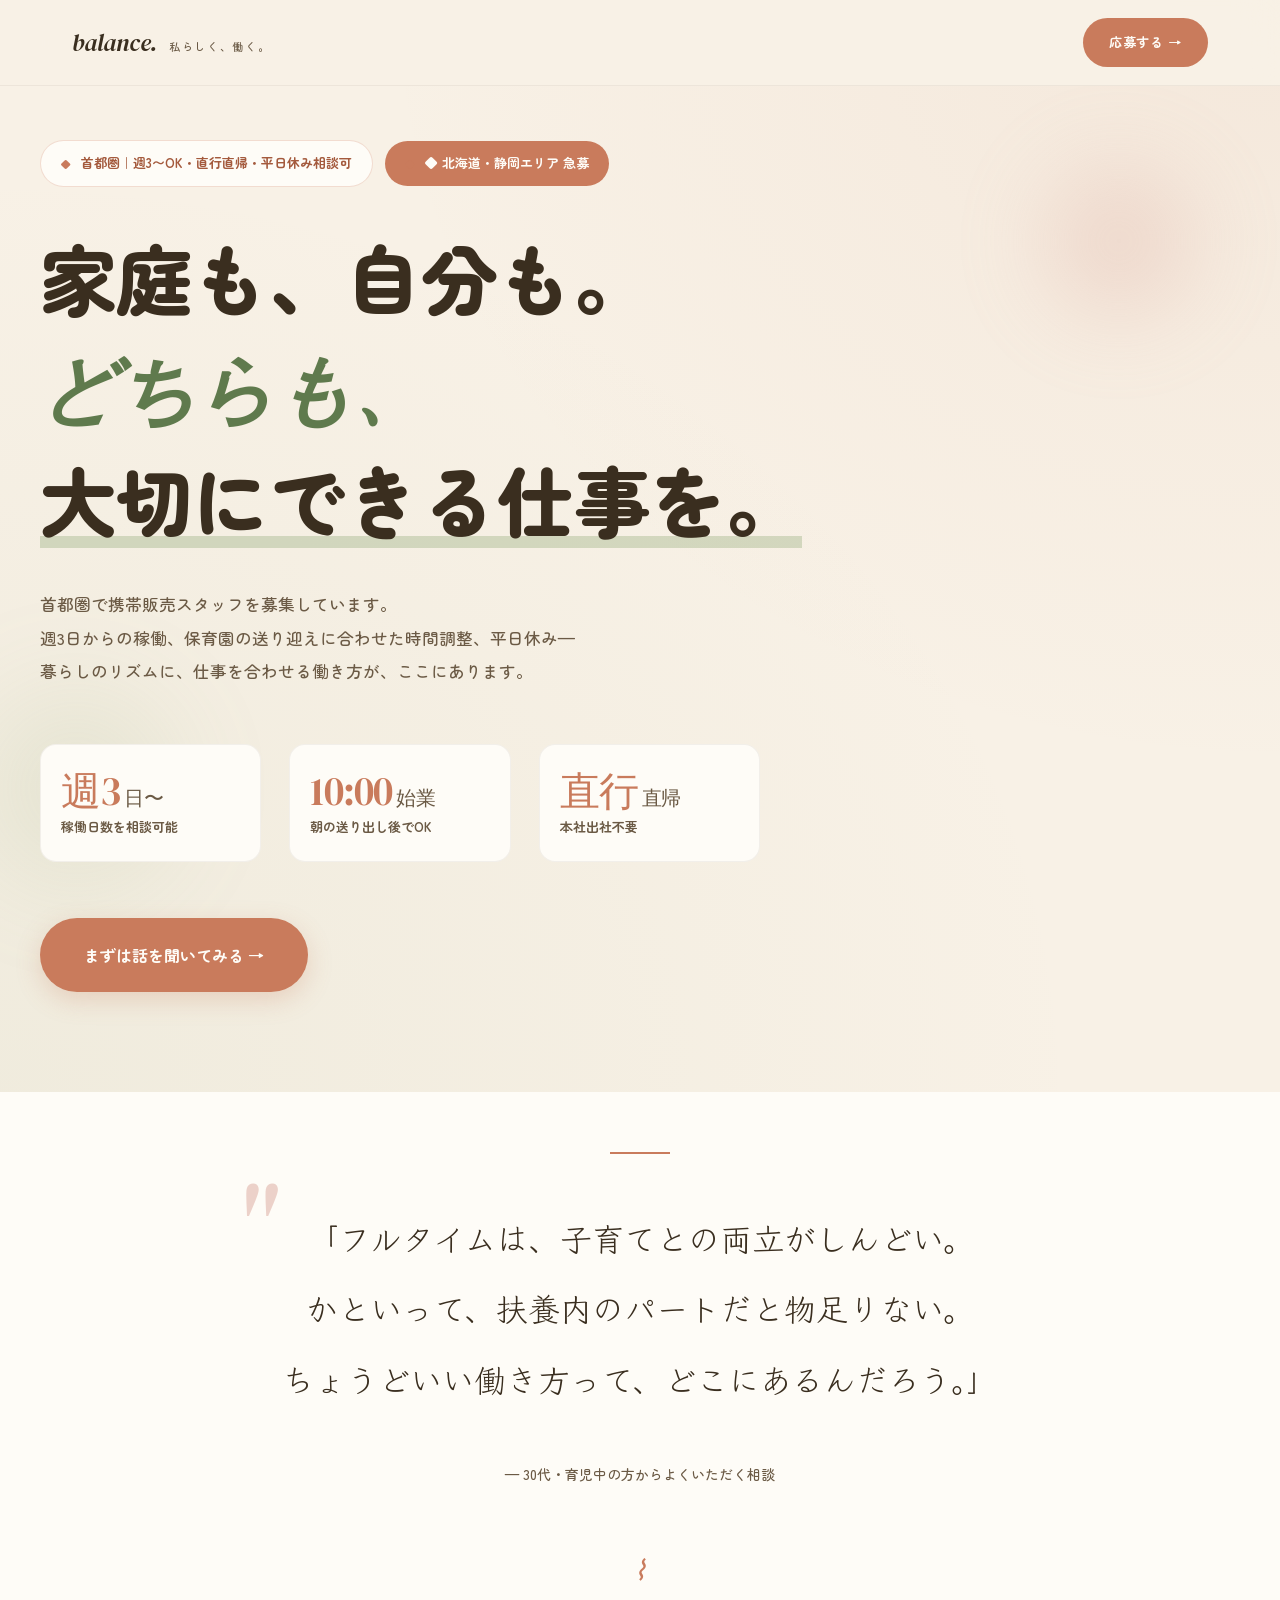
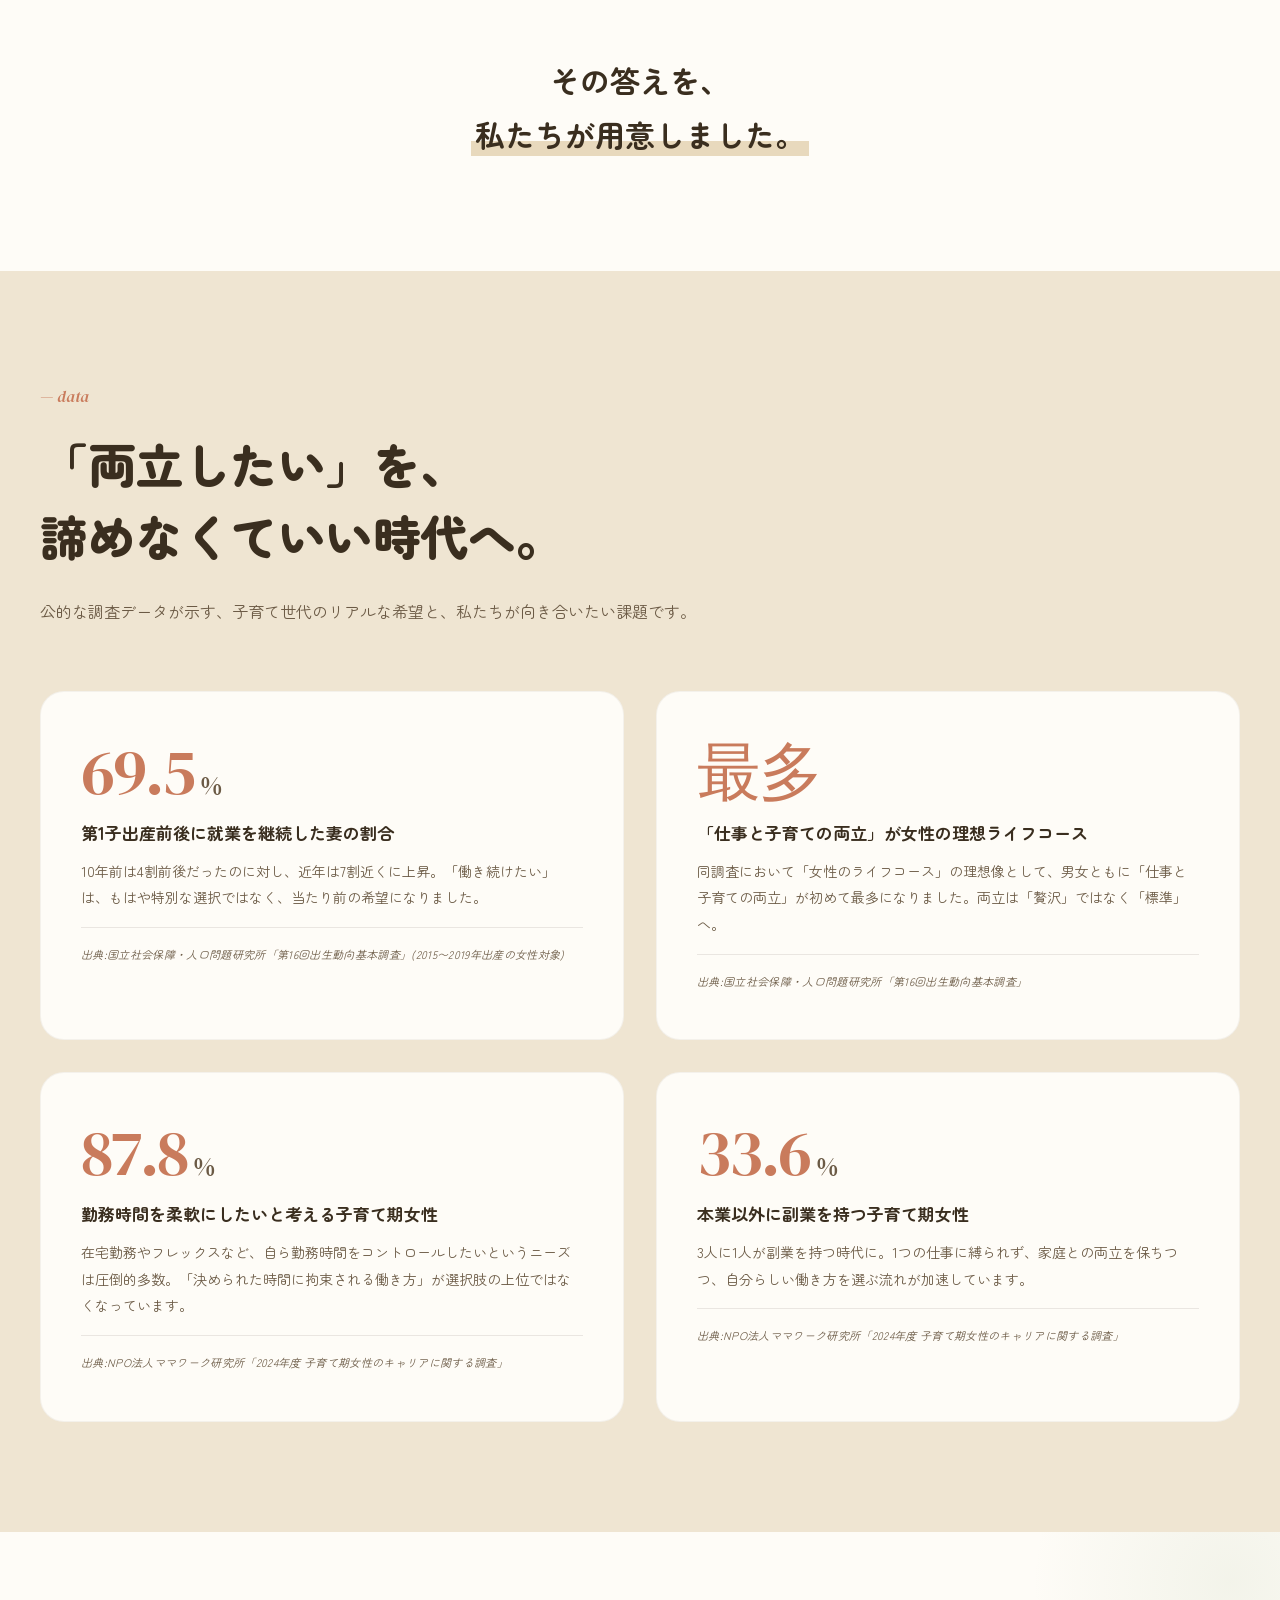
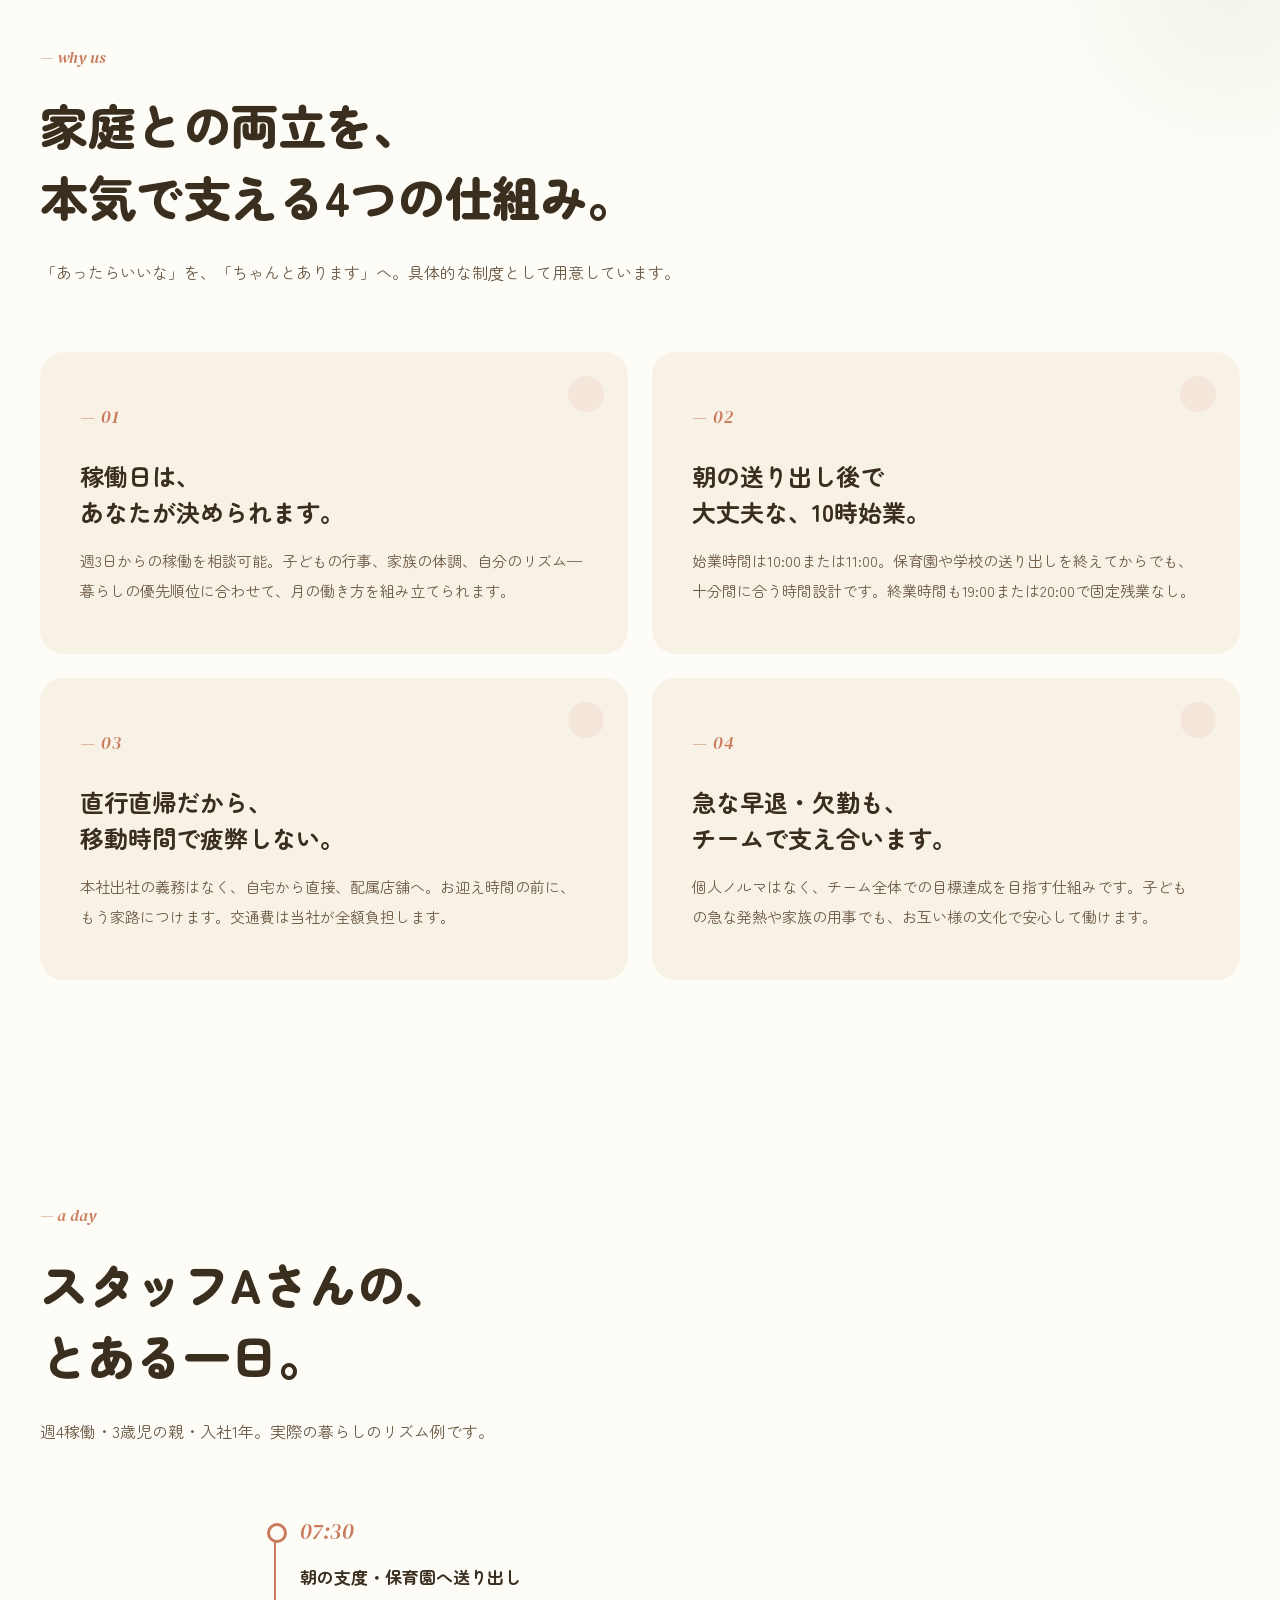
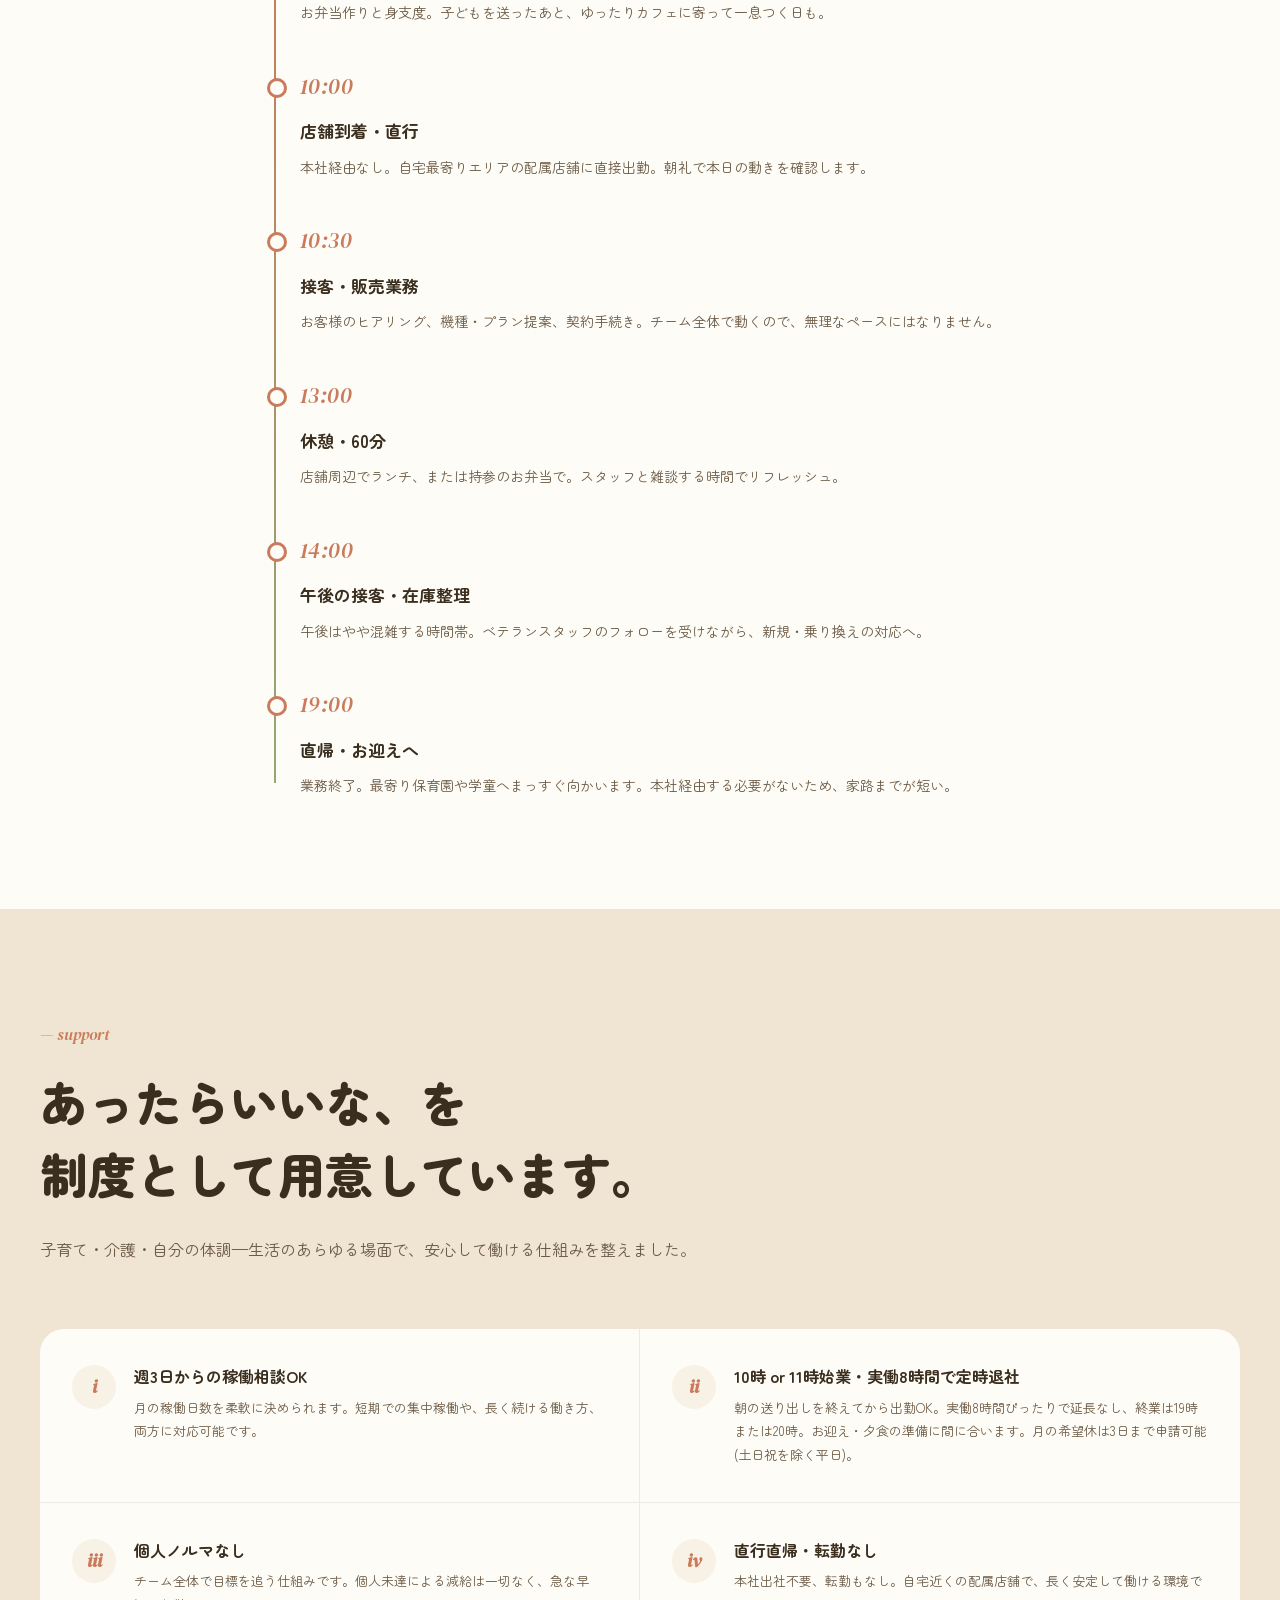
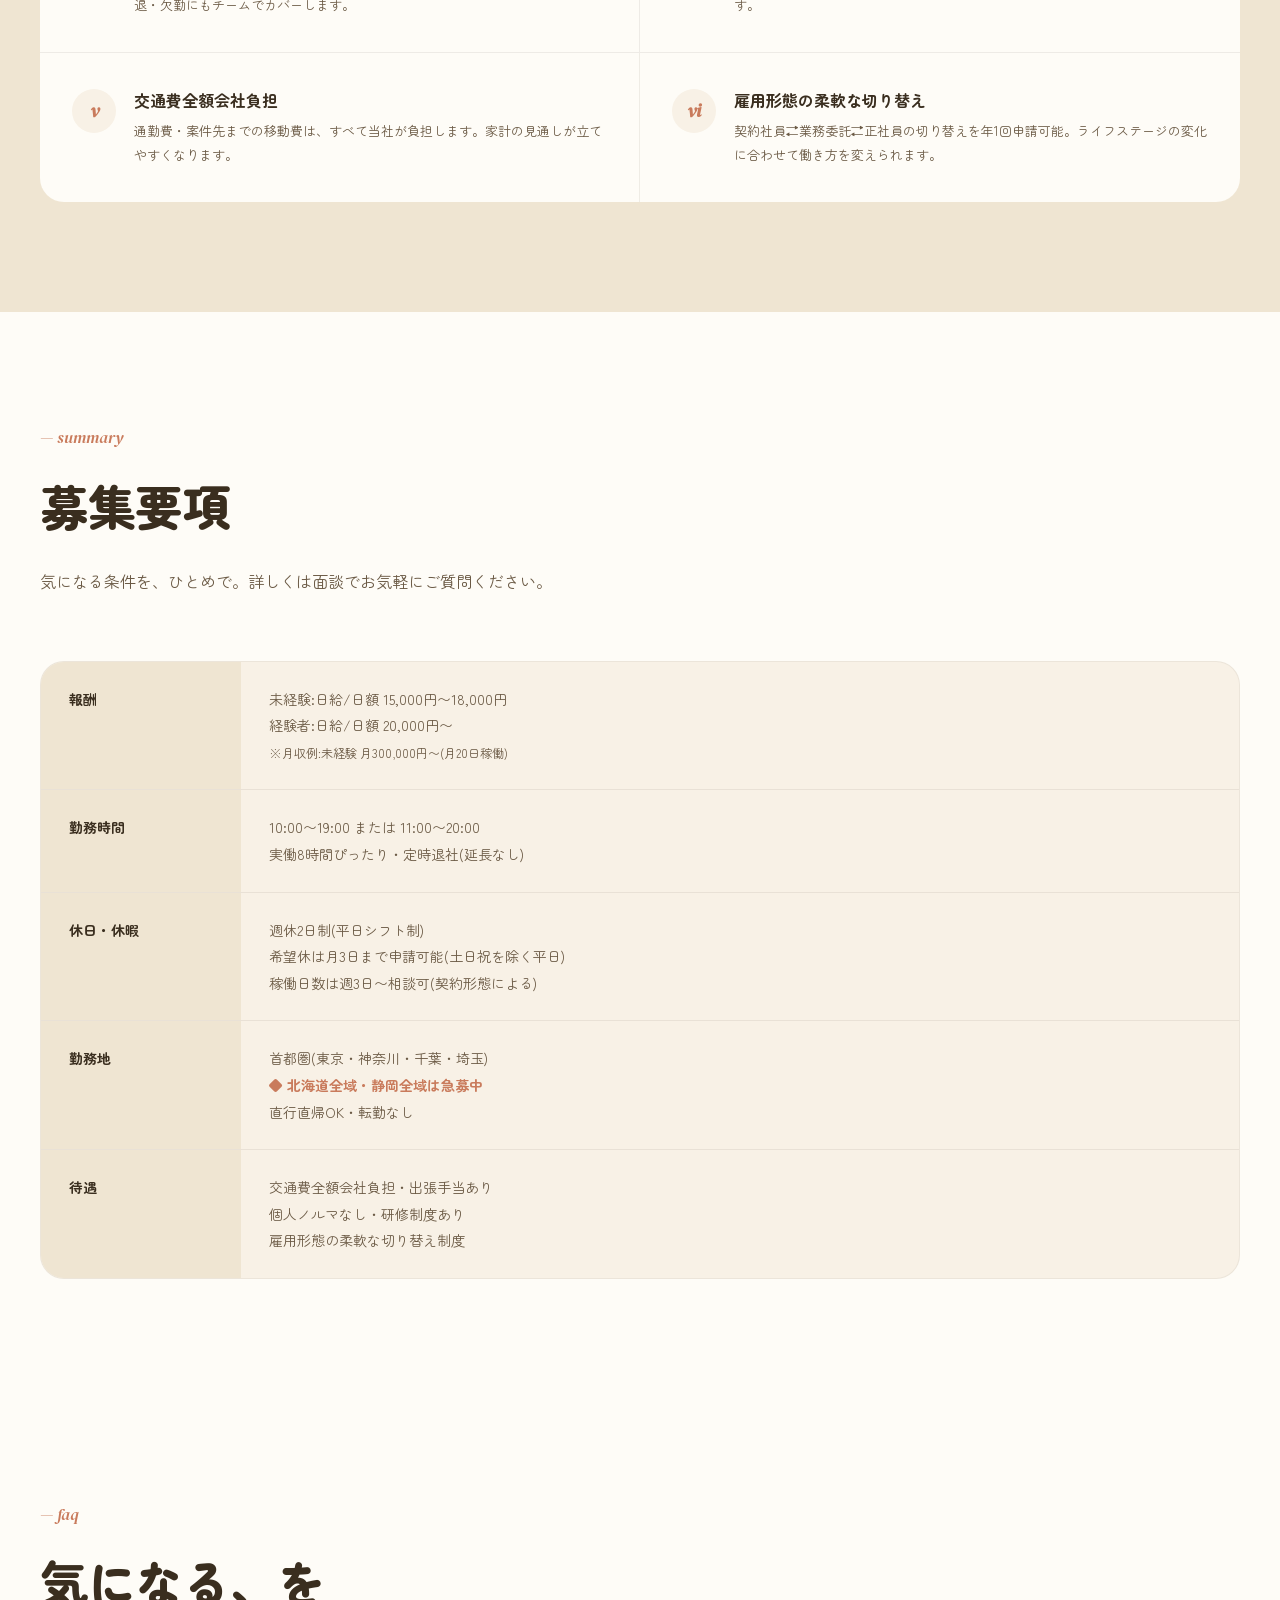
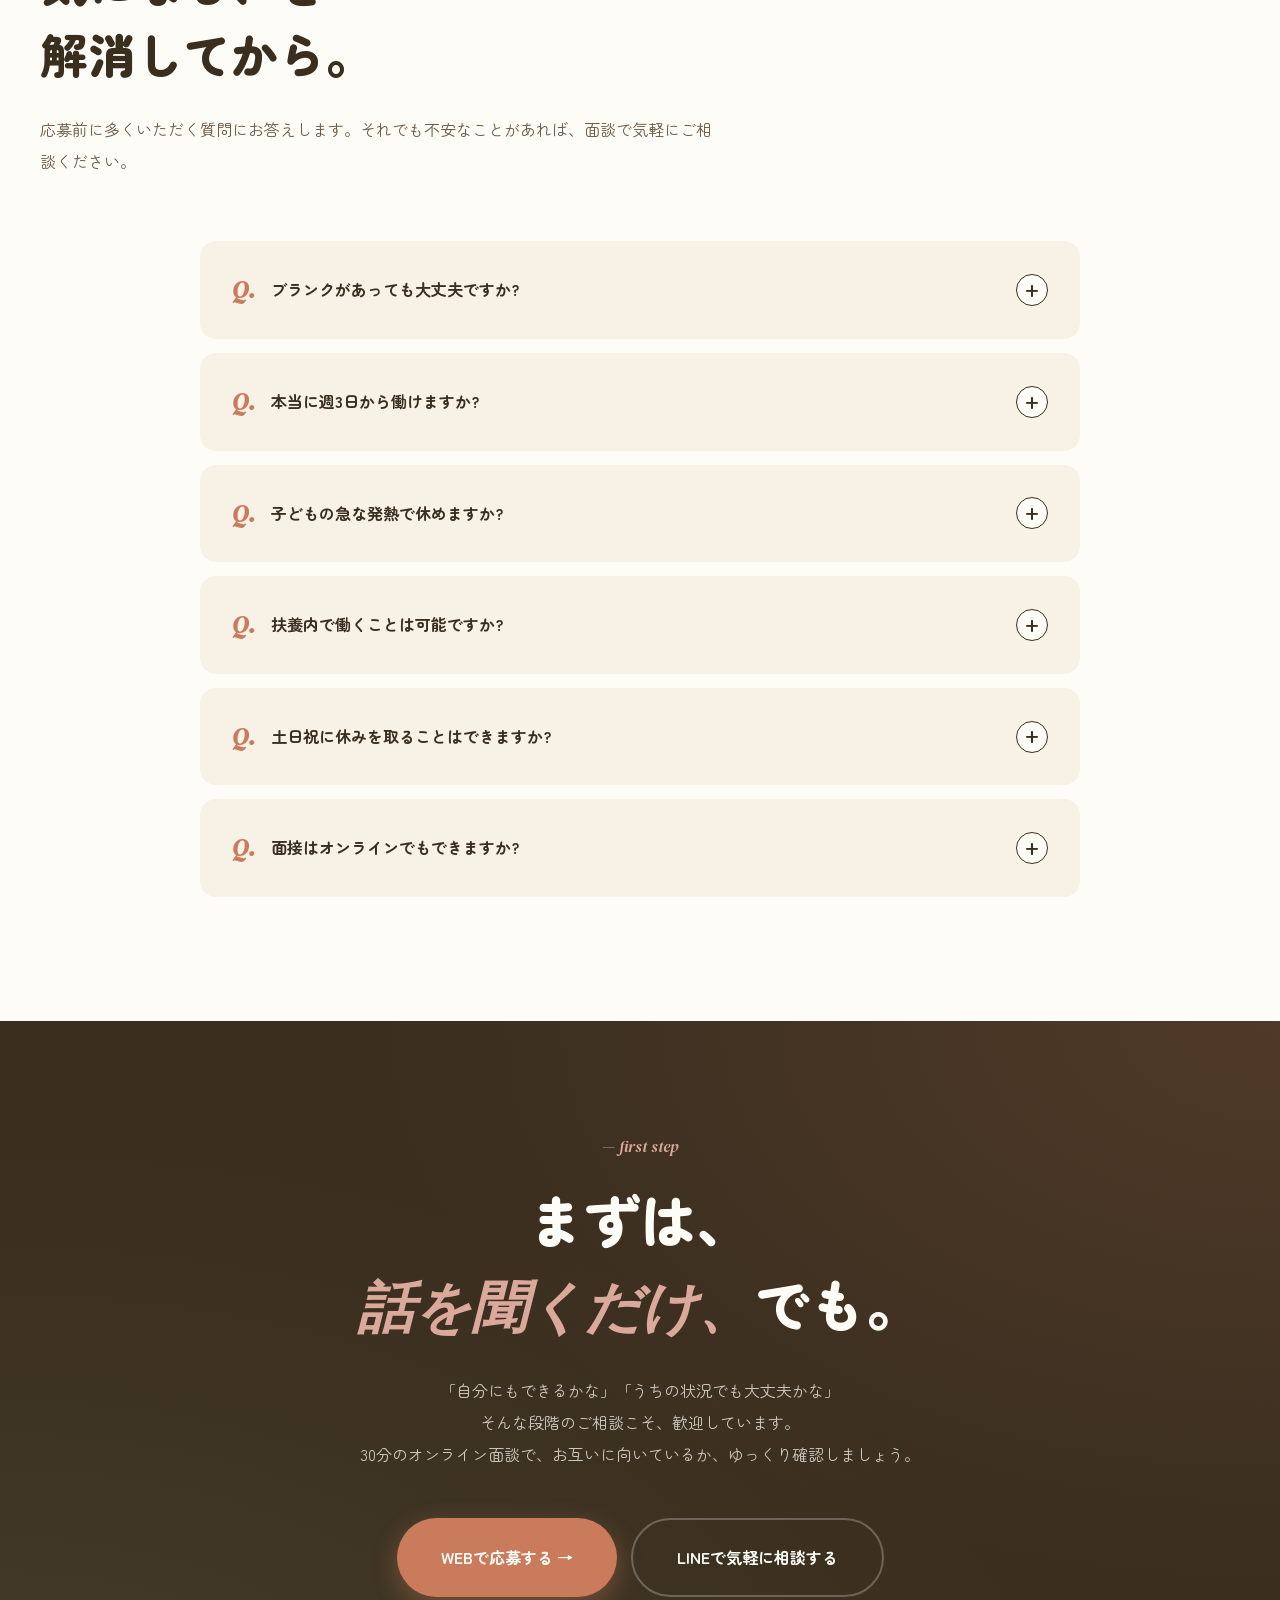
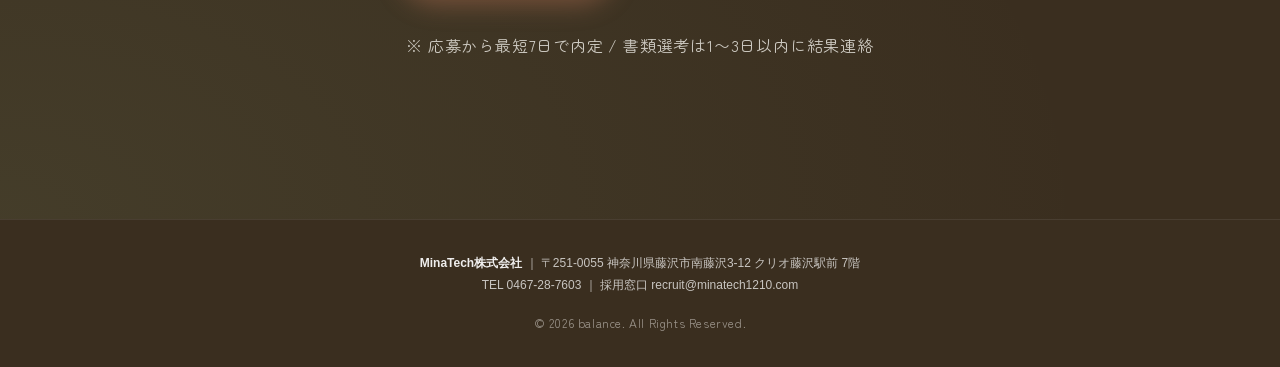
==== balance/index.html @ 33dafced "Initial deployment: hub + 5 LPs + assets + Phase 2 integrations - ハブ + 5LP（employee/partner/balance/" ====
<!DOCTYPE html>
<html lang="ja">
<head>
<meta charset="UTF-8">
<meta name="viewport" content="width=device-width, initial-scale=1.0">
<title>子育て・家庭と両立できる携帯販売スタッフ募集｜首都圏｜週3〜OK・平日休み</title>
<meta name="description" content="家庭と仕事の両立を大切にしたい方へ。週3日からの稼働、平日休み、保育園の送迎時間に合わせたシフトなど、ライフスタイルに合わせた働き方ができる携帯販売の仕事です。首都圏で募集中。">
<link rel="canonical" href="https://recruit-mobile.minatech1210.com/balance/">
<meta property="og:title" content="子育て・家庭と両立できる携帯販売スタッフ募集｜首都圏｜週3〜OK・平日休み">
<meta property="og:description" content="家庭と仕事の両立を大切にしたい方へ。週3日からの稼働、平日休み、保育園の送迎時間に合わせたシフトなど、ライフスタイルに合わせた働き方ができる携帯販売の仕事です。">
<meta property="og:type" content="website">
<meta property="og:url" content="https://recruit-mobile.minatech1210.com/balance/">
<meta property="og:image" content="https://recruit-mobile.minatech1210.com/assets/ogp/balance.png">
<meta property="og:site_name" content="MinaTech MobileRecruit">
<meta property="og:locale" content="ja_JP">
<meta name="twitter:card" content="summary_large_image">
<meta name="robots" content="index,follow">
<!-- JobPosting JSON-LD（Phase 2 で有効化済） -->
<script type="application/ld+json">
{"@context":"https://schema.org/","@type":"JobPosting","title":"携帯販売スタッフ（両立しやすい働き方）","description":"家庭と仕事の両立を大切にしたい方へ。週3日〜の稼働、平日休み、保育園の送迎に合わせたシフト調整など、ライフスタイルに合わせた働き方ができる携帯販売の仕事です。","employmentType":["CONTRACTOR","PART_TIME"],"datePosted":"2026-05-23","validThrough":"2026-11-30T23:59:59+09:00","hiringOrganization":{"@type":"Organization","name":"MinaTech株式会社","telephone":"+81-467-28-7603","address":{"@type":"PostalAddress","postalCode":"251-0055","addressCountry":"JP","addressRegion":"神奈川県","addressLocality":"藤沢市","streetAddress":"南藤沢3-12 クリオ藤沢駅前 7階"}},"jobLocation":{"@type":"Place","address":{"@type":"PostalAddress","addressCountry":"JP","addressRegion":"東京都"}},"baseSalary":{"@type":"MonetaryAmount","currency":"JPY","value":{"@type":"QuantitativeValue","minValue":15000,"maxValue":20000,"unitText":"DAY"}}}
</script>
<link rel="preconnect" href="https://fonts.googleapis.com">
<link rel="preconnect" href="https://fonts.gstatic.com" crossorigin>
<link href="https://fonts.googleapis.com/css2?family=Klee+One:wght@400;600&family=Zen+Maru+Gothic:wght@400;500;700;900&family=DM+Serif+Display:ital@0;1&display=swap" rel="stylesheet">
<style>
:root {
  --terra: #C97B5C;
  --terra-deep: #A45A3D;
  --sage: #8FA876;
  --sage-deep: #5F7A4D;
  --cream: #F8F1E6;
  --cream-deep: #EFE5D2;
  --sand: #E8D9BD;
  --ink: #3A2E1F;
  --ink-soft: #6B5A45;
  --white: #FEFCF7;
  --rose: #DBA89C;
}

* { margin: 0; padding: 0; box-sizing: border-box; }

html {
  scroll-behavior: smooth;
  overflow-x: hidden;
  width: 100%;
}

body {
  font-family: 'Zen Maru Gothic', -apple-system, sans-serif;
  color: var(--ink);
  background: var(--cream);
  line-height: 1.9;
  overflow-x: hidden;
  -webkit-font-smoothing: antialiased;
  width: 100%;
  position: relative;
}

section { overflow-x: clip; }

/* ========== HEADER ========== */
.header {
  position: fixed;
  top: 0; left: 0; right: 0;
  z-index: 100;
  background: rgba(248, 241, 230, 0.92);
  backdrop-filter: blur(20px);
  -webkit-backdrop-filter: blur(20px);
  border-bottom: 1px solid rgba(58, 46, 31, 0.06);
}
.header-inner {
  max-width: 1200px;
  margin: 0 auto;
  padding: 18px 32px;
  display: flex;
  justify-content: space-between;
  align-items: center;
}
.logo {
  font-family: 'DM Serif Display', serif;
  font-style: italic;
  font-size: 24px;
  color: var(--ink);
  letter-spacing: -0.01em;
}
.logo-jp {
  font-family: 'Zen Maru Gothic', sans-serif;
  font-size: 11px;
  font-weight: 500;
  color: var(--ink-soft);
  margin-left: 8px;
  letter-spacing: 0.15em;
}
.cta-header {
  padding: 12px 26px;
  background: var(--terra);
  color: var(--white);
  text-decoration: none;
  font-weight: 700;
  font-size: 13px;
  border-radius: 100px;
  transition: all 0.3s;
  letter-spacing: 0.05em;
}
.cta-header:hover { background: var(--terra-deep); }

/* ========== HERO ========== */
.hero {
  min-height: 95vh;
  position: relative;
  padding: 140px 32px 100px;
  overflow: hidden;
  background:
    radial-gradient(ellipse at top right, rgba(201, 123, 92, 0.08), transparent 50%),
    radial-gradient(ellipse at bottom left, rgba(143, 168, 118, 0.08), transparent 60%),
    var(--cream);
  width: 100%;
  max-width: 100vw;
}
.hero-decoration {
  position: absolute;
  top: 12%;
  right: 4%;
  width: 220px;
  height: 220px;
  border-radius: 50%;
  background: radial-gradient(circle, var(--rose) 0%, transparent 70%);
  opacity: 0.4;
  filter: blur(40px);
  pointer-events: none;
}
.hero-decoration-2 {
  position: absolute;
  bottom: 15%;
  left: -5%;
  width: 280px;
  height: 280px;
  border-radius: 50%;
  background: radial-gradient(circle, var(--sage) 0%, transparent 70%);
  opacity: 0.2;
  filter: blur(50px);
  pointer-events: none;
}
.hero-inner {
  max-width: 1200px;
  margin: 0 auto;
  position: relative;
  z-index: 2;
}
.hero-tag {
  display: inline-flex;
  align-items: center;
  gap: 10px;
  padding: 10px 20px;
  background: var(--white);
  border: 1px solid rgba(201, 123, 92, 0.25);
  border-radius: 100px;
  font-size: 13px;
  font-weight: 700;
  color: var(--terra-deep);
  margin-bottom: 36px;
  animation: fadeUp 0.8s 0.2s both;
}
.hero-tag::before {
  content: '◆';
  color: var(--terra);
  font-size: 10px;
}
.hero h1 {
  font-family: 'Zen Maru Gothic', sans-serif;
  font-weight: 900;
  font-size: clamp(36px, 6vw, 80px);
  line-height: 1.4;
  letter-spacing: -0.01em;
  color: var(--ink);
  margin-bottom: 36px;
  animation: fadeUp 0.8s 0.4s both;
}
.hero h1 .accent {
  color: var(--terra);
  position: relative;
}
.hero h1 .underline-wave {
  position: relative;
  display: inline-block;
}
.hero h1 .underline-wave::after {
  content: '';
  position: absolute;
  left: 0; right: 0;
  bottom: 4px;
  height: 12px;
  background: rgba(143, 168, 118, 0.35);
  z-index: -1;
}
.hero-script {
  font-family: 'DM Serif Display', serif;
  font-style: italic;
  color: var(--sage-deep);
}
.hero-sub {
  font-size: clamp(15px, 1.3vw, 18px);
  color: var(--ink-soft);
  max-width: 600px;
  margin-bottom: 56px;
  font-weight: 500;
  line-height: 2;
  animation: fadeUp 0.8s 0.6s both;
}
.hero-stats {
  display: grid;
  grid-template-columns: repeat(3, 1fr);
  gap: 28px;
  max-width: 720px;
  margin-bottom: 56px;
  animation: fadeUp 0.8s 0.8s both;
}
.stat {
  background: var(--white);
  padding: 24px 20px;
  border-radius: 16px;
  border: 1px solid rgba(58, 46, 31, 0.06);
}
.stat-num {
  font-family: 'DM Serif Display', serif;
  font-size: clamp(28px, 3.2vw, 40px);
  color: var(--terra);
  line-height: 1.1;
  letter-spacing: -0.02em;
  margin-bottom: 4px;
}
.stat-num .unit { font-size: 0.5em; color: var(--ink-soft); margin-left: 4px; }
.stat-label {
  font-size: 13px;
  color: var(--ink-soft);
  font-weight: 600;
  line-height: 1.5;
}
.hero-cta-group {
  display: flex;
  gap: 14px;
  flex-wrap: wrap;
  animation: fadeUp 0.8s 1s both;
}
.btn-primary {
  padding: 22px 44px;
  background: var(--terra);
  color: var(--white);
  text-decoration: none;
  font-weight: 700;
  font-size: 16px;
  border-radius: 100px;
  transition: all 0.3s;
  display: inline-flex;
  align-items: center;
  gap: 10px;
  box-shadow: 0 8px 24px rgba(201, 123, 92, 0.25);
}
.btn-primary:hover { background: var(--terra-deep); transform: translateY(-2px); box-shadow: 0 12px 32px rgba(201, 123, 92, 0.35); }
.btn-secondary {
  padding: 22px 44px;
  background: transparent;
  color: var(--ink);
  text-decoration: none;
  font-weight: 700;
  font-size: 16px;
  border: 2px solid var(--ink);
  border-radius: 100px;
  transition: all 0.3s;
  display: inline-flex;
  align-items: center;
  gap: 10px;
}
.btn-secondary:hover { background: var(--ink); color: var(--white); }

/* ========== SECTION COMMON ========== */
section { padding: 110px 32px; position: relative; }
.section-inner { max-width: 1200px; margin: 0 auto; }
.section-label {
  font-family: 'DM Serif Display', serif;
  font-style: italic;
  font-size: 16px;
  color: var(--terra);
  margin-bottom: 16px;
  display: block;
}
.section-label::before { content: '— '; }
.section-title {
  font-family: 'Zen Maru Gothic', sans-serif;
  font-weight: 900;
  font-size: clamp(28px, 4vw, 48px);
  line-height: 1.5;
  color: var(--ink);
  margin-bottom: 24px;
  letter-spacing: -0.01em;
}
.section-sub {
  font-size: 16px;
  color: var(--ink-soft);
  margin-bottom: 64px;
  max-width: 680px;
  line-height: 2;
}

/* ========== STORY SECTION (悩み起点) ========== */
.story {
  background: var(--white);
  position: relative;
}
.story::before {
  content: '';
  position: absolute;
  top: 60px;
  left: 50%;
  transform: translateX(-50%);
  width: 60px;
  height: 2px;
  background: var(--terra);
}
.story-inner {
  max-width: 800px;
  margin: 0 auto;
  text-align: center;
}
.story-quote {
  font-family: 'Klee One', serif;
  font-size: clamp(22px, 2.6vw, 32px);
  line-height: 2.2;
  color: var(--ink);
  margin-bottom: 48px;
  position: relative;
  padding: 0 20px;
}
.story-quote::before {
  content: '"';
  font-family: 'DM Serif Display', serif;
  font-style: italic;
  font-size: 100px;
  color: var(--rose);
  position: absolute;
  top: -30px;
  left: -10px;
  opacity: 0.5;
  line-height: 1;
}
.story-attribution {
  font-size: 14px;
  color: var(--ink-soft);
  font-weight: 500;
}
.story-divider {
  margin: 56px auto;
  text-align: center;
  font-family: 'DM Serif Display', serif;
  font-style: italic;
  font-size: 28px;
  color: var(--terra);
}
.story-answer {
  font-size: clamp(20px, 2.4vw, 30px);
  font-weight: 700;
  line-height: 1.8;
  color: var(--ink);
}
.story-answer .highlight {
  background: linear-gradient(transparent 65%, var(--sand) 65%);
  padding: 0 4px;
}

/* ========== STATS SECTION (統計データ) ========== */
.stats-section { background: var(--cream-deep); }
.stats-grid {
  display: grid;
  grid-template-columns: repeat(2, 1fr);
  gap: 32px;
}
.stat-card {
  background: var(--white);
  padding: 48px 40px;
  border-radius: 24px;
  border: 1px solid rgba(58, 46, 31, 0.05);
  transition: all 0.3s;
}
.stat-card:hover { transform: translateY(-4px); box-shadow: 0 20px 40px rgba(58, 46, 31, 0.06); }
.stat-card-num {
  font-family: 'DM Serif Display', serif;
  font-size: clamp(40px, 5vw, 64px);
  color: var(--terra);
  line-height: 1;
  margin-bottom: 16px;
  letter-spacing: -0.03em;
}
.stat-card-num .unit { font-size: 0.4em; color: var(--ink-soft); margin-left: 6px; }
.stat-card-label {
  font-size: 17px;
  font-weight: 700;
  color: var(--ink);
  margin-bottom: 12px;
  line-height: 1.5;
}
.stat-card-desc {
  font-size: 14px;
  color: var(--ink-soft);
  line-height: 1.9;
  margin-bottom: 16px;
}
.stat-card-source {
  font-size: 11px;
  color: var(--ink-soft);
  font-style: italic;
  padding-top: 16px;
  border-top: 1px solid rgba(58, 46, 31, 0.1);
  letter-spacing: 0.03em;
}

/* ========== WHY SECTION ========== */
.why {
  background: var(--white);
  position: relative;
  overflow: hidden;
}
.why::before {
  content: '';
  position: absolute;
  top: -150px;
  right: -150px;
  width: 400px;
  height: 400px;
  border-radius: 50%;
  background: radial-gradient(circle, rgba(143, 168, 118, 0.1) 0%, transparent 70%);
}
.why-grid {
  display: grid;
  grid-template-columns: repeat(2, 1fr);
  gap: 24px;
  margin-top: 64px;
}
.why-item {
  background: var(--cream);
  padding: 48px 40px;
  border-radius: 24px;
  position: relative;
  overflow: hidden;
  transition: all 0.4s;
}
.why-item:hover { transform: translateY(-6px); }
.why-item::before {
  content: '';
  position: absolute;
  top: 24px;
  right: 24px;
  width: 36px;
  height: 36px;
  border-radius: 50%;
  background: var(--rose);
  opacity: 0.15;
}
.why-num {
  font-family: 'DM Serif Display', serif;
  font-style: italic;
  font-size: 18px;
  color: var(--terra);
  margin-bottom: 24px;
  letter-spacing: 0.05em;
}
.why-item h3 {
  font-family: 'Zen Maru Gothic', sans-serif;
  font-size: 24px;
  font-weight: 700;
  line-height: 1.5;
  color: var(--ink);
  margin-bottom: 16px;
}
.why-item p {
  color: var(--ink-soft);
  font-size: 15px;
  line-height: 2;
}

/* ========== VOICE SECTION ========== */
.voice {
  background: linear-gradient(180deg, var(--cream-deep) 0%, var(--cream) 100%);
}
.voice-grid {
  display: grid;
  grid-template-columns: repeat(3, 1fr);
  gap: 28px;
  margin-top: 56px;
}
.voice-card {
  background: var(--white);
  padding: 36px 32px;
  border-radius: 20px;
  border: 1px solid rgba(58, 46, 31, 0.06);
  position: relative;
  transition: all 0.3s;
}
.voice-card:hover { transform: translateY(-6px); box-shadow: 0 20px 40px rgba(58, 46, 31, 0.06); }
.video-placeholder-vert {
  position: relative;
  aspect-ratio: 9 / 16;
  background: linear-gradient(135deg, var(--cream-deep) 0%, var(--sand) 100%);
  border-radius: 16px;
  margin-bottom: 24px;
  overflow: hidden;
  cursor: pointer;
  display: flex;
  align-items: center;
  justify-content: center;
  flex-direction: column;
  gap: 12px;
}
.play-btn {
  width: 64px;
  height: 64px;
  border-radius: 50%;
  background: var(--white);
  display: flex;
  align-items: center;
  justify-content: center;
  box-shadow: 0 8px 20px rgba(58, 46, 31, 0.15);
  transition: all 0.3s;
}
.video-placeholder-vert:hover .play-btn { transform: scale(1.1); }
.play-btn svg { width: 22px; height: 22px; fill: var(--terra); margin-left: 3px; }
.video-label {
  font-family: 'DM Serif Display', serif;
  font-style: italic;
  font-size: 13px;
  color: var(--ink-soft);
}
.voice-quote {
  font-family: 'Klee One', serif;
  font-size: 17px;
  line-height: 1.8;
  color: var(--ink);
  margin-bottom: 24px;
  min-height: 90px;
}
.voice-meta {
  padding-top: 20px;
  border-top: 1px solid rgba(58, 46, 31, 0.08);
}
.voice-name {
  font-size: 14px;
  font-weight: 700;
  color: var(--ink);
  margin-bottom: 4px;
}
.voice-role {
  font-size: 12px;
  color: var(--ink-soft);
  letter-spacing: 0.03em;
}

/* ========== ONE DAY SECTION ========== */
.oneday { background: var(--white); }
.timeline {
  position: relative;
  max-width: 760px;
  margin: 0 auto;
  padding-left: 40px;
}
.timeline::before {
  content: '';
  position: absolute;
  top: 16px;
  bottom: 16px;
  left: 14px;
  width: 2px;
  background: linear-gradient(180deg, var(--terra) 0%, var(--sage) 100%);
}
.timeline-item {
  position: relative;
  padding-bottom: 40px;
}
.timeline-item::before {
  content: '';
  position: absolute;
  top: 12px;
  left: -33px;
  width: 14px;
  height: 14px;
  border-radius: 50%;
  background: var(--white);
  border: 3px solid var(--terra);
}
.timeline-item:last-child { padding-bottom: 0; }
.timeline-time {
  font-family: 'DM Serif Display', serif;
  font-size: 22px;
  font-style: italic;
  color: var(--terra);
  margin-bottom: 8px;
  letter-spacing: 0.02em;
}
.timeline-title {
  font-size: 17px;
  font-weight: 700;
  color: var(--ink);
  margin-bottom: 6px;
}
.timeline-desc {
  color: var(--ink-soft);
  font-size: 14px;
  line-height: 1.9;
}

/* ========== SUPPORT SECTION (具体的サポート) ========== */
.support { background: var(--cream-deep); }
.support-grid {
  display: grid;
  grid-template-columns: repeat(2, 1fr);
  gap: 0;
  margin-top: 56px;
  border-radius: 24px;
  overflow: hidden;
  background: var(--white);
}
.support-item {
  padding: 36px 32px;
  border-bottom: 1px solid rgba(58, 46, 31, 0.08);
  display: flex;
  align-items: flex-start;
  gap: 18px;
}
.support-item:nth-child(2n+1) { border-right: 1px solid rgba(58, 46, 31, 0.08); }
.support-item:nth-last-child(-n+2) { border-bottom: none; }
.support-icon {
  width: 44px;
  height: 44px;
  border-radius: 50%;
  background: var(--cream);
  display: flex;
  align-items: center;
  justify-content: center;
  flex-shrink: 0;
  font-size: 18px;
  font-family: 'DM Serif Display', serif;
  font-style: italic;
  color: var(--terra);
  font-weight: 600;
}
.support-content h4 {
  font-size: 16px;
  font-weight: 700;
  color: var(--ink);
  margin-bottom: 8px;
  line-height: 1.4;
}
.support-content p {
  font-size: 13px;
  color: var(--ink-soft);
  line-height: 1.8;
}

/* ========== FAQ SECTION ========== */
.faq { background: var(--white); }
.faq-list { max-width: 880px; margin: 56px auto 0; }
.faq-item {
  background: var(--cream);
  border-radius: 16px;
  margin-bottom: 14px;
  overflow: hidden;
  transition: all 0.3s;
}
.faq-item:hover { background: var(--cream-deep); }
.faq-q {
  padding: 26px 32px;
  font-weight: 700;
  font-size: 16px;
  color: var(--ink);
  cursor: pointer;
  display: flex;
  justify-content: space-between;
  align-items: center;
  gap: 16px;
}
.faq-q::before {
  content: 'Q.';
  font-family: 'DM Serif Display', serif;
  font-style: italic;
  font-weight: 700;
  color: var(--terra);
  font-size: 24px;
  flex-shrink: 0;
}
.faq-q-text { flex: 1; line-height: 1.6; }
.faq-toggle {
  width: 32px;
  height: 32px;
  border: 1.5px solid var(--ink);
  border-radius: 50%;
  display: flex;
  align-items: center;
  justify-content: center;
  font-size: 18px;
  transition: all 0.3s;
  flex-shrink: 0;
  background: var(--white);
}
.faq-item.open .faq-toggle { background: var(--terra); color: var(--white); border-color: var(--terra); transform: rotate(45deg); }
.faq-a {
  max-height: 0;
  overflow: hidden;
  transition: max-height 0.4s ease, padding 0.4s ease;
  padding: 0 32px;
}
.faq-item.open .faq-a { max-height: 500px; padding: 0 32px 26px; }
.faq-a-inner {
  padding-left: 36px;
  color: var(--ink-soft);
  line-height: 2;
  font-size: 14px;
  border-left: 2px solid var(--rose);
}

/* ========== APPLY SECTION ========== */
.apply {
  background:
    radial-gradient(ellipse at top right, rgba(201, 123, 92, 0.15), transparent 50%),
    radial-gradient(ellipse at bottom left, rgba(143, 168, 118, 0.12), transparent 60%),
    var(--ink);
  color: var(--white);
  text-align: center;
  position: relative;
  overflow: hidden;
}
.apply-inner { position: relative; z-index: 2; }
.apply h2 {
  font-family: 'Zen Maru Gothic', sans-serif;
  font-size: clamp(28px, 4.5vw, 56px);
  font-weight: 900;
  line-height: 1.5;
  margin-bottom: 24px;
}
.apply h2 .accent {
  font-family: 'DM Serif Display', serif;
  font-style: italic;
  color: var(--rose);
}
.apply p {
  color: rgba(254, 252, 247, 0.75);
  font-size: 16px;
  margin-bottom: 48px;
  max-width: 600px;
  margin-left: auto;
  margin-right: auto;
  line-height: 2;
}
.apply-btns {
  display: flex;
  gap: 14px;
  justify-content: center;
  flex-wrap: wrap;
  margin-bottom: 32px;
}
.btn-apply-main {
  padding: 22px 44px;
  background: var(--terra);
  color: var(--white);
  text-decoration: none;
  font-weight: 700;
  font-size: 16px;
  border-radius: 100px;
  transition: all 0.3s;
  display: inline-flex;
  align-items: center;
  gap: 10px;
  box-shadow: 0 8px 24px rgba(201, 123, 92, 0.4);
}
.btn-apply-main:hover { background: var(--terra-deep); transform: translateY(-2px); }
.btn-apply-sub {
  padding: 22px 44px;
  background: transparent;
  color: var(--white);
  text-decoration: none;
  font-weight: 700;
  font-size: 16px;
  border: 2px solid rgba(255, 255, 255, 0.25);
  border-radius: 100px;
  transition: all 0.3s;
  display: inline-flex;
  align-items: center;
  gap: 10px;
}
.btn-apply-sub:hover { border-color: var(--white); background: rgba(255, 255, 255, 0.05); }
.apply-note {
  font-size: 13px;
  color: rgba(255, 255, 255, 0.5);
  letter-spacing: 0.05em;
}

/* ========== FOOTER ========== */
footer {
  background: var(--ink);
  color: rgba(254, 252, 247, 0.5);
  padding: 32px;
  text-align: center;
  font-size: 12px;
  letter-spacing: 0.05em;
  border-top: 1px solid rgba(255, 255, 255, 0.08);
}

@keyframes fadeUp {
  from { opacity: 0; transform: translateY(24px); }
  to { opacity: 1; transform: translateY(0); }
}

/* ========== RESPONSIVE ========== */
@media (max-width: 900px) {
  .header-inner { padding: 14px 18px; }
  .hero { padding: 110px 18px 70px; }
  section { padding: 70px 18px; }
  .hero-stats { grid-template-columns: 1fr; gap: 14px; }
  .stats-grid { grid-template-columns: 1fr; }
  .why-grid { grid-template-columns: 1fr; }
  .voice-grid { grid-template-columns: 1fr; }
  .support-grid { grid-template-columns: 1fr; }
  .support-item { border-right: none !important; border-bottom: 1px solid rgba(58, 46, 31, 0.08) !important; }
  .support-item:last-child { border-bottom: none !important; }
  .apply-btns { flex-direction: column; align-items: stretch; padding: 0 16px; }
  .btn-apply-main, .btn-apply-sub { justify-content: center; padding: 20px 32px; }
  .timeline { padding-left: 32px; }
  .faq-q { padding: 22px 24px; font-size: 14px; gap: 12px; }
  .faq-item.open .faq-a { padding: 0 24px 24px; }
  .faq-a-inner { padding-left: 18px; }
  .stat-card { padding: 36px 28px; }
  .why-item { padding: 36px 28px; }
  .hero-decoration { width: 140px; height: 140px; }
  .hero-decoration-2 { width: 180px; height: 180px; }
}
</style>
</head>
<body data-lp="balance">

<header class="header">
  <div class="header-inner">
    <div>
      <span class="logo">balance.</span>
      <span class="logo-jp">私らしく、働く。</span>
    </div>
    <a href="#apply" class="cta-header">応募する →</a>
  </div>
</header>

<!-- HERO -->
<section class="hero">
  <div class="hero-decoration"></div>
  <div class="hero-decoration-2"></div>
  <div class="hero-inner">
    <div class="hero-tag">首都圏｜週3〜OK・直行直帰・平日休み相談可</div>
    <div class="hero-tag" style="background: var(--terra); color: var(--white); border: none; margin-left: 8px;">◆ 北海道・静岡エリア 急募</div>
    <h1>
      家庭も、自分も。<br>
      <span class="hero-script">どちらも、</span><br>
      <span class="underline-wave">大切にできる仕事を。</span>
    </h1>
    <p class="hero-sub">
      首都圏で携帯販売スタッフを募集しています。<br>
      週3日からの稼働、保育園の送り迎えに合わせた時間調整、平日休み—<br>
      暮らしのリズムに、仕事を合わせる働き方が、ここにあります。
    </p>
    <div class="hero-stats">
      <div class="stat">
        <div class="stat-num">週3<span class="unit">日〜</span></div>
        <div class="stat-label">稼働日数を相談可能</div>
      </div>
      <div class="stat">
        <div class="stat-num">10:00<span class="unit">始業</span></div>
        <div class="stat-label">朝の送り出し後でOK</div>
      </div>
      <div class="stat">
        <div class="stat-num">直行<span class="unit">直帰</span></div>
        <div class="stat-label">本社出社不要</div>
      </div>
    </div>
    <div class="hero-cta-group">
      <a href="#apply" class="btn-primary">まずは話を聞いてみる →</a>
    </div>
  </div>
</section>

<!-- STORY (悩み起点) -->
<section class="story">
  <div class="story-inner">
    <p class="story-quote">
      「フルタイムは、子育てとの両立がしんどい。<br>
      かといって、扶養内のパートだと物足りない。<br>
      ちょうどいい働き方って、どこにあるんだろう。」
    </p>
    <p class="story-attribution">— 30代・育児中の方からよくいただく相談</p>
    <div class="story-divider">⌇</div>
    <p class="story-answer">
      その答えを、<br>
      <span class="highlight">私たちが用意しました。</span>
    </p>
  </div>
</section>

<!-- STATS (確度A の統計データ) -->
<section class="stats-section">
  <div class="section-inner">
    <span class="section-label">data</span>
    <h2 class="section-title">「両立したい」を、<br>諦めなくていい時代へ。</h2>
    <p class="section-sub">公的な調査データが示す、子育て世代のリアルな希望と、私たちが向き合いたい課題です。</p>
    <div class="stats-grid">
      <div class="stat-card">
        <div class="stat-card-num">69.5<span class="unit">%</span></div>
        <div class="stat-card-label">第1子出産前後に就業を継続した妻の割合</div>
        <p class="stat-card-desc">10年前は4割前後だったのに対し、近年は7割近くに上昇。「働き続けたい」は、もはや特別な選択ではなく、当たり前の希望になりました。</p>
        <p class="stat-card-source">出典:国立社会保障・人口問題研究所「第16回出生動向基本調査」(2015〜2019年出産の女性対象)</p>
      </div>
      <div class="stat-card">
        <div class="stat-card-num">最多</div>
        <div class="stat-card-label">「仕事と子育ての両立」が女性の理想ライフコース</div>
        <p class="stat-card-desc">同調査において「女性のライフコース」の理想像として、男女ともに「仕事と子育ての両立」が初めて最多になりました。両立は「贅沢」ではなく「標準」へ。</p>
        <p class="stat-card-source">出典:国立社会保障・人口問題研究所「第16回出生動向基本調査」</p>
      </div>
      <div class="stat-card">
        <div class="stat-card-num">87.8<span class="unit">%</span></div>
        <div class="stat-card-label">勤務時間を柔軟にしたいと考える子育て期女性</div>
        <p class="stat-card-desc">在宅勤務やフレックスなど、自ら勤務時間をコントロールしたいというニーズは圧倒的多数。「決められた時間に拘束される働き方」が選択肢の上位ではなくなっています。</p>
        <p class="stat-card-source">出典:NPO法人ママワーク研究所「2024年度 子育て期女性のキャリアに関する調査」</p>
      </div>
      <div class="stat-card">
        <div class="stat-card-num">33.6<span class="unit">%</span></div>
        <div class="stat-card-label">本業以外に副業を持つ子育て期女性</div>
        <p class="stat-card-desc">3人に1人が副業を持つ時代に。1つの仕事に縛られず、家庭との両立を保ちつつ、自分らしい働き方を選ぶ流れが加速しています。</p>
        <p class="stat-card-source">出典:NPO法人ママワーク研究所「2024年度 子育て期女性のキャリアに関する調査」</p>
      </div>
    </div>
  </div>
</section>

<!-- WHY 4つの理由 -->
<section class="why">
  <div class="section-inner">
    <span class="section-label">why us</span>
    <h2 class="section-title">家庭との両立を、<br>本気で支える4つの仕組み。</h2>
    <p class="section-sub">「あったらいいな」を、「ちゃんとあります」へ。具体的な制度として用意しています。</p>
    <div class="why-grid">
      <div class="why-item">
        <div class="why-num">— 01</div>
        <h3>稼働日は、<br>あなたが決められます。</h3>
        <p>週3日からの稼働を相談可能。子どもの行事、家族の体調、自分のリズム—暮らしの優先順位に合わせて、月の働き方を組み立てられます。</p>
      </div>
      <div class="why-item">
        <div class="why-num">— 02</div>
        <h3>朝の送り出し後で<br>大丈夫な、10時始業。</h3>
        <p>始業時間は10:00または11:00。保育園や学校の送り出しを終えてからでも、十分間に合う時間設計です。終業時間も19:00または20:00で固定残業なし。</p>
      </div>
      <div class="why-item">
        <div class="why-num">— 03</div>
        <h3>直行直帰だから、<br>移動時間で疲弊しない。</h3>
        <p>本社出社の義務はなく、自宅から直接、配属店舗へ。お迎え時間の前に、もう家路につけます。交通費は当社が全額負担します。</p>
      </div>
      <div class="why-item">
        <div class="why-num">— 04</div>
        <h3>急な早退・欠勤も、<br>チームで支え合います。</h3>
        <p>個人ノルマはなく、チーム全体での目標達成を目指す仕組みです。子どもの急な発熱や家族の用事でも、お互い様の文化で安心して働けます。</p>
      </div>
    </div>
  </div>
</section>

<!-- ONEDAY -->
<section class="oneday">
  <div class="section-inner">
    <span class="section-label">a day</span>
    <h2 class="section-title">スタッフAさんの、<br>とある一日。</h2>
    <p class="section-sub">週4稼働・3歳児の親・入社1年。実際の暮らしのリズム例です。</p>
    <div class="timeline">
      <div class="timeline-item">
        <div class="timeline-time">07:30</div>
        <div class="timeline-title">朝の支度・保育園へ送り出し</div>
        <div class="timeline-desc">お弁当作りと身支度。子どもを送ったあと、ゆったりカフェに寄って一息つく日も。</div>
      </div>
      <div class="timeline-item">
        <div class="timeline-time">10:00</div>
        <div class="timeline-title">店舗到着・直行</div>
        <div class="timeline-desc">本社経由なし。自宅最寄りエリアの配属店舗に直接出勤。朝礼で本日の動きを確認します。</div>
      </div>
      <div class="timeline-item">
        <div class="timeline-time">10:30</div>
        <div class="timeline-title">接客・販売業務</div>
        <div class="timeline-desc">お客様のヒアリング、機種・プラン提案、契約手続き。チーム全体で動くので、無理なペースにはなりません。</div>
      </div>
      <div class="timeline-item">
        <div class="timeline-time">13:00</div>
        <div class="timeline-title">休憩・60分</div>
        <div class="timeline-desc">店舗周辺でランチ、または持参のお弁当で。スタッフと雑談する時間でリフレッシュ。</div>
      </div>
      <div class="timeline-item">
        <div class="timeline-time">14:00</div>
        <div class="timeline-title">午後の接客・在庫整理</div>
        <div class="timeline-desc">午後はやや混雑する時間帯。ベテランスタッフのフォローを受けながら、新規・乗り換えの対応へ。</div>
      </div>
      <div class="timeline-item">
        <div class="timeline-time">19:00</div>
        <div class="timeline-title">直帰・お迎えへ</div>
        <div class="timeline-desc">業務終了。最寄り保育園や学童へまっすぐ向かいます。本社経由する必要がないため、家路までが短い。</div>
      </div>
    </div>
  </div>
</section>

<!-- SUPPORT -->
<section class="support">
  <div class="section-inner">
    <span class="section-label">support</span>
    <h2 class="section-title">あったらいいな、を<br>制度として用意しています。</h2>
    <p class="section-sub">子育て・介護・自分の体調—生活のあらゆる場面で、安心して働ける仕組みを整えました。</p>
    <div class="support-grid">
      <div class="support-item">
        <div class="support-icon">i</div>
        <div class="support-content">
          <h4>週3日からの稼働相談OK</h4>
          <p>月の稼働日数を柔軟に決められます。短期での集中稼働や、長く続ける働き方、両方に対応可能です。</p>
        </div>
      </div>
      <div class="support-item">
        <div class="support-icon">ii</div>
        <div class="support-content">
          <h4>10時 or 11時始業・実働8時間で定時退社</h4>
          <p>朝の送り出しを終えてから出勤OK。実働8時間ぴったりで延長なし、終業は19時または20時。お迎え・夕食の準備に間に合います。月の希望休は3日まで申請可能(土日祝を除く平日)。</p>
        </div>
      </div>
      <div class="support-item">
        <div class="support-icon">iii</div>
        <div class="support-content">
          <h4>個人ノルマなし</h4>
          <p>チーム全体で目標を追う仕組みです。個人未達による減給は一切なく、急な早退・欠勤にもチームでカバーします。</p>
        </div>
      </div>
      <div class="support-item">
        <div class="support-icon">iv</div>
        <div class="support-content">
          <h4>直行直帰・転勤なし</h4>
          <p>本社出社不要、転勤もなし。自宅近くの配属店舗で、長く安定して働ける環境です。</p>
        </div>
      </div>
      <div class="support-item">
        <div class="support-icon">v</div>
        <div class="support-content">
          <h4>交通費全額会社負担</h4>
          <p>通勤費・案件先までの移動費は、すべて当社が負担します。家計の見通しが立てやすくなります。</p>
        </div>
      </div>
      <div class="support-item">
        <div class="support-icon">vi</div>
        <div class="support-content">
          <h4>雇用形態の柔軟な切り替え</h4>
          <p>契約社員⇄業務委託⇄正社員の切り替えを年1回申請可能。ライフステージの変化に合わせて働き方を変えられます。</p>
        </div>
      </div>
    </div>
  </div>
</section>

<!-- SUMMARY 募集要項 -->
<section style="background: var(--white);">
  <div class="section-inner">
    <span class="section-label">summary</span>
    <h2 class="section-title">募集要項</h2>
    <p class="section-sub">気になる条件を、ひとめで。詳しくは面談でお気軽にご質問ください。</p>
    <div style="background: var(--cream); border-radius: 24px; overflow: hidden; border: 1px solid rgba(58,46,31,0.06);">
      <div style="display: grid; grid-template-columns: 200px 1fr; border-bottom: 1px solid rgba(58,46,31,0.08);">
        <div style="padding: 24px 28px; background: var(--cream-deep); font-weight: 700; font-size: 14px; color: var(--ink);">報酬</div>
        <div style="padding: 24px 28px; font-size: 14px; color: var(--ink-soft); line-height: 1.9;">未経験:日給/日額 15,000円〜18,000円<br>経験者:日給/日額 20,000円〜<br><span style="font-size: 12px;">※月収例:未経験 月300,000円〜(月20日稼働)</span></div>
      </div>
      <div style="display: grid; grid-template-columns: 200px 1fr; border-bottom: 1px solid rgba(58,46,31,0.08);">
        <div style="padding: 24px 28px; background: var(--cream-deep); font-weight: 700; font-size: 14px; color: var(--ink);">勤務時間</div>
        <div style="padding: 24px 28px; font-size: 14px; color: var(--ink-soft); line-height: 1.9;">10:00〜19:00 または 11:00〜20:00<br>実働8時間ぴったり・定時退社(延長なし)</div>
      </div>
      <div style="display: grid; grid-template-columns: 200px 1fr; border-bottom: 1px solid rgba(58,46,31,0.08);">
        <div style="padding: 24px 28px; background: var(--cream-deep); font-weight: 700; font-size: 14px; color: var(--ink);">休日・休暇</div>
        <div style="padding: 24px 28px; font-size: 14px; color: var(--ink-soft); line-height: 1.9;">週休2日制(平日シフト制)<br>希望休は月3日まで申請可能(土日祝を除く平日)<br>稼働日数は週3日〜相談可(契約形態による)</div>
      </div>
      <div style="display: grid; grid-template-columns: 200px 1fr; border-bottom: 1px solid rgba(58,46,31,0.08);">
        <div style="padding: 24px 28px; background: var(--cream-deep); font-weight: 700; font-size: 14px; color: var(--ink);">勤務地</div>
        <div style="padding: 24px 28px; font-size: 14px; color: var(--ink-soft); line-height: 1.9;">首都圏(東京・神奈川・千葉・埼玉)<br><span style="color: var(--terra); font-weight: 700;">◆ 北海道全域・静岡全域は急募中</span><br>直行直帰OK・転勤なし</div>
      </div>
      <div style="display: grid; grid-template-columns: 200px 1fr;">
        <div style="padding: 24px 28px; background: var(--cream-deep); font-weight: 700; font-size: 14px; color: var(--ink);">待遇</div>
        <div style="padding: 24px 28px; font-size: 14px; color: var(--ink-soft); line-height: 1.9;">交通費全額会社負担・出張手当あり<br>個人ノルマなし・研修制度あり<br>雇用形態の柔軟な切り替え制度</div>
      </div>
    </div>
  </div>
</section>

<!-- FAQ -->
<section class="faq">
  <div class="section-inner">
    <span class="section-label">faq</span>
    <h2 class="section-title">気になる、を<br>解消してから。</h2>
    <p class="section-sub">応募前に多くいただく質問にお答えします。それでも不安なことがあれば、面談で気軽にご相談ください。</p>
    <div class="faq-list">
      <div class="faq-item">
        <div class="faq-q"><span class="faq-q-text">ブランクがあっても大丈夫ですか?</span><span class="faq-toggle">+</span></div>
        <div class="faq-a"><div class="faq-a-inner">はい、ブランクがある方も歓迎しています。商品知識・接客フロー・実機操作まで、研修期間を通じて段階的に学べる仕組みです。OJT担当が必ず付くので、初日から放置されることはありません。</div></div>
      </div>
      <div class="faq-item">
        <div class="faq-q"><span class="faq-q-text">本当に週3日から働けますか?</span><span class="faq-toggle">+</span></div>
        <div class="faq-a"><div class="faq-a-inner">業務委託契約であれば、週3日からの稼働を相談可能です。契約社員の場合は週4〜5日が基本ですが、短時間勤務は応相談です。面接時にライフスタイルを伺った上で、無理のない働き方を一緒に決めます。</div></div>
      </div>
      <div class="faq-item">
        <div class="faq-q"><span class="faq-q-text">子どもの急な発熱で休めますか?</span><span class="faq-toggle">+</span></div>
        <div class="faq-a"><div class="faq-a-inner">はい、当然対応できます。チーム全体でシフトを組んでいるため、急な早退・欠勤もお互いさまでカバーします。同じ立場のスタッフが多く在籍しており、子育て世代の事情への理解が深い職場です。</div></div>
      </div>
      <div class="faq-item">
        <div class="faq-q"><span class="faq-q-text">扶養内で働くことは可能ですか?</span><span class="faq-toggle">+</span></div>
        <div class="faq-a"><div class="faq-a-inner">業務委託契約の場合、稼働日数を調整することで扶養内に収まる働き方も可能です。ただし社会保険や税金の取り扱いは個人の状況により異なるため、契約前に税理士の無料相談会で個別シミュレーションをご案内しています。</div></div>
      </div>
      <div class="faq-item">
        <div class="faq-q"><span class="faq-q-text">土日祝に休みを取ることはできますか?</span><span class="faq-toggle">+</span></div>
        <div class="faq-a"><div class="faq-a-inner">配属店舗にもよりますが、平日中心の勤務はご相談可能です。「平日休み・土日稼働」が基本となりますが、月数回の土日休みは案件によって調整できます。家族の予定に合わせたシフト相談も歓迎です。</div></div>
      </div>
      <div class="faq-item">
        <div class="faq-q"><span class="faq-q-text">面接はオンラインでもできますか?</span><span class="faq-toggle">+</span></div>
        <div class="faq-a"><div class="faq-a-inner">はい、オンライン面談に対応しています。お子さまの預け先がない方、移動時間を確保しにくい方も、ご自宅から30分ほどでお話できます。日程は平日昼間・夜間どちらも調整可能です。</div></div>
      </div>
    </div>
  </div>
</section>

<!-- APPLY -->
<section class="apply" id="apply">
  <div class="apply-inner section-inner">
    <span class="section-label" style="color: var(--rose);">first step</span>
    <h2>
      まずは、<br>
      <span class="accent">話を聞くだけ、</span>でも。
    </h2>
    <p>
      「自分にもできるかな」「うちの状況でも大丈夫かな」<br>
      そんな段階のご相談こそ、歓迎しています。<br>
      30分のオンライン面談で、お互いに向いているか、ゆっくり確認しましょう。
    </p>
    <div class="apply-btns">
      <a href="#" class="btn-apply-main" data-action="apply">WEBで応募する →</a>
      <a href="#" class="btn-apply-sub" data-action="line">LINEで気軽に相談する</a>
    </div>
    <p class="apply-note">※ 応募から最短7日で内定 / 書類選考は1〜3日以内に結果連絡</p>
  </div>
</section>

<footer>
  <div style="margin-bottom: 16px; font-size: 12px; line-height: 1.85; color: rgba(255,255,255,0.72); font-family: 'Noto Sans JP', -apple-system, BlinkMacSystemFont, 'Hiragino Sans', sans-serif; letter-spacing: normal;">
    <strong style="font-weight: 700; color: rgba(255,255,255,0.92);">MinaTech株式会社</strong> ｜ 〒251-0055 神奈川県藤沢市南藤沢3-12 クリオ藤沢駅前 7階<br>
    TEL <a href="tel:0467287603" style="color: inherit; text-decoration: none;">0467-28-7603</a> ｜ 採用窓口 <a href="mailto:recruit@minatech1210.com" style="color: inherit; text-decoration: none;">recruit@minatech1210.com</a>
  </div>
  © 2026 balance. All Rights Reserved.
</footer>

<script defer src="/assets/config.js"></script>
<script defer src="/assets/recruit-common.js"></script>

</body>
</html>
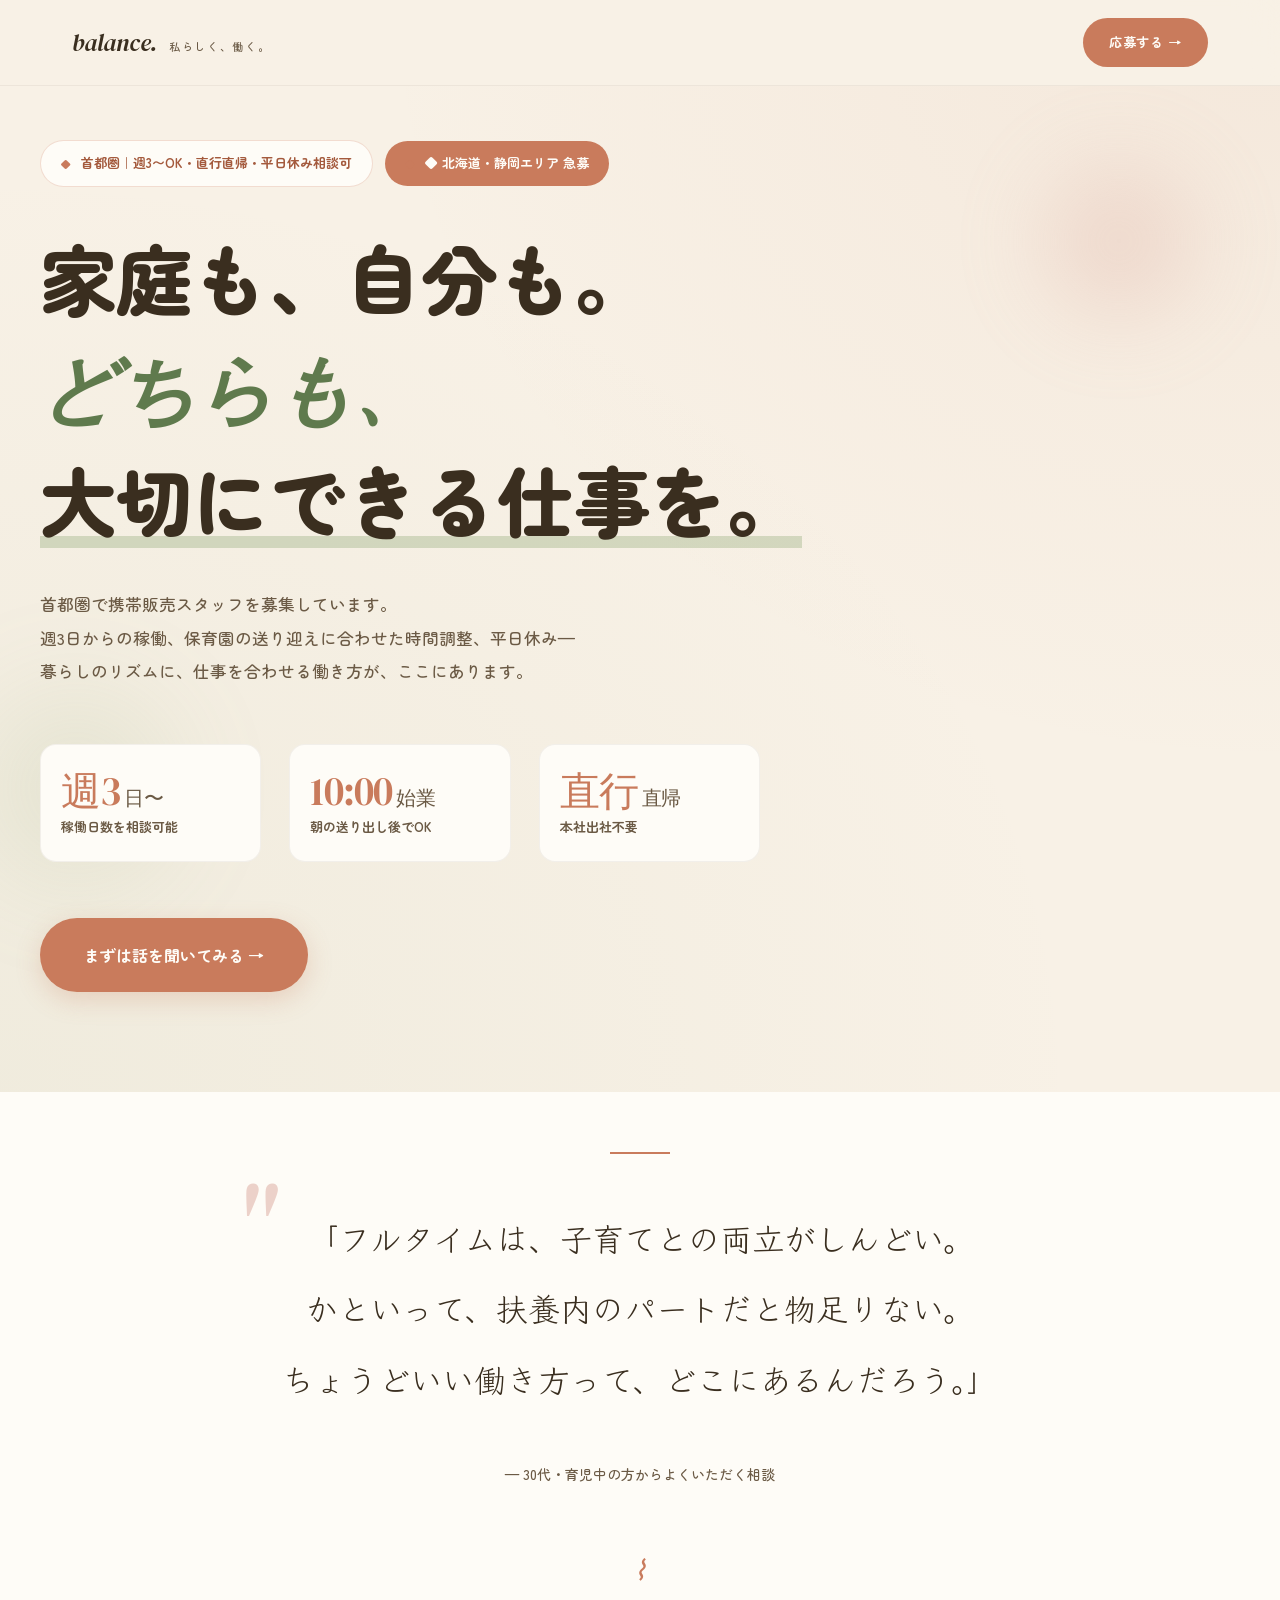
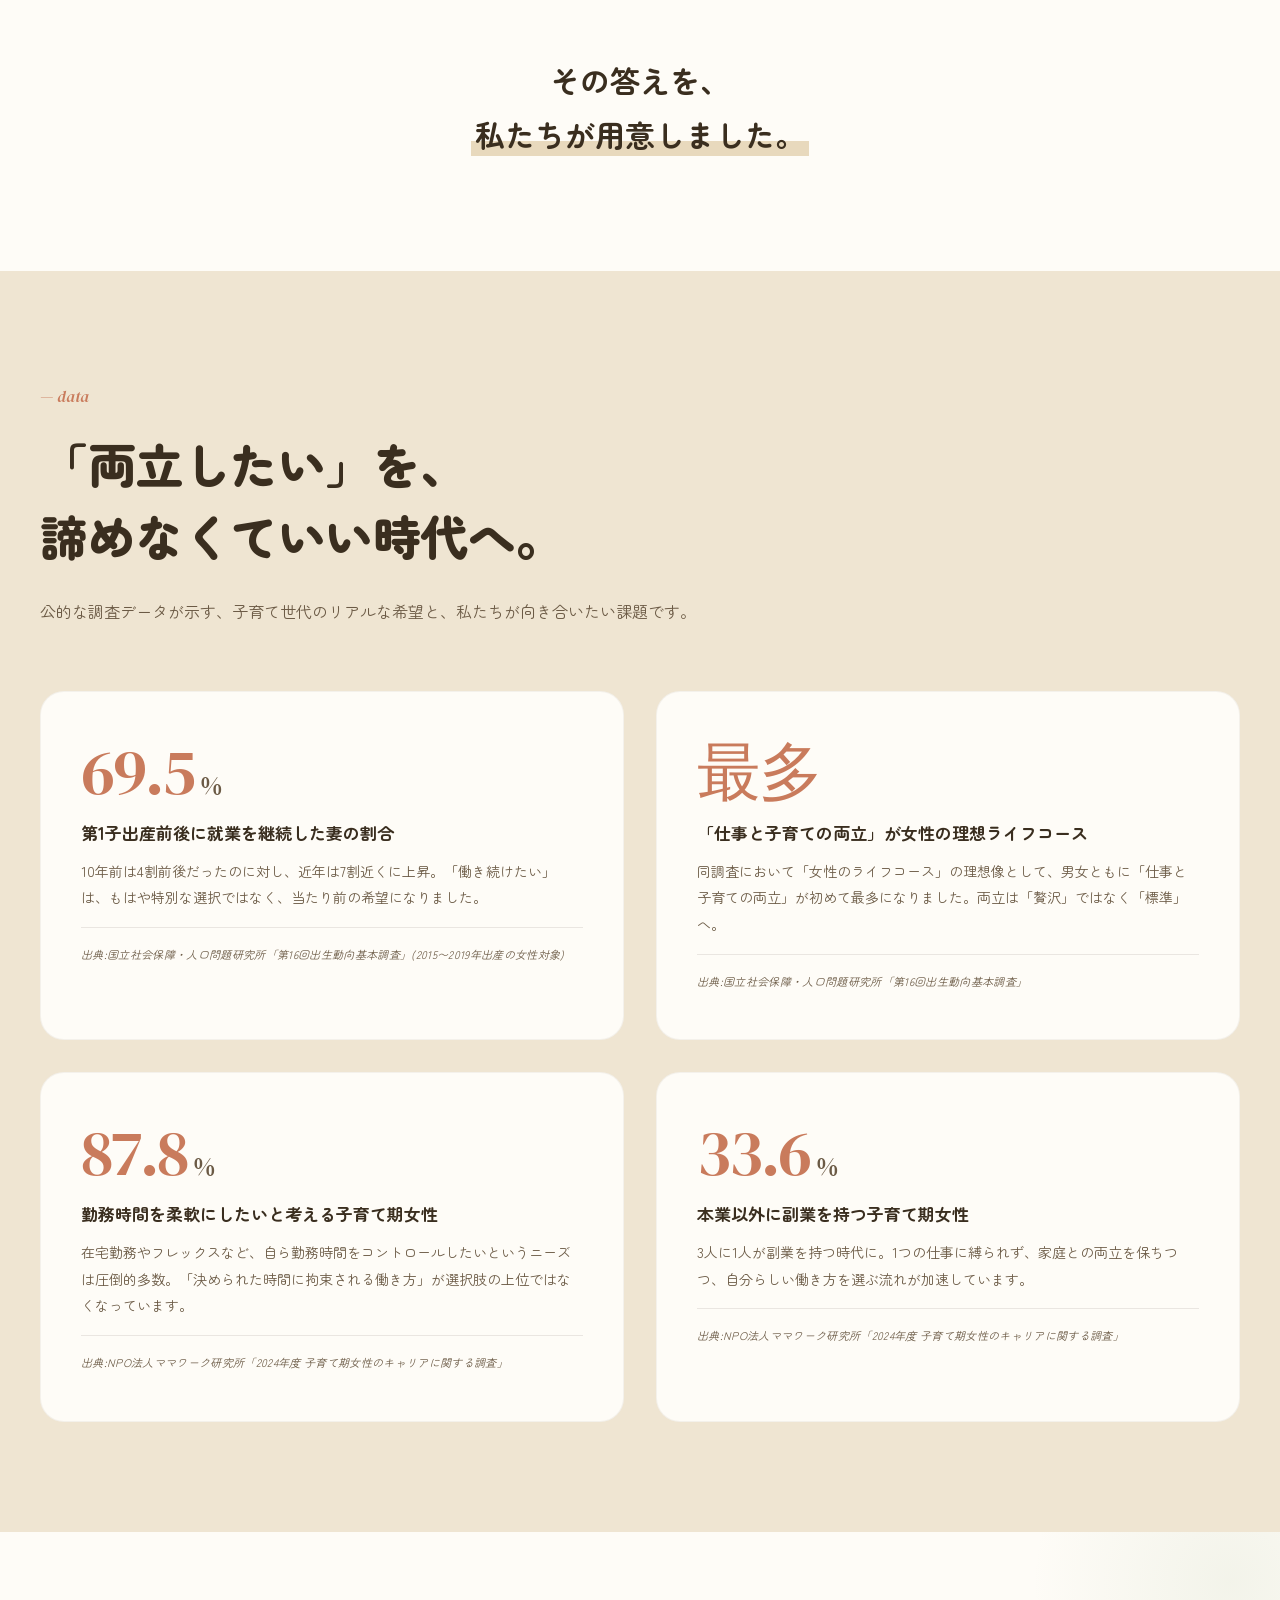
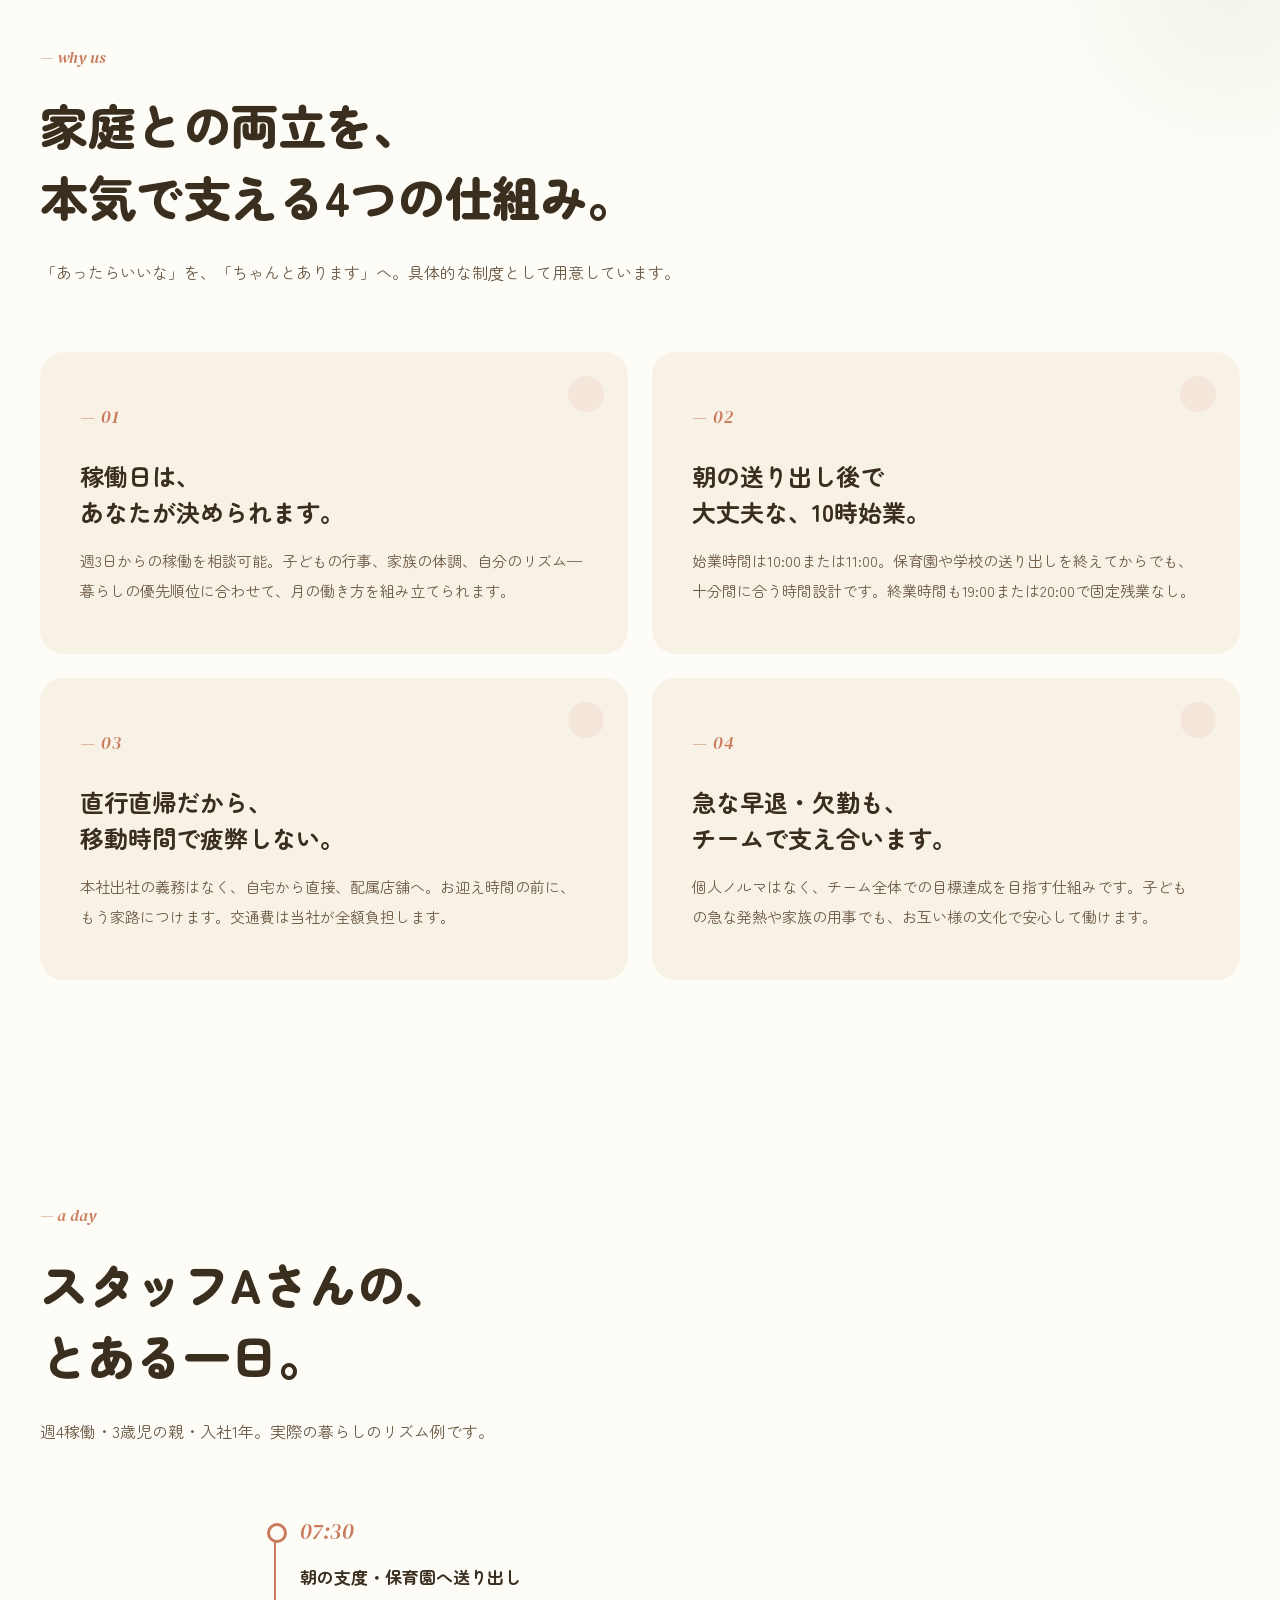
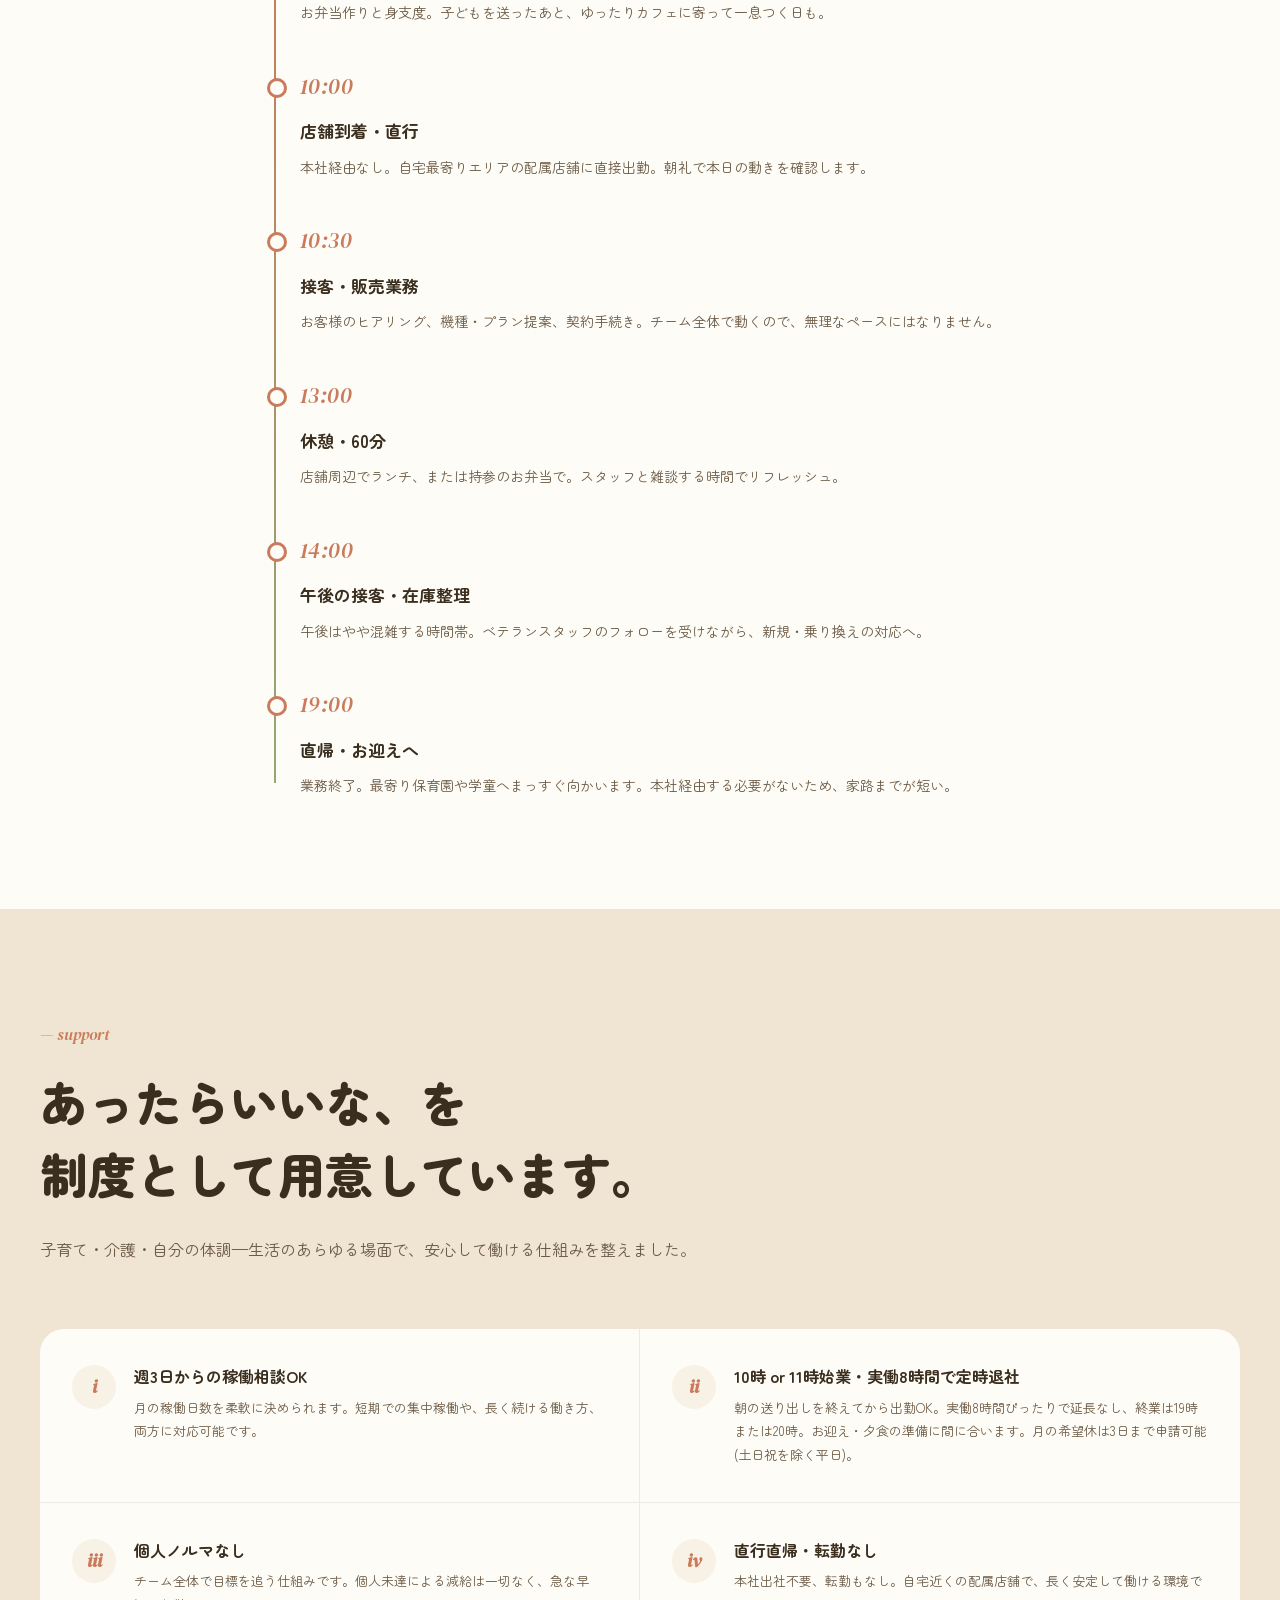
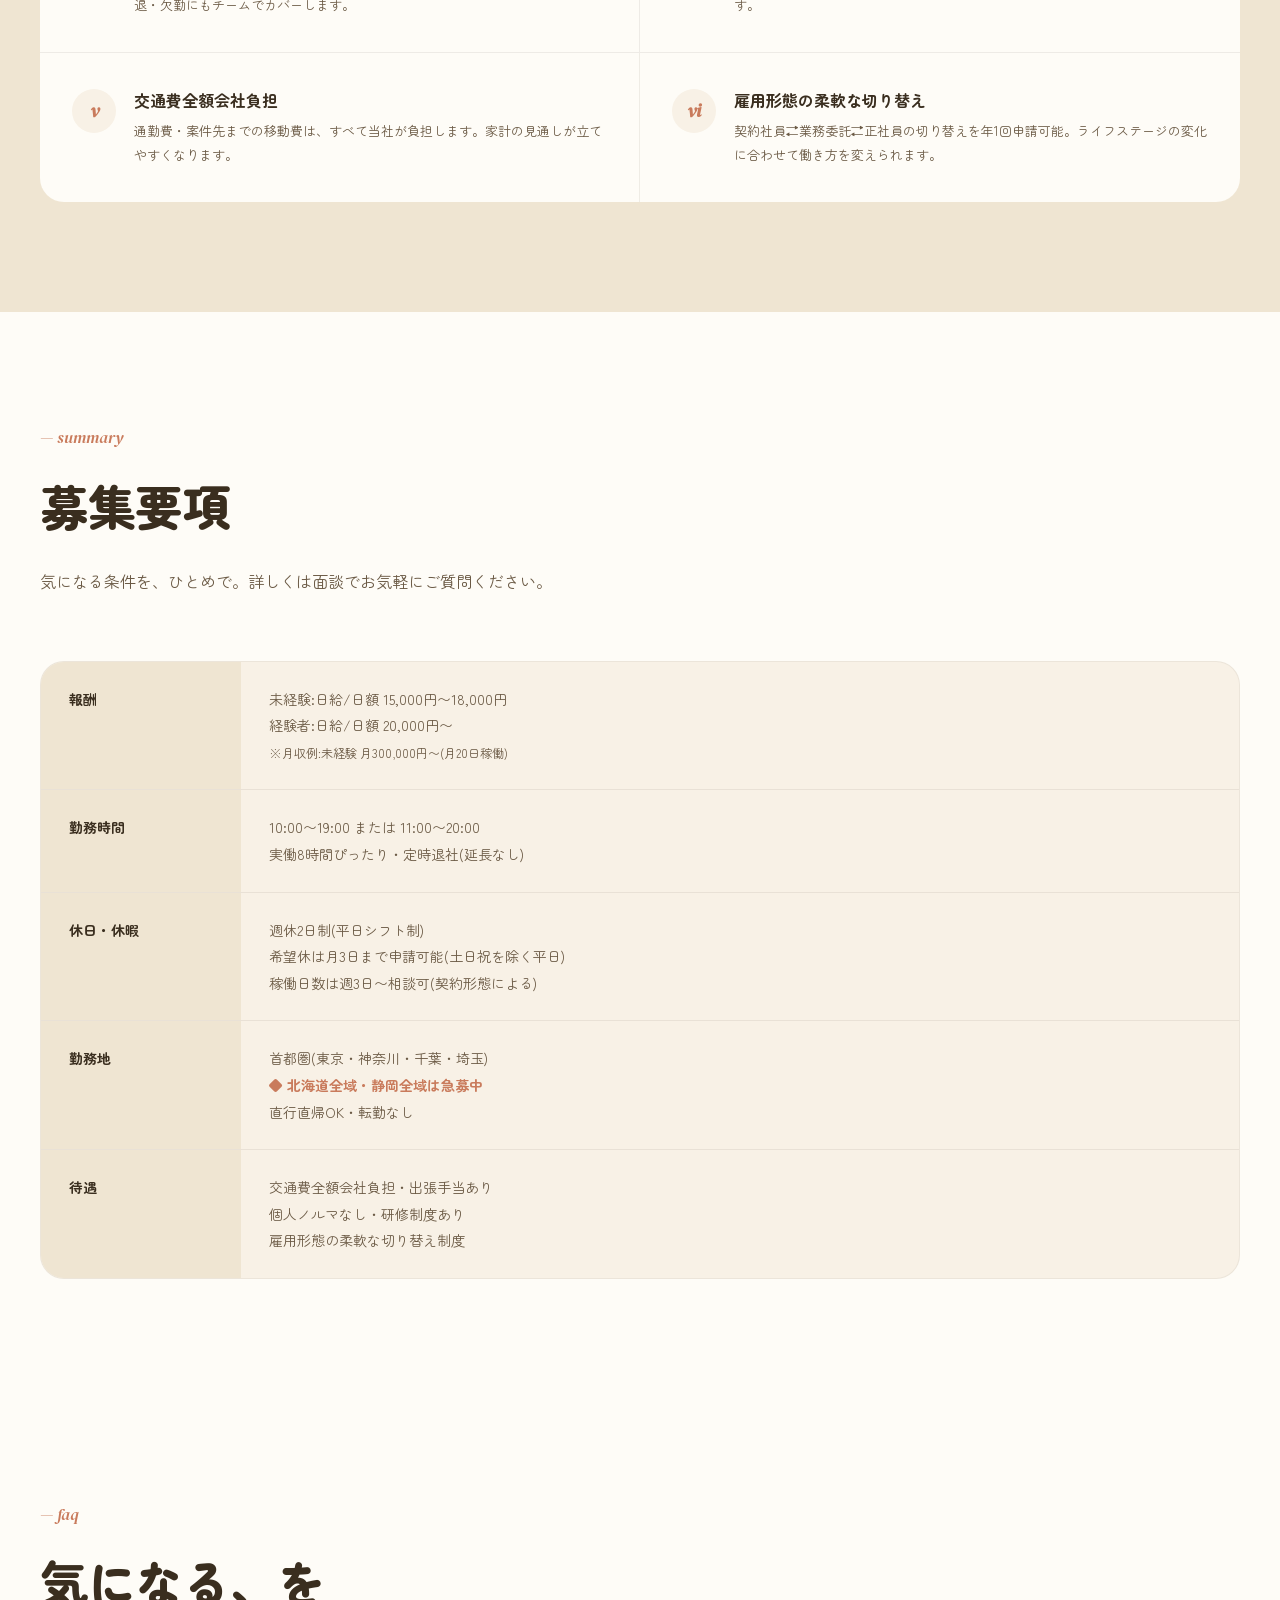
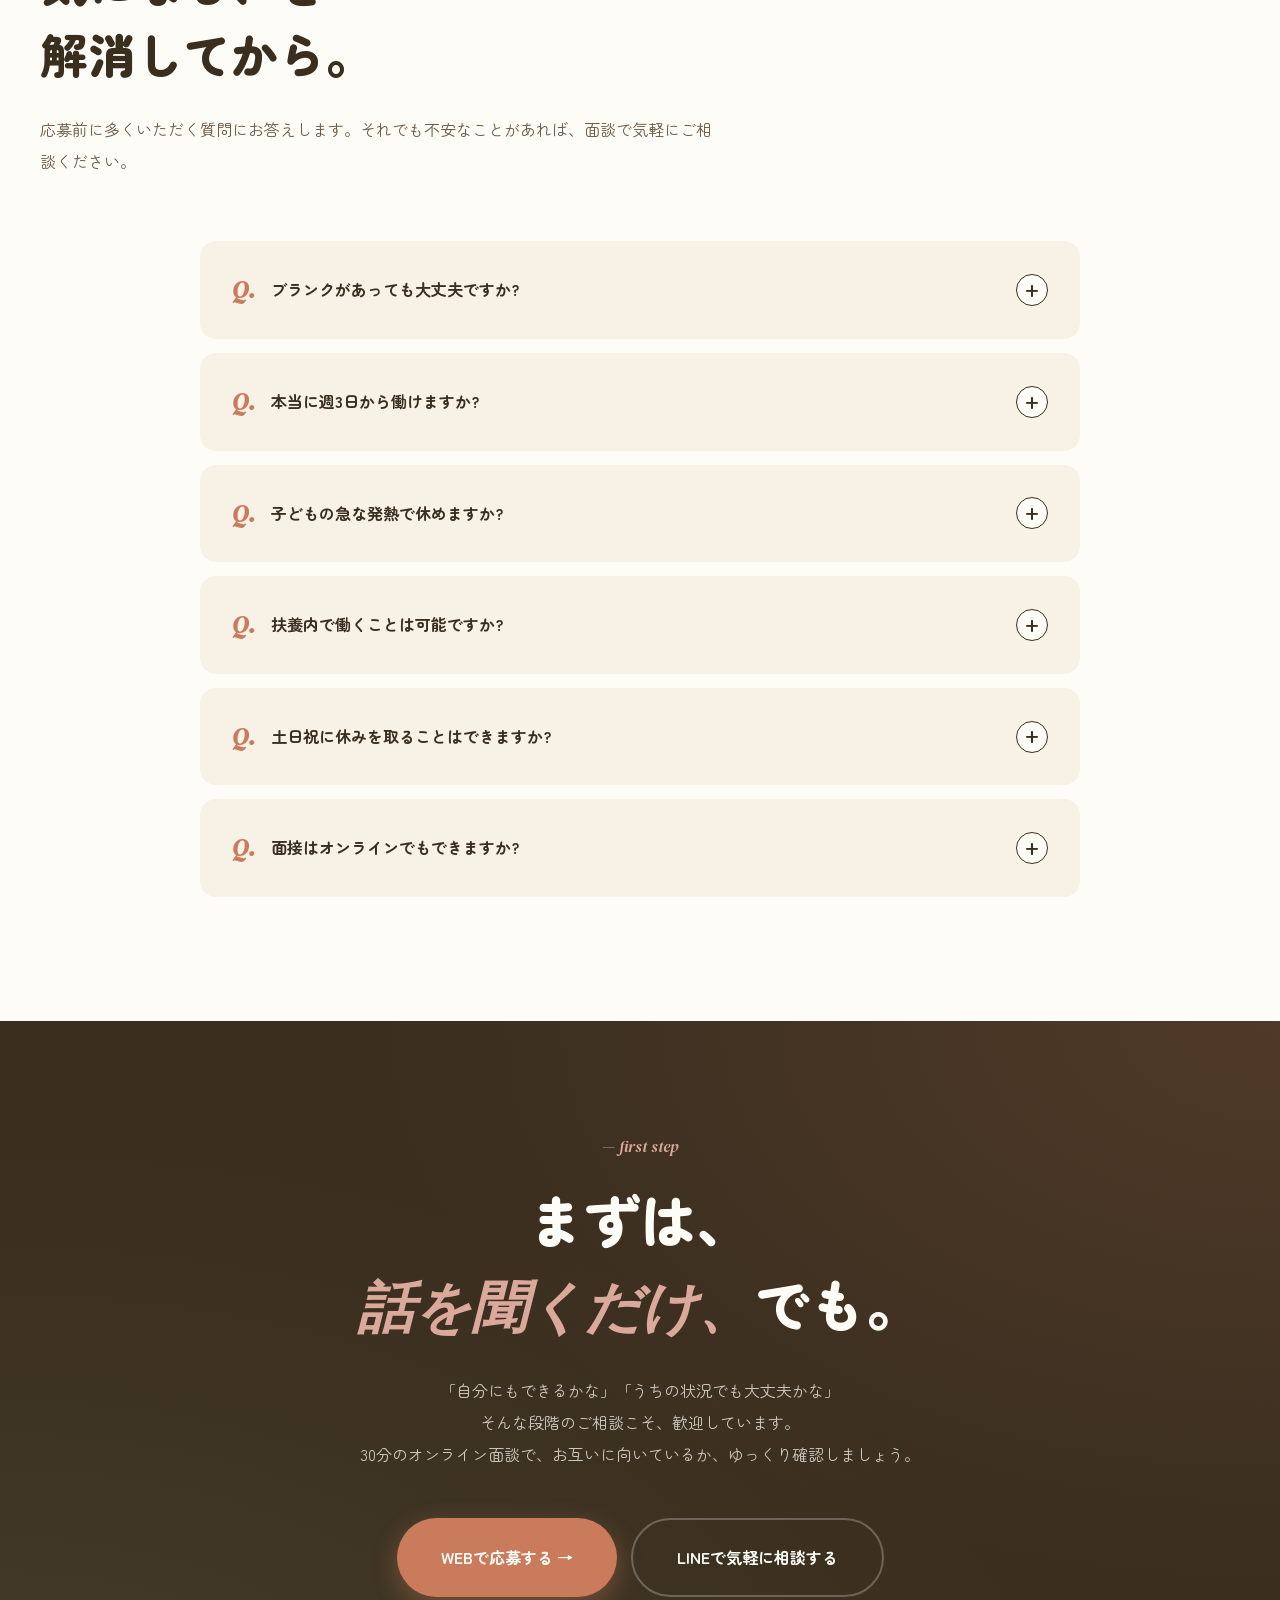
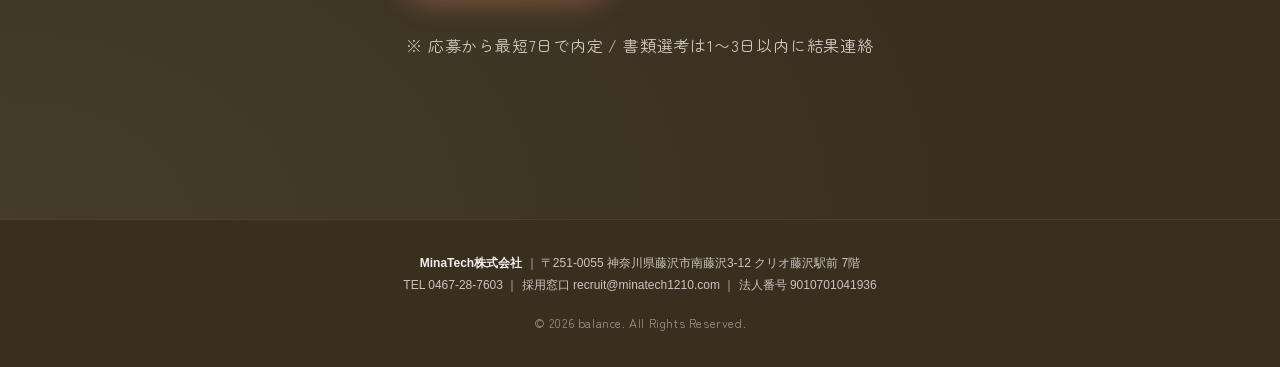
==== commit 4575b38a: "feat: add corporate number 9010701041936 to footer and JSON-LD JobPosting hiringOrganization.identif" ====
--- a/balance/index.html
+++ b/balance/index.html
@@ -17,7 +17,7 @@
 <meta name="robots" content="index,follow">
 <!-- JobPosting JSON-LD（Phase 2 で有効化済） -->
 <script type="application/ld+json">
-{"@context":"https://schema.org/","@type":"JobPosting","title":"携帯販売スタッフ（両立しやすい働き方）","description":"家庭と仕事の両立を大切にしたい方へ。週3日〜の稼働、平日休み、保育園の送迎に合わせたシフト調整など、ライフスタイルに合わせた働き方ができる携帯販売の仕事です。","employmentType":["CONTRACTOR","PART_TIME"],"datePosted":"2026-05-23","validThrough":"2026-11-30T23:59:59+09:00","hiringOrganization":{"@type":"Organization","name":"MinaTech株式会社","telephone":"+81-467-28-7603","address":{"@type":"PostalAddress","postalCode":"251-0055","addressCountry":"JP","addressRegion":"神奈川県","addressLocality":"藤沢市","streetAddress":"南藤沢3-12 クリオ藤沢駅前 7階"}},"jobLocation":{"@type":"Place","address":{"@type":"PostalAddress","addressCountry":"JP","addressRegion":"東京都"}},"baseSalary":{"@type":"MonetaryAmount","currency":"JPY","value":{"@type":"QuantitativeValue","minValue":15000,"maxValue":20000,"unitText":"DAY"}}}
+{"@context":"https://schema.org/","@type":"JobPosting","title":"携帯販売スタッフ（両立しやすい働き方）","description":"家庭と仕事の両立を大切にしたい方へ。週3日〜の稼働、平日休み、保育園の送迎に合わせたシフト調整など、ライフスタイルに合わせた働き方ができる携帯販売の仕事です。","employmentType":["CONTRACTOR","PART_TIME"],"datePosted":"2026-05-23","validThrough":"2026-11-30T23:59:59+09:00","hiringOrganization":{"@type":"Organization","name":"MinaTech株式会社","identifier":{"@type":"PropertyValue","name":"法人番号","value":"9010701041936"},"telephone":"+81-467-28-7603","address":{"@type":"PostalAddress","postalCode":"251-0055","addressCountry":"JP","addressRegion":"神奈川県","addressLocality":"藤沢市","streetAddress":"南藤沢3-12 クリオ藤沢駅前 7階"}},"jobLocation":{"@type":"Place","address":{"@type":"PostalAddress","addressCountry":"JP","addressRegion":"東京都"}},"baseSalary":{"@type":"MonetaryAmount","currency":"JPY","value":{"@type":"QuantitativeValue","minValue":15000,"maxValue":20000,"unitText":"DAY"}}}
 </script>
 <link rel="preconnect" href="https://fonts.googleapis.com">
 <link rel="preconnect" href="https://fonts.gstatic.com" crossorigin>
@@ -1148,7 +1148,7 @@
 <footer>
   <div style="margin-bottom: 16px; font-size: 12px; line-height: 1.85; color: rgba(255,255,255,0.72); font-family: 'Noto Sans JP', -apple-system, BlinkMacSystemFont, 'Hiragino Sans', sans-serif; letter-spacing: normal;">
     <strong style="font-weight: 700; color: rgba(255,255,255,0.92);">MinaTech株式会社</strong> ｜ 〒251-0055 神奈川県藤沢市南藤沢3-12 クリオ藤沢駅前 7階<br>
-    TEL <a href="tel:0467287603" style="color: inherit; text-decoration: none;">0467-28-7603</a> ｜ 採用窓口 <a href="mailto:recruit@minatech1210.com" style="color: inherit; text-decoration: none;">recruit@minatech1210.com</a>
+    TEL <a href="tel:0467287603" style="color: inherit; text-decoration: none;">0467-28-7603</a> ｜ 採用窓口 <a href="mailto:recruit@minatech1210.com" style="color: inherit; text-decoration: none;">recruit@minatech1210.com</a> ｜ 法人番号 9010701041936
   </div>
   © 2026 balance. All Rights Reserved.
 </footer>
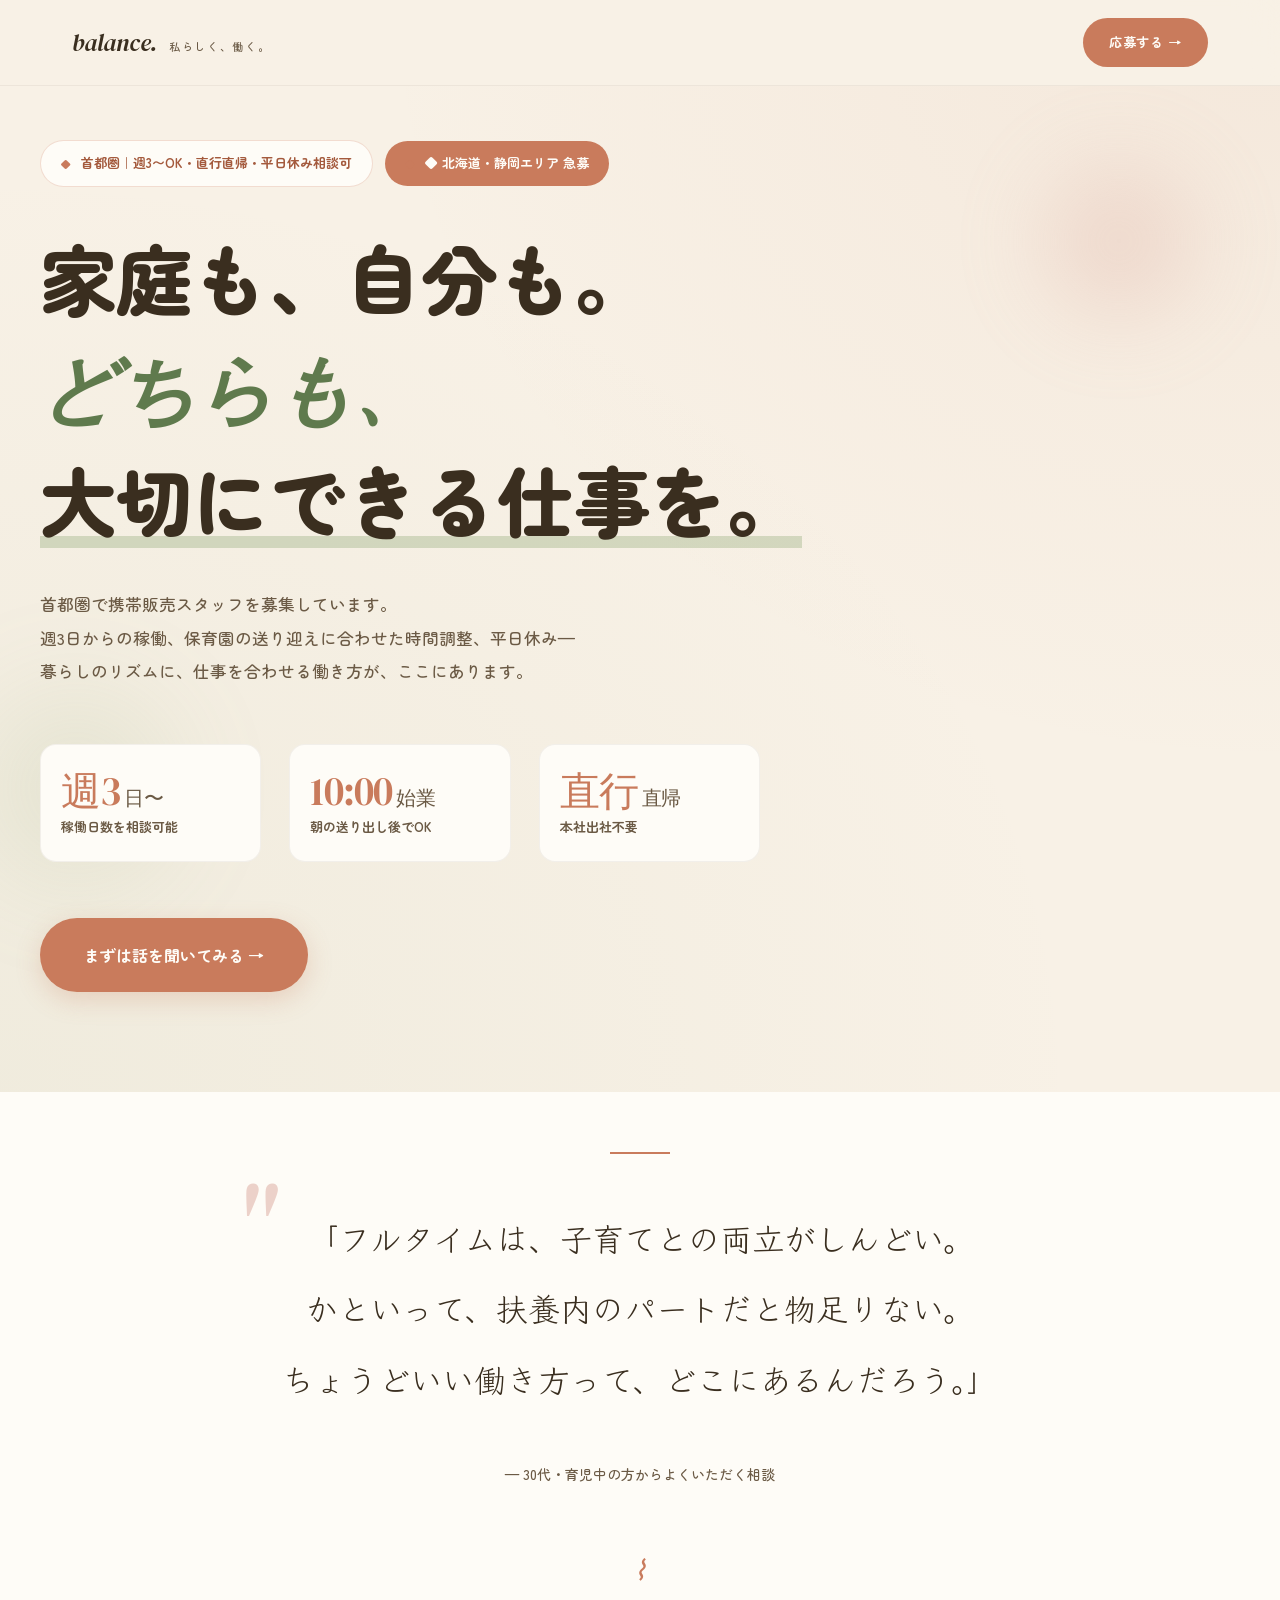
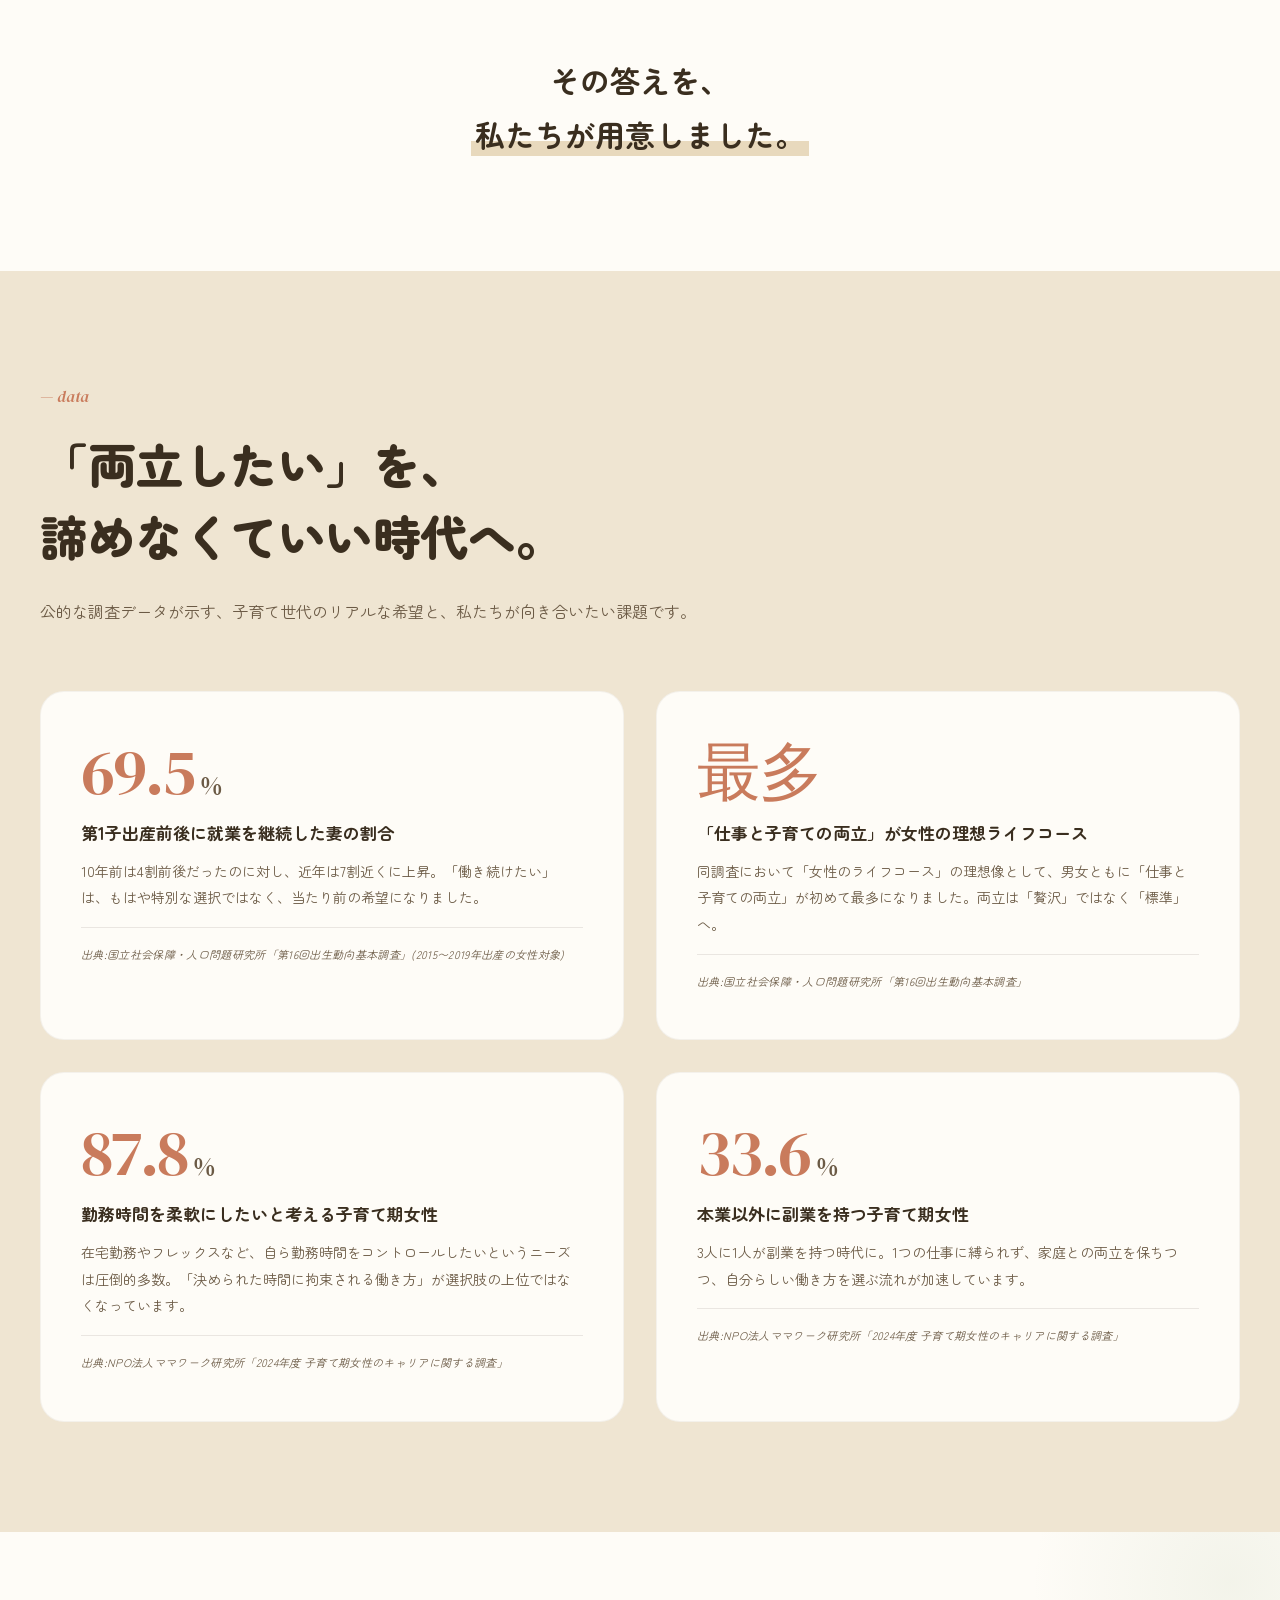
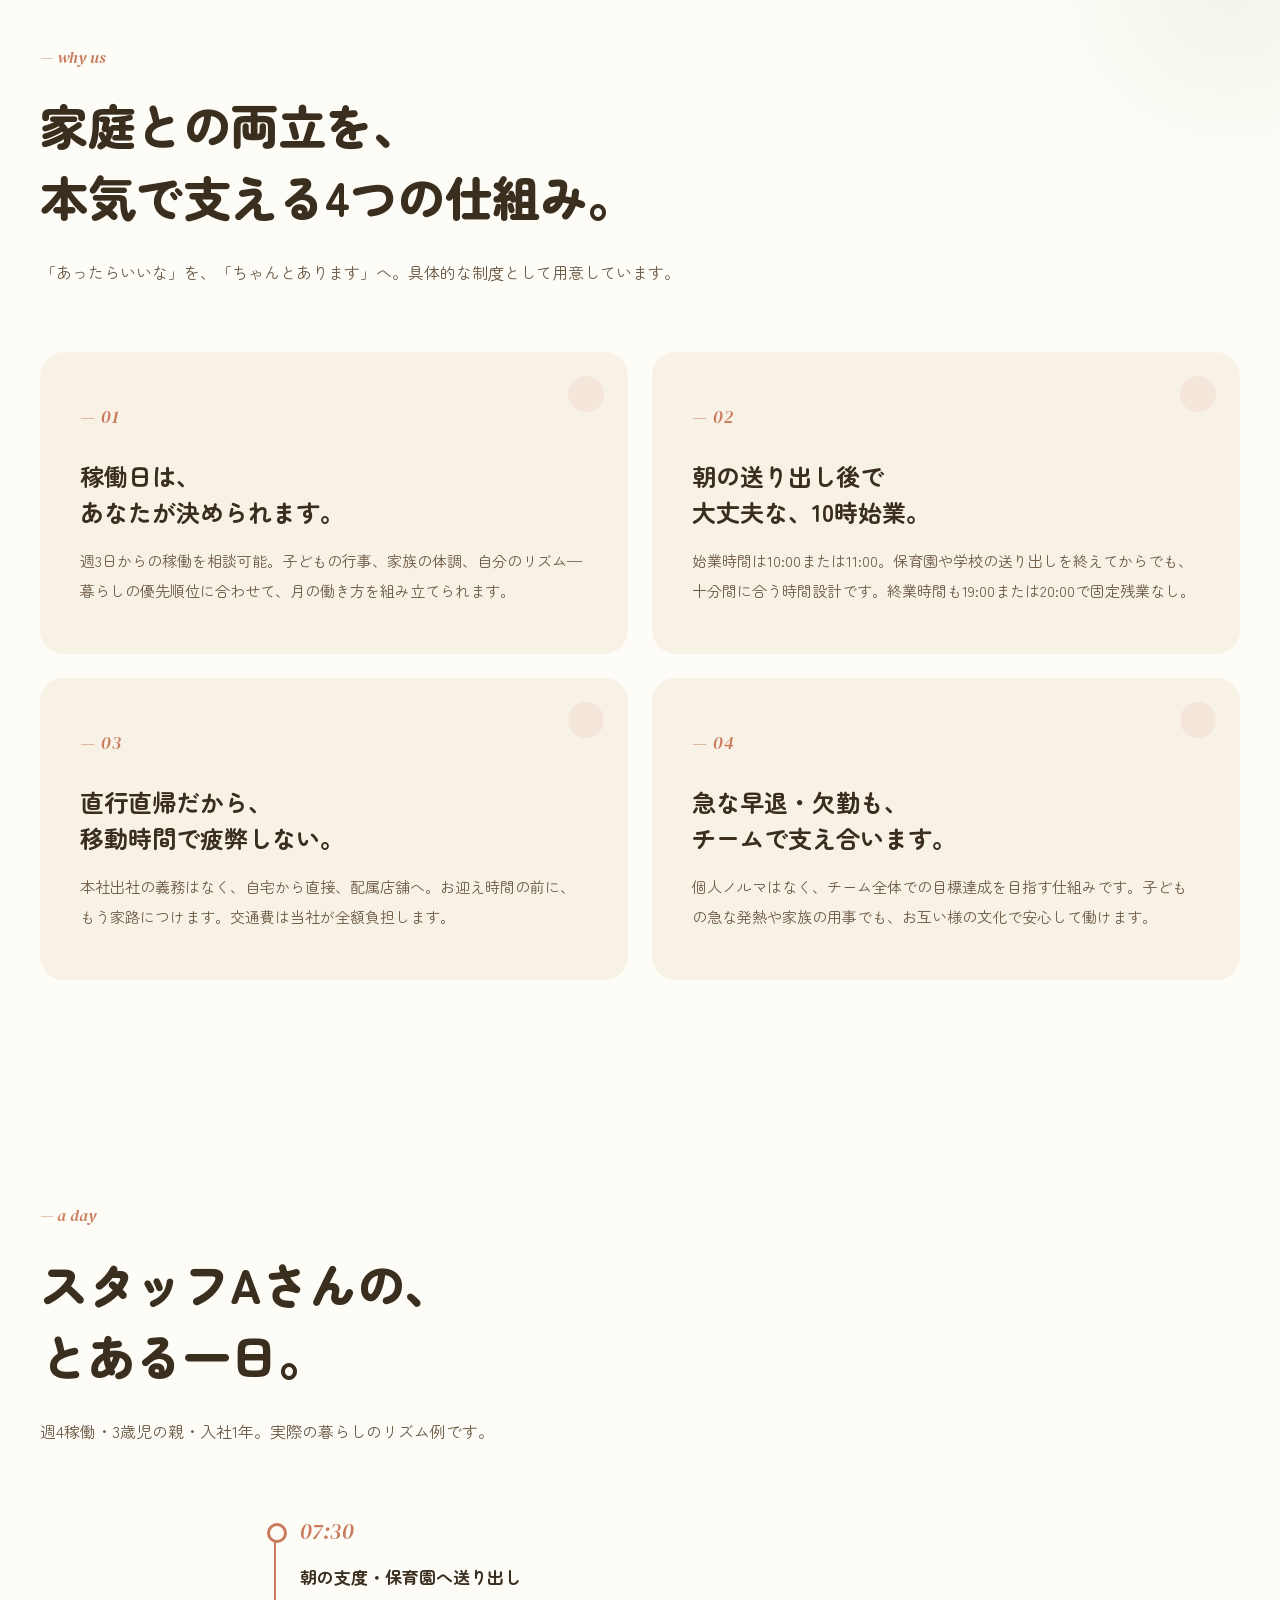
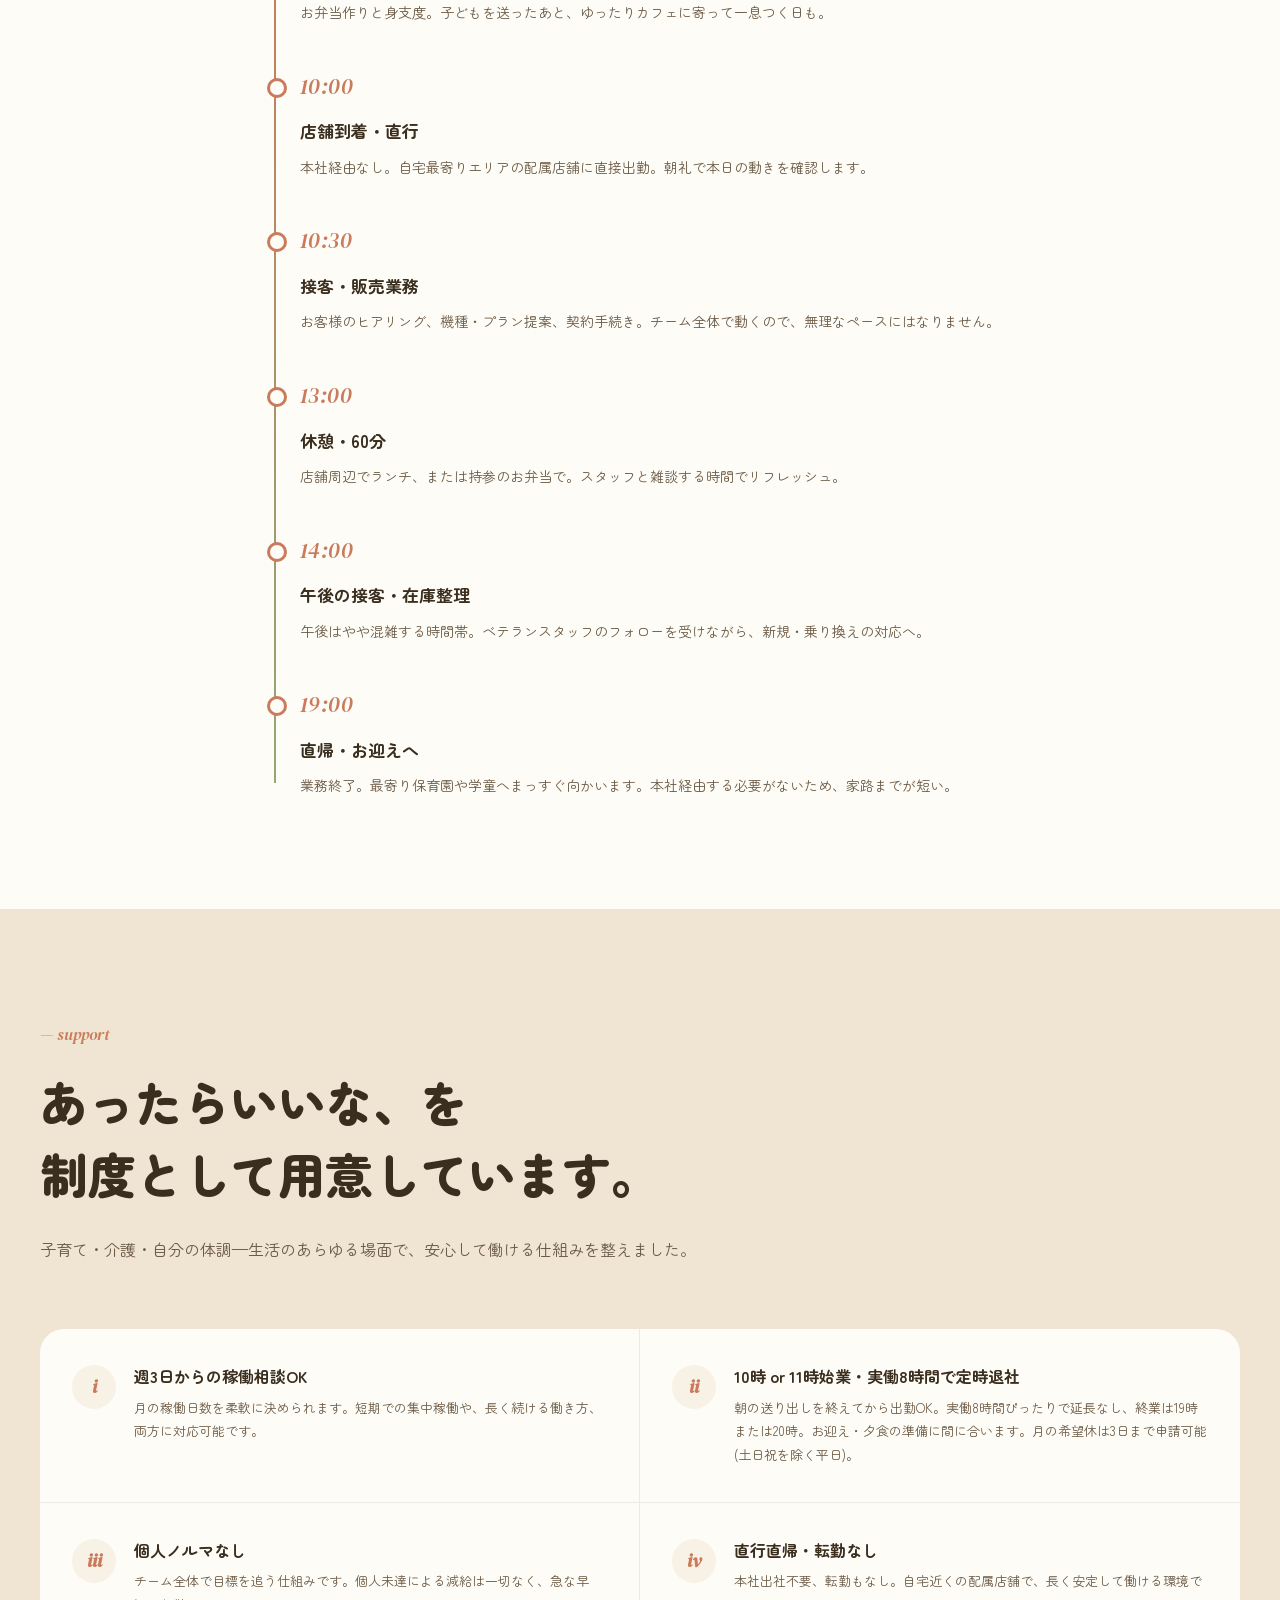
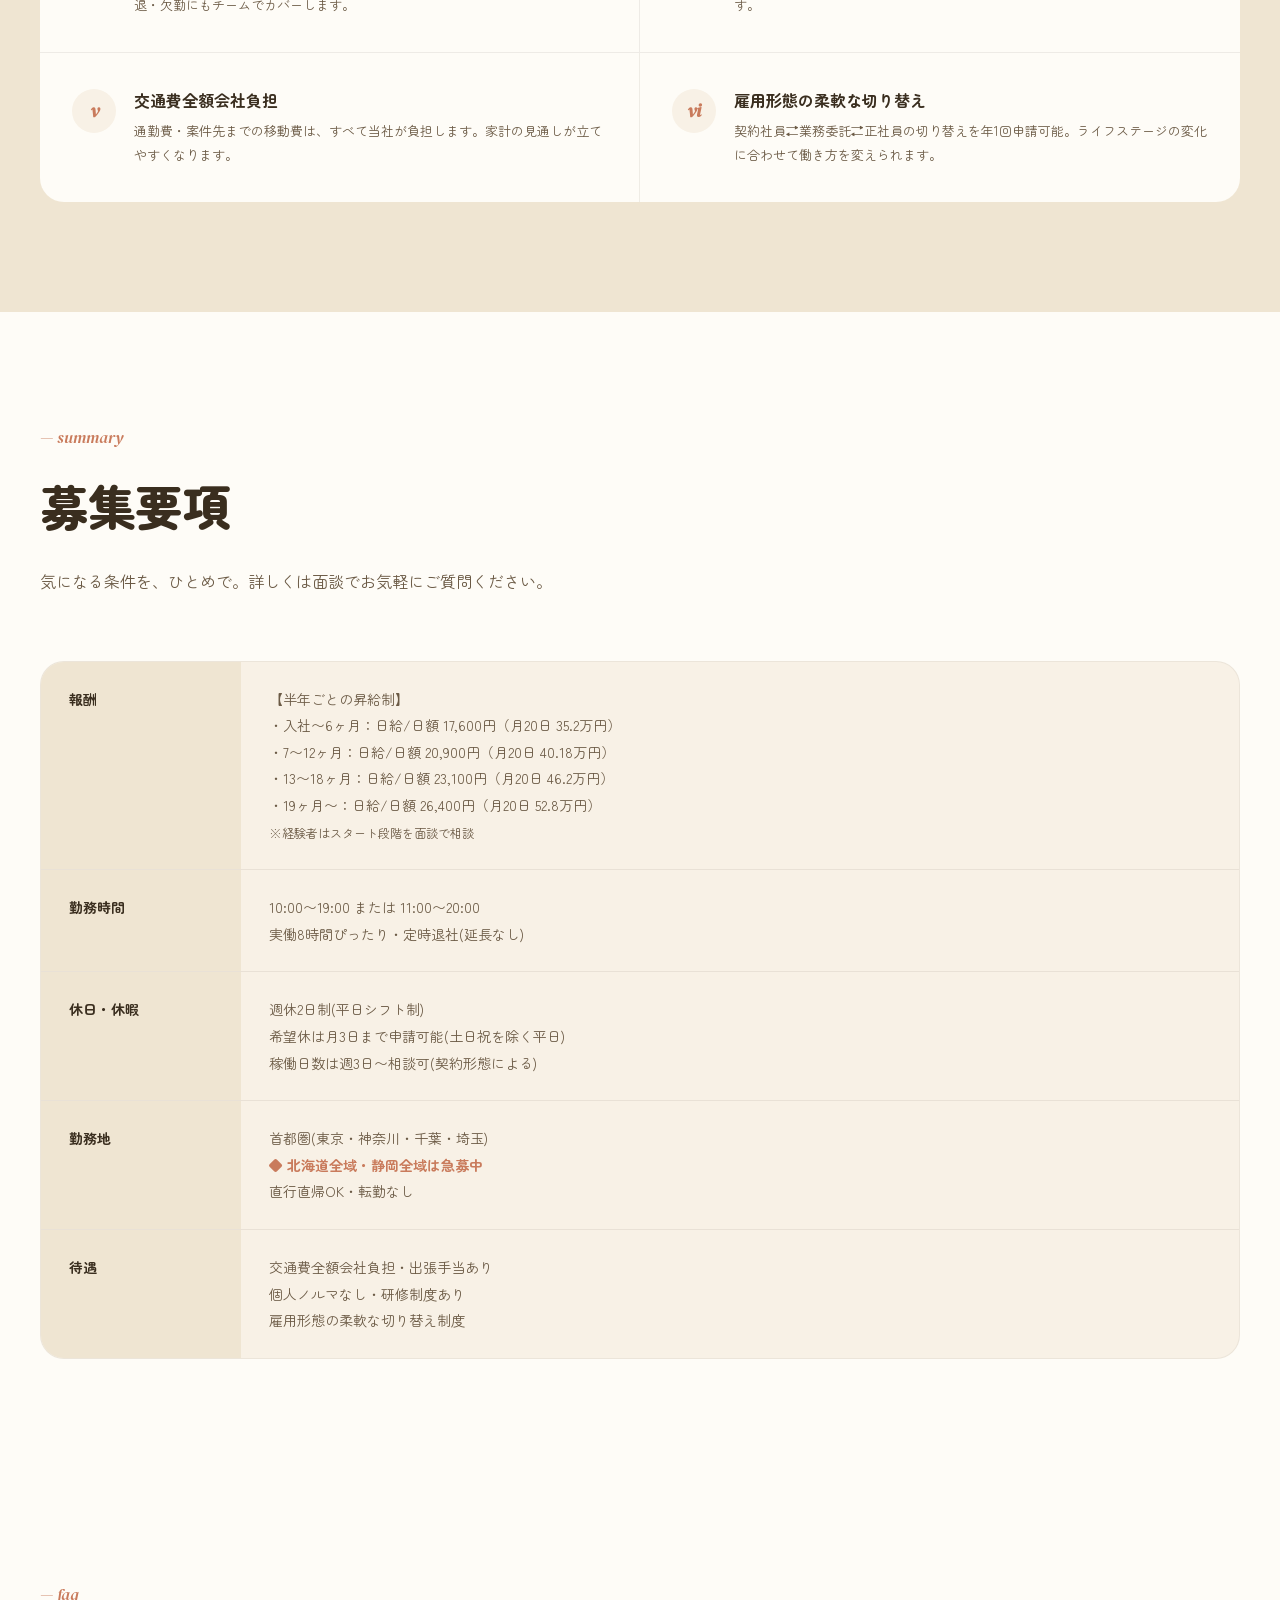
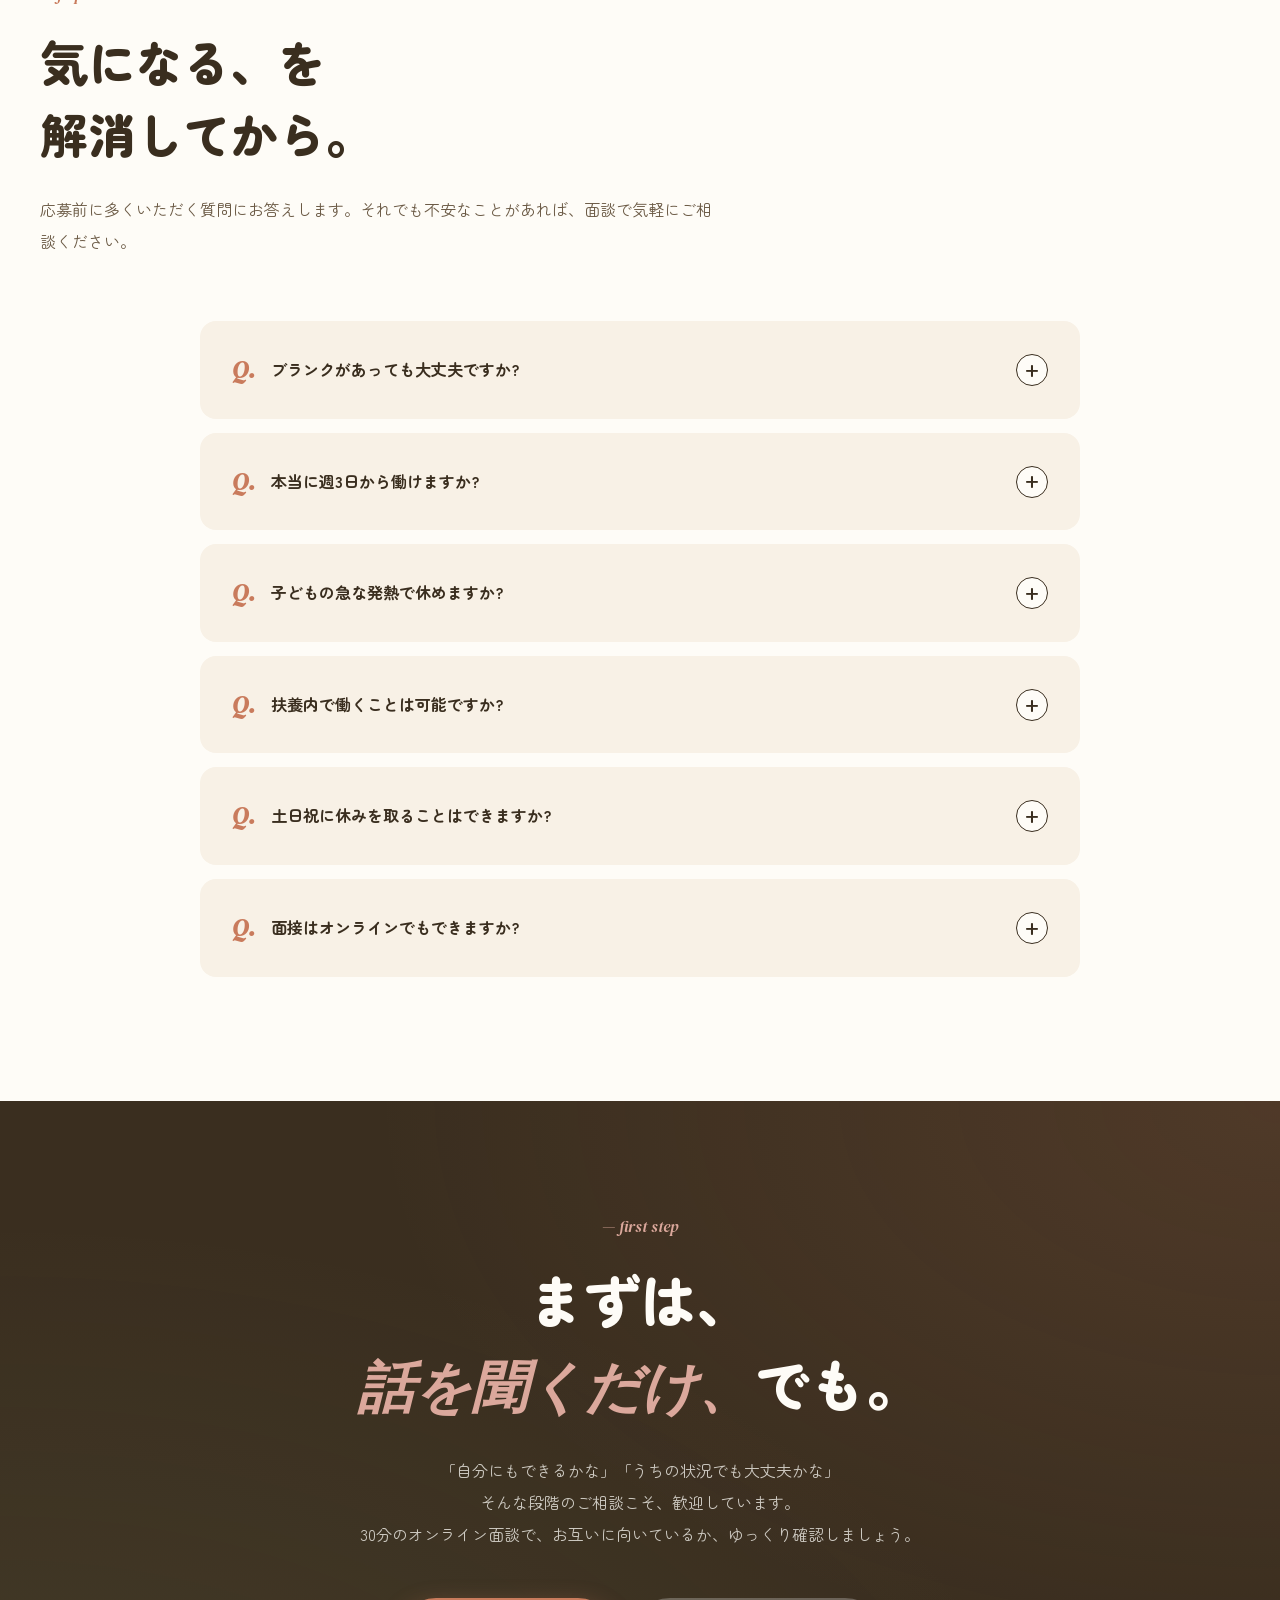
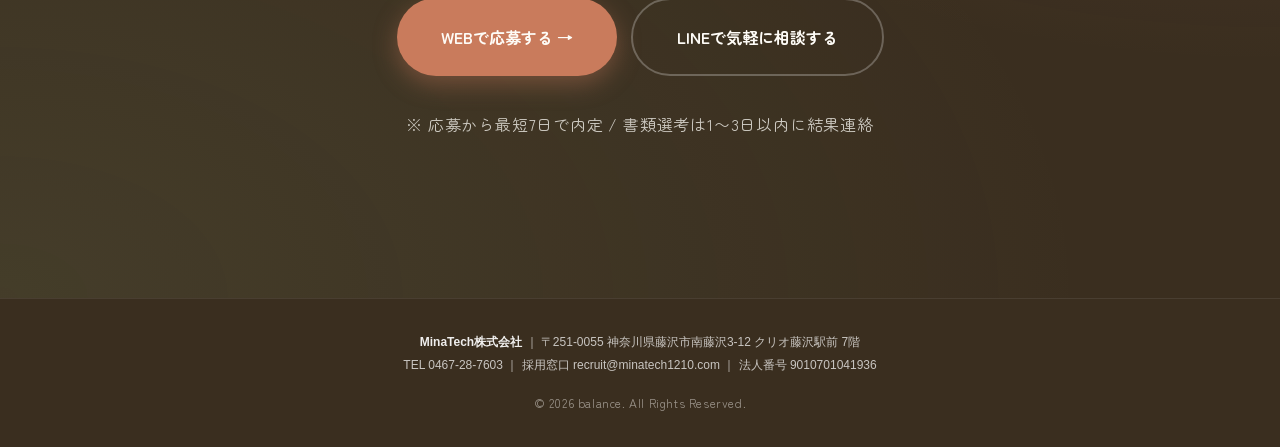
==== commit 0e8d9ecf: "feat(wage): switch to half-yearly step-up wage system (17,600→26,400) 半年ごと昇給制へ全面切替: - 入社〜6ヶ月: 日給/日額 " ====
--- a/balance/index.html
+++ b/balance/index.html
@@ -17,7 +17,7 @@
 <meta name="robots" content="index,follow">
 <!-- JobPosting JSON-LD（Phase 2 で有効化済） -->
 <script type="application/ld+json">
-{"@context":"https://schema.org/","@type":"JobPosting","title":"携帯販売スタッフ（両立しやすい働き方）","description":"家庭と仕事の両立を大切にしたい方へ。週3日〜の稼働、平日休み、保育園の送迎に合わせたシフト調整など、ライフスタイルに合わせた働き方ができる携帯販売の仕事です。","employmentType":["CONTRACTOR","PART_TIME"],"datePosted":"2026-05-23","validThrough":"2026-11-30T23:59:59+09:00","hiringOrganization":{"@type":"Organization","name":"MinaTech株式会社","identifier":{"@type":"PropertyValue","name":"法人番号","value":"9010701041936"},"telephone":"+81-467-28-7603","address":{"@type":"PostalAddress","postalCode":"251-0055","addressCountry":"JP","addressRegion":"神奈川県","addressLocality":"藤沢市","streetAddress":"南藤沢3-12 クリオ藤沢駅前 7階"}},"jobLocation":{"@type":"Place","address":{"@type":"PostalAddress","addressCountry":"JP","addressRegion":"東京都"}},"baseSalary":{"@type":"MonetaryAmount","currency":"JPY","value":{"@type":"QuantitativeValue","minValue":15000,"maxValue":20000,"unitText":"DAY"}}}
+{"@context":"https://schema.org/","@type":"JobPosting","title":"携帯販売スタッフ（両立しやすい働き方）","description":"家庭と仕事の両立を大切にしたい方へ。週3日〜の稼働、平日休み、保育園の送迎に合わせたシフト調整など、ライフスタイルに合わせた働き方ができる携帯販売の仕事です。","employmentType":["CONTRACTOR","PART_TIME"],"datePosted":"2026-05-23","validThrough":"2026-11-30T23:59:59+09:00","hiringOrganization":{"@type":"Organization","name":"MinaTech株式会社","identifier":{"@type":"PropertyValue","name":"法人番号","value":"9010701041936"},"telephone":"+81-467-28-7603","address":{"@type":"PostalAddress","postalCode":"251-0055","addressCountry":"JP","addressRegion":"神奈川県","addressLocality":"藤沢市","streetAddress":"南藤沢3-12 クリオ藤沢駅前 7階"}},"jobLocation":{"@type":"Place","address":{"@type":"PostalAddress","addressCountry":"JP","addressRegion":"東京都"}},"baseSalary":{"@type":"MonetaryAmount","currency":"JPY","value":{"@type":"QuantitativeValue","minValue":17600,"maxValue":26400,"unitText":"DAY"}}}
 </script>
 <link rel="preconnect" href="https://fonts.googleapis.com">
 <link rel="preconnect" href="https://fonts.gstatic.com" crossorigin>
@@ -1067,7 +1067,7 @@
     <div style="background: var(--cream); border-radius: 24px; overflow: hidden; border: 1px solid rgba(58,46,31,0.06);">
       <div style="display: grid; grid-template-columns: 200px 1fr; border-bottom: 1px solid rgba(58,46,31,0.08);">
         <div style="padding: 24px 28px; background: var(--cream-deep); font-weight: 700; font-size: 14px; color: var(--ink);">報酬</div>
-        <div style="padding: 24px 28px; font-size: 14px; color: var(--ink-soft); line-height: 1.9;">未経験:日給/日額 15,000円〜18,000円<br>経験者:日給/日額 20,000円〜<br><span style="font-size: 12px;">※月収例:未経験 月300,000円〜(月20日稼働)</span></div>
+        <div style="padding: 24px 28px; font-size: 14px; color: var(--ink-soft); line-height: 1.9;">【半年ごとの昇給制】<br>・入社〜6ヶ月：日給/日額 17,600円（月20日 35.2万円）<br>・7〜12ヶ月：日給/日額 20,900円（月20日 40.18万円）<br>・13〜18ヶ月：日給/日額 23,100円（月20日 46.2万円）<br>・19ヶ月〜：日給/日額 26,400円（月20日 52.8万円）<br><span style="font-size: 12px;">※経験者はスタート段階を面談で相談</span></div>
       </div>
       <div style="display: grid; grid-template-columns: 200px 1fr; border-bottom: 1px solid rgba(58,46,31,0.08);">
         <div style="padding: 24px 28px; background: var(--cream-deep); font-weight: 700; font-size: 14px; color: var(--ink);">勤務時間</div>
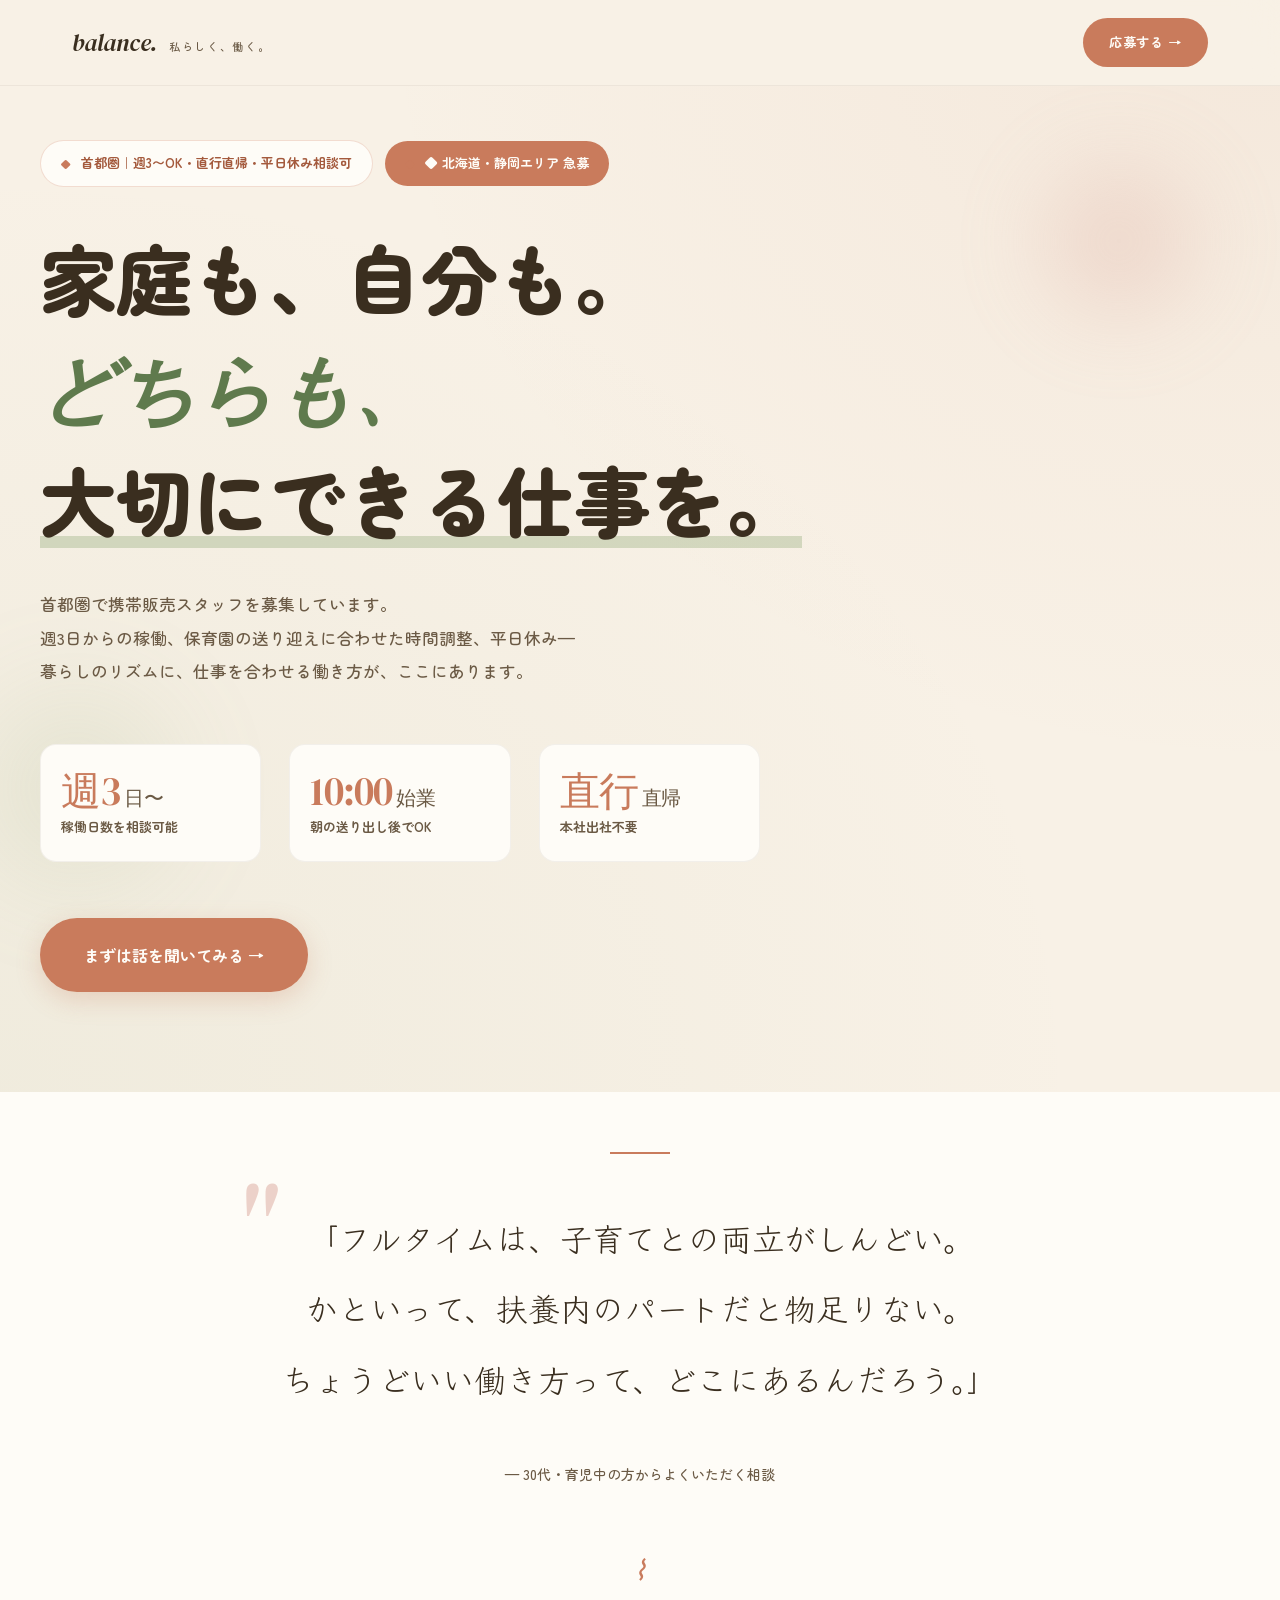
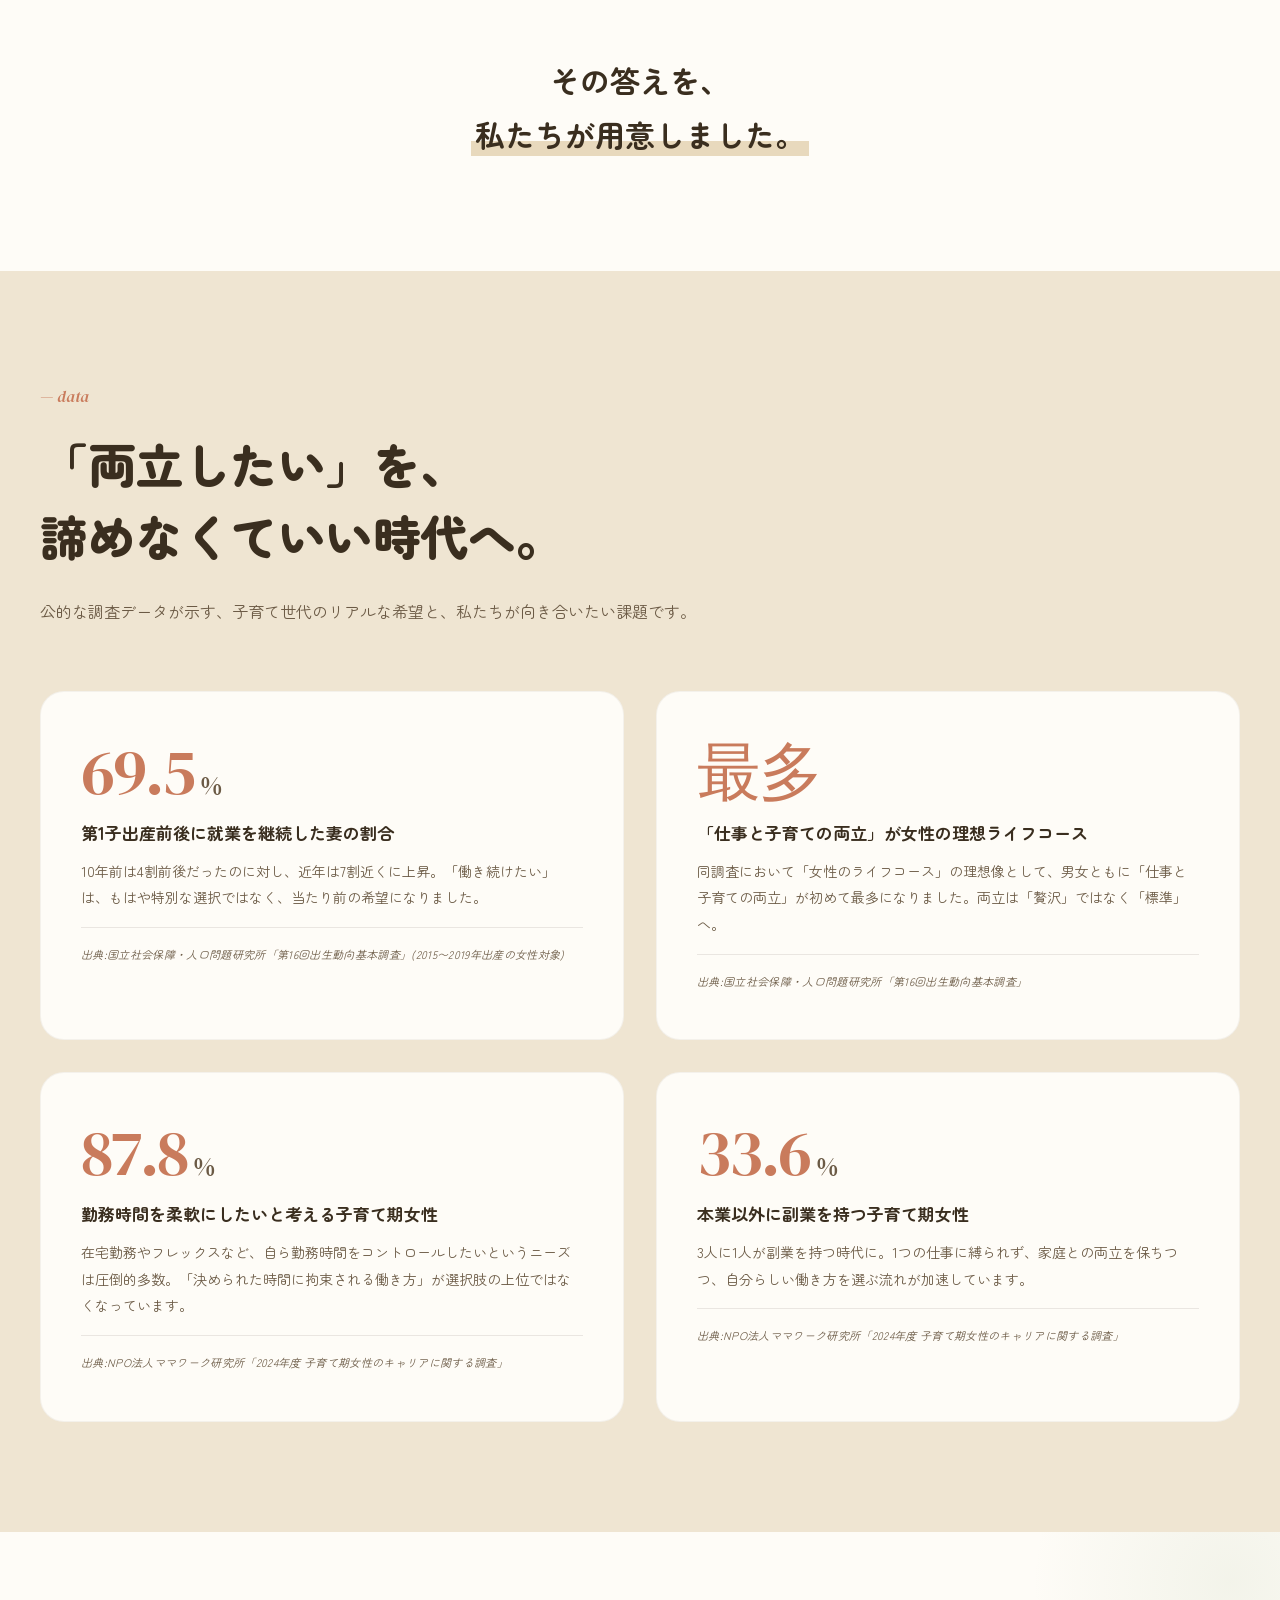
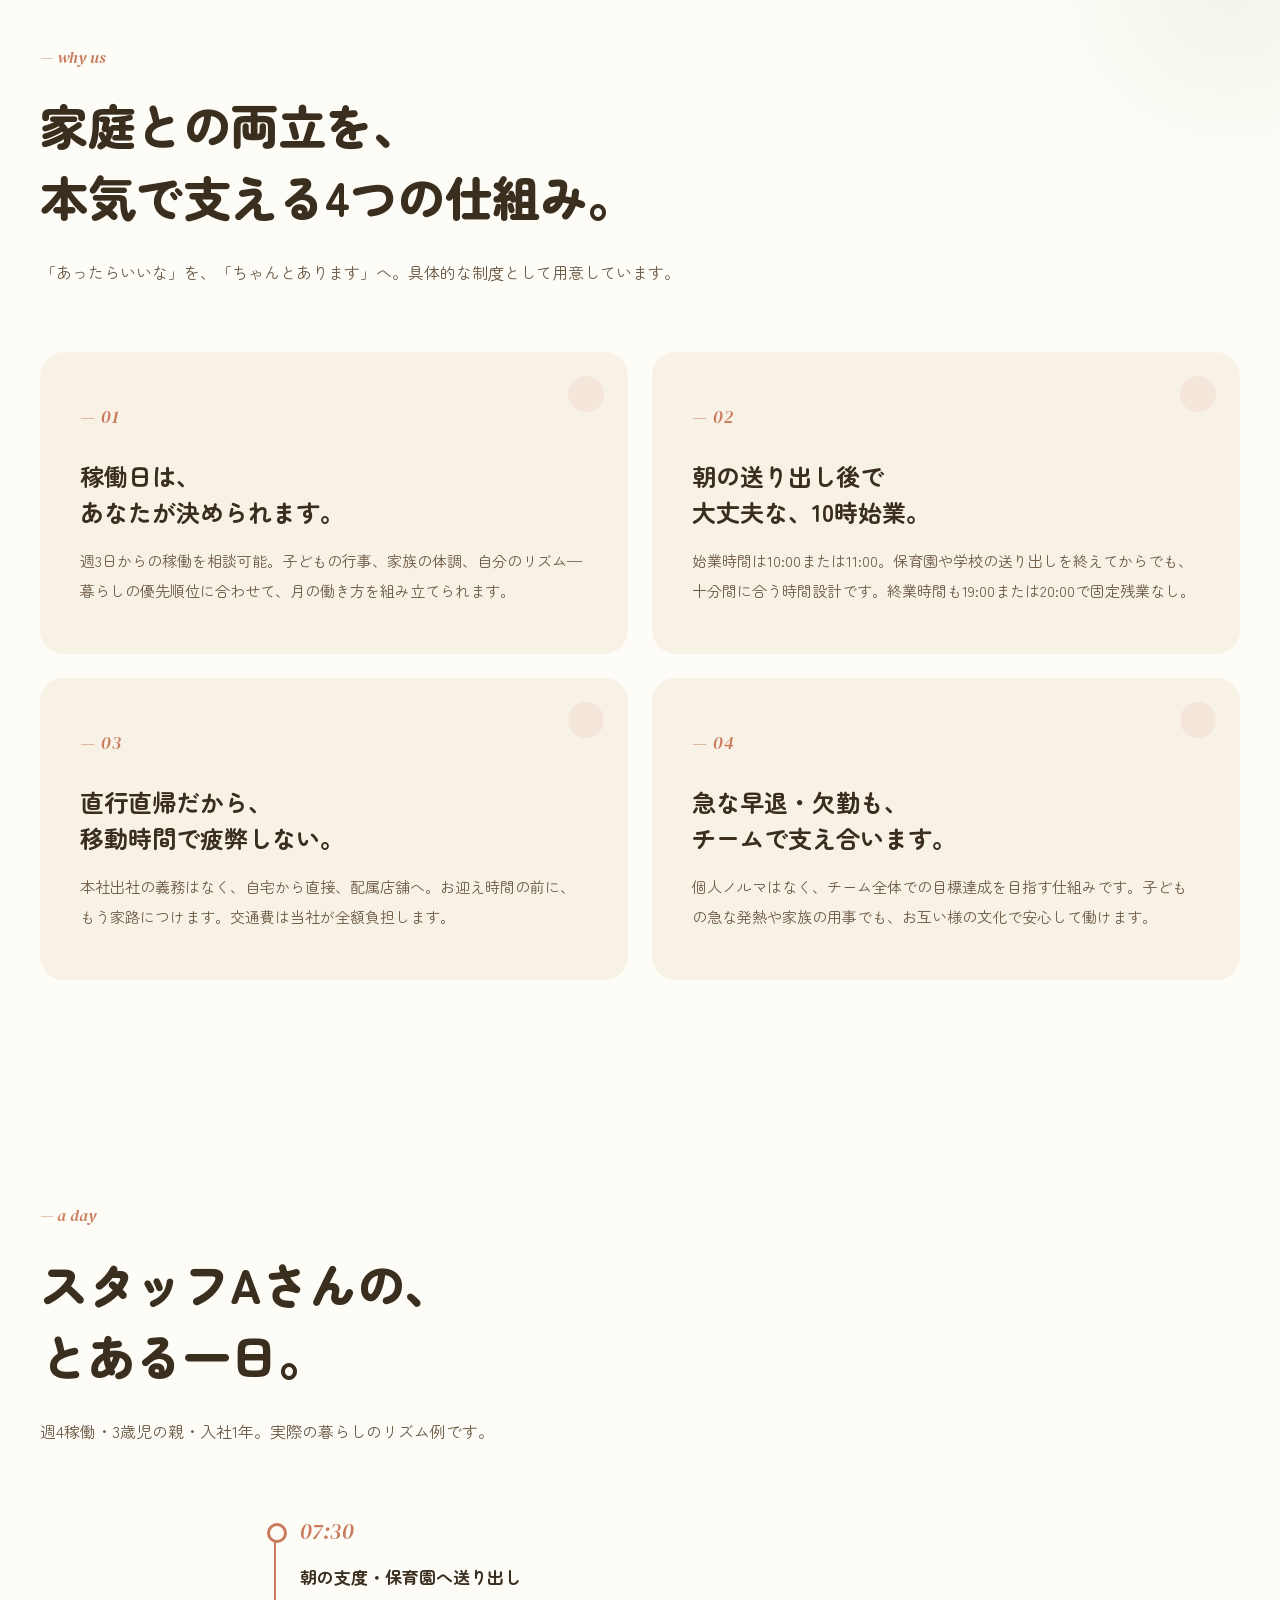
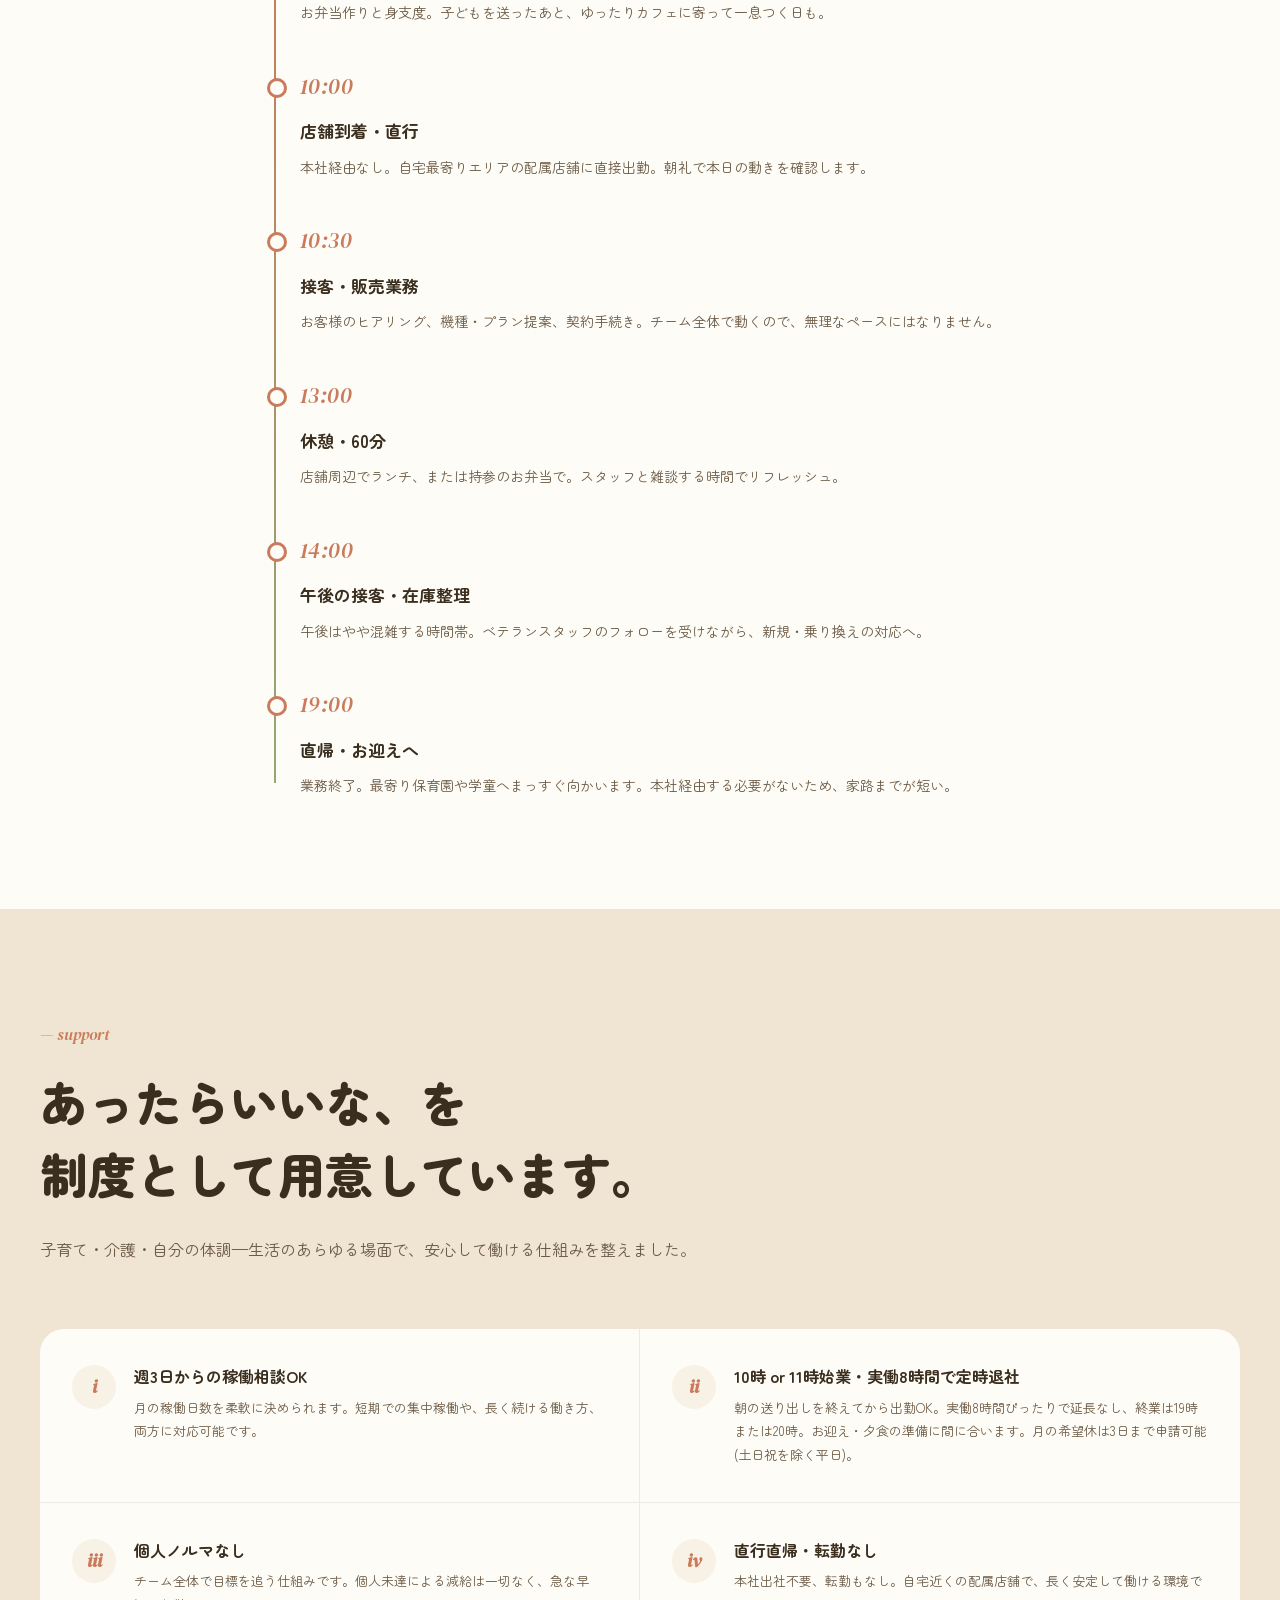
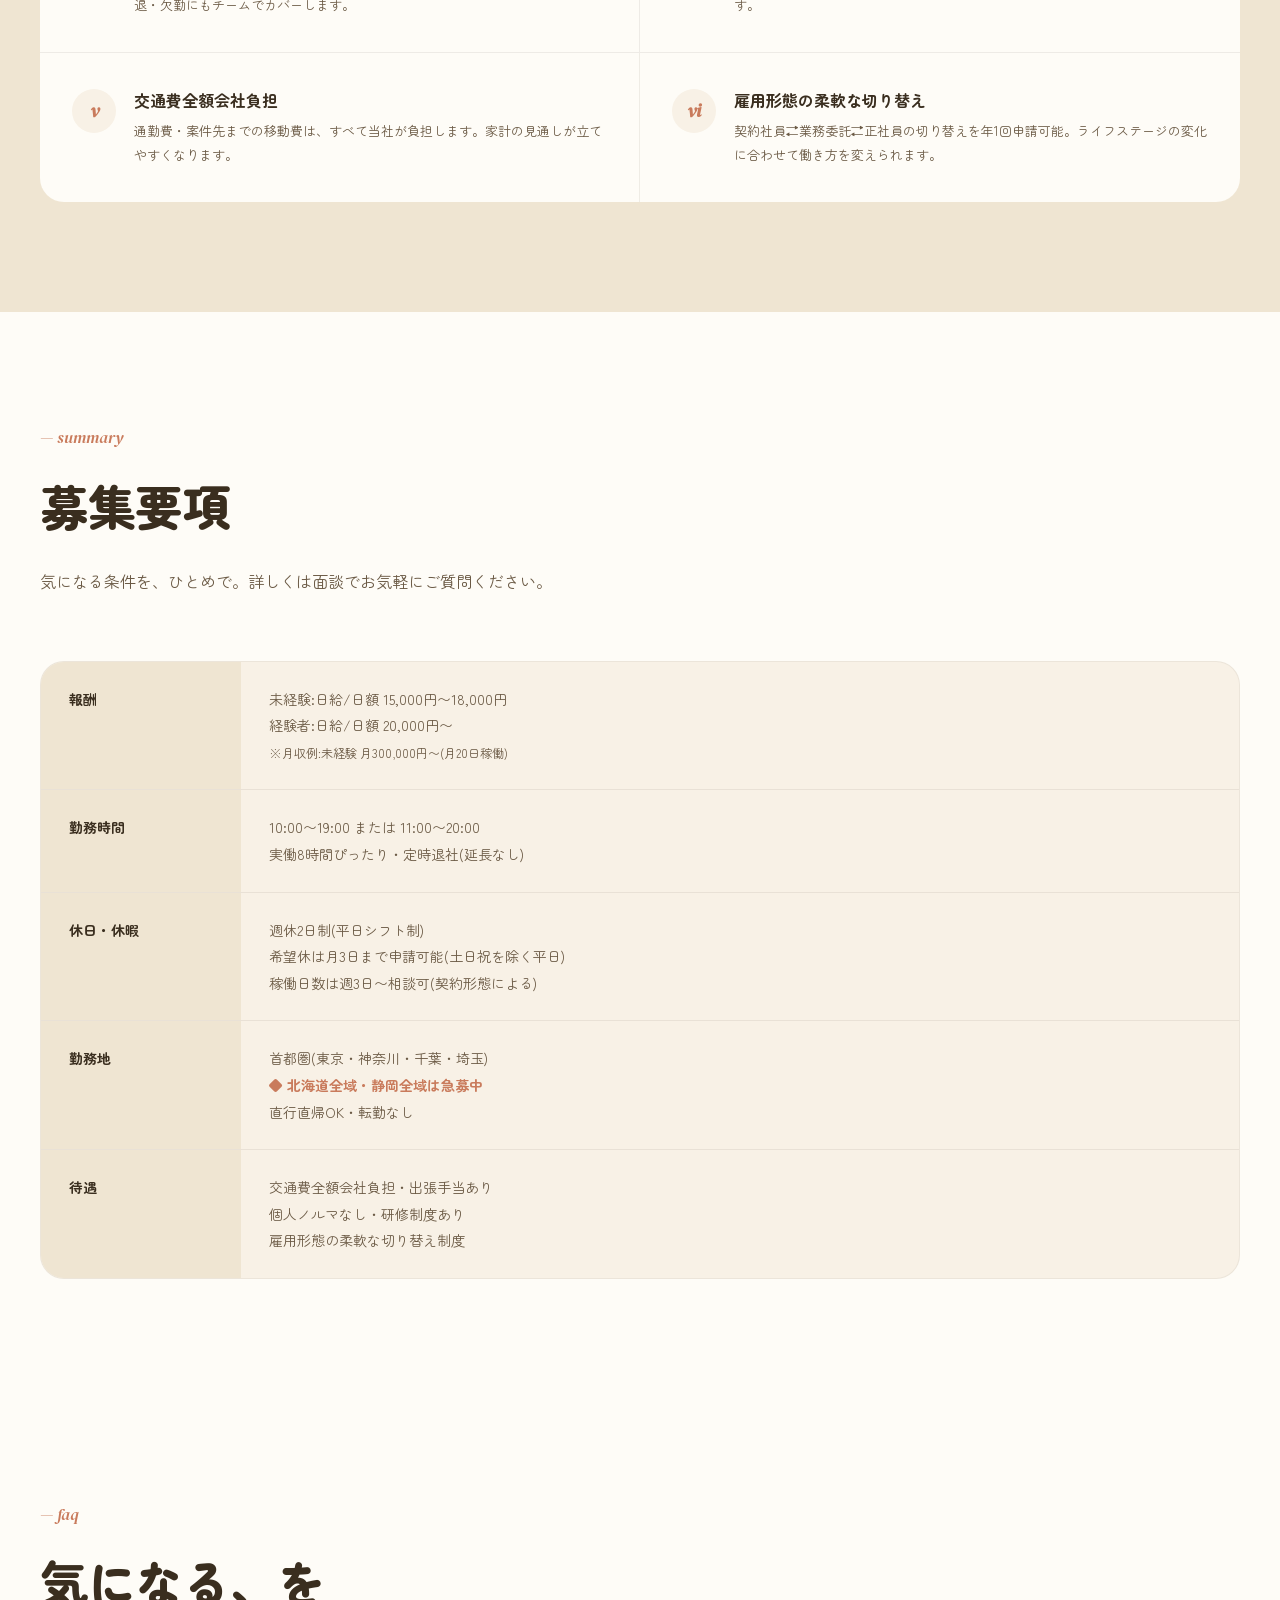
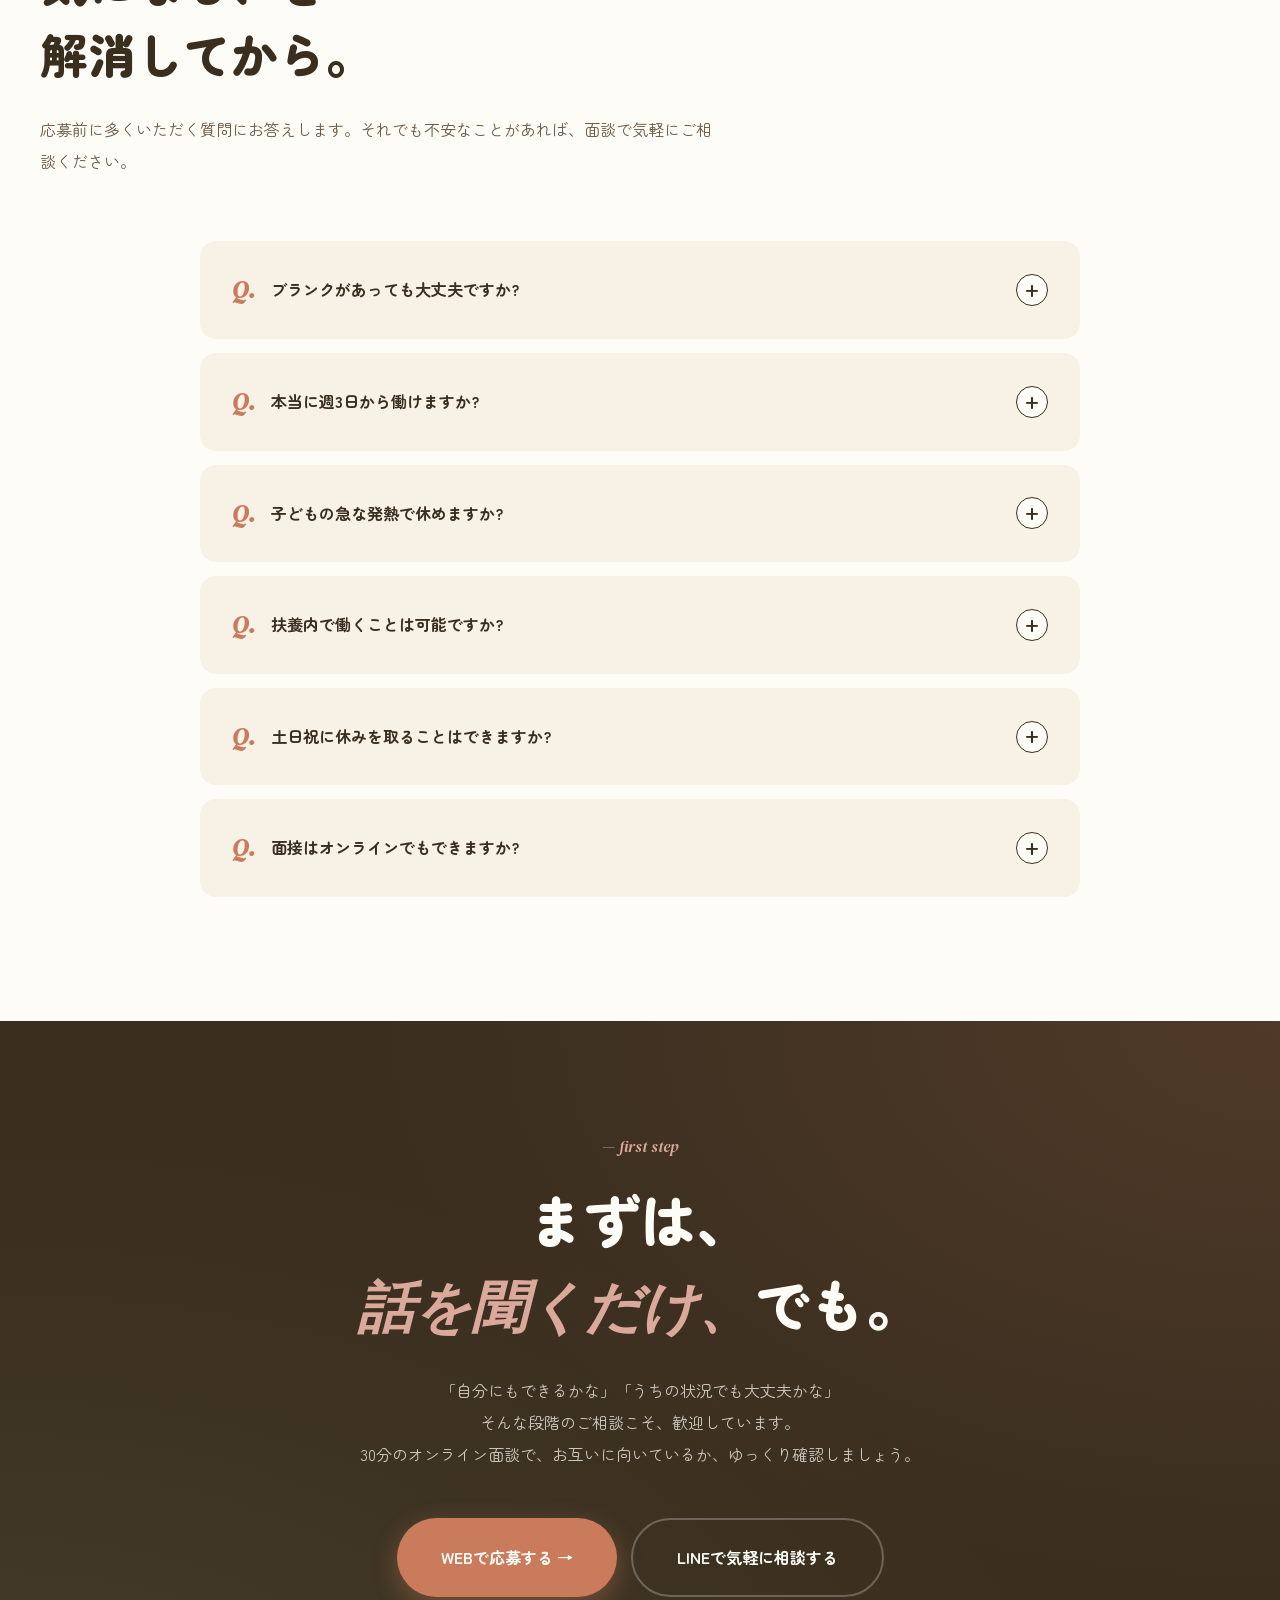
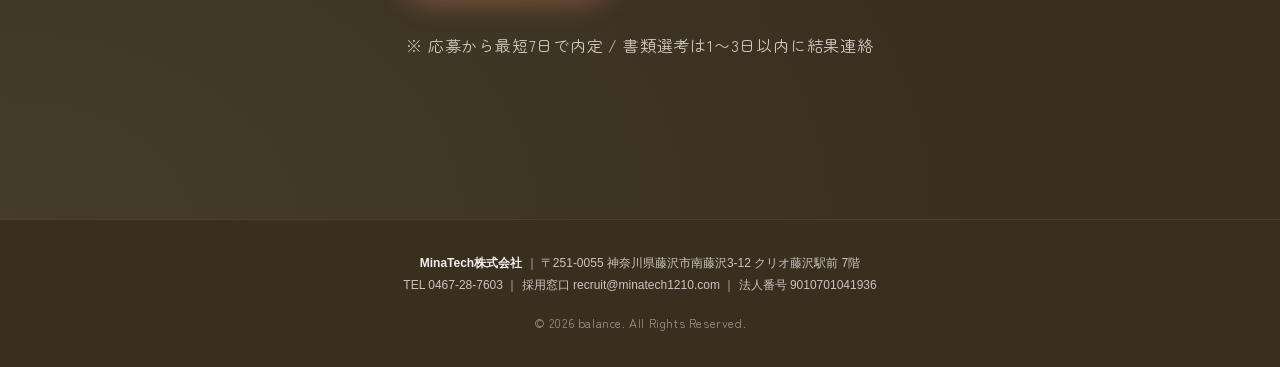
==== commit 78f8d16d: "refactor(wage): apply half-yearly step-up ONLY to 業務委託 (partner/side) 契約社員・正社員系は従来体系（未経験15,000〜18,00" ====
--- a/balance/index.html
+++ b/balance/index.html
@@ -17,7 +17,7 @@
 <meta name="robots" content="index,follow">
 <!-- JobPosting JSON-LD（Phase 2 で有効化済） -->
 <script type="application/ld+json">
-{"@context":"https://schema.org/","@type":"JobPosting","title":"携帯販売スタッフ（両立しやすい働き方）","description":"家庭と仕事の両立を大切にしたい方へ。週3日〜の稼働、平日休み、保育園の送迎に合わせたシフト調整など、ライフスタイルに合わせた働き方ができる携帯販売の仕事です。","employmentType":["CONTRACTOR","PART_TIME"],"datePosted":"2026-05-23","validThrough":"2026-11-30T23:59:59+09:00","hiringOrganization":{"@type":"Organization","name":"MinaTech株式会社","identifier":{"@type":"PropertyValue","name":"法人番号","value":"9010701041936"},"telephone":"+81-467-28-7603","address":{"@type":"PostalAddress","postalCode":"251-0055","addressCountry":"JP","addressRegion":"神奈川県","addressLocality":"藤沢市","streetAddress":"南藤沢3-12 クリオ藤沢駅前 7階"}},"jobLocation":{"@type":"Place","address":{"@type":"PostalAddress","addressCountry":"JP","addressRegion":"東京都"}},"baseSalary":{"@type":"MonetaryAmount","currency":"JPY","value":{"@type":"QuantitativeValue","minValue":17600,"maxValue":26400,"unitText":"DAY"}}}
+{"@context":"https://schema.org/","@type":"JobPosting","title":"携帯販売スタッフ（両立しやすい働き方）","description":"家庭と仕事の両立を大切にしたい方へ。週3日〜の稼働、平日休み、保育園の送迎に合わせたシフト調整など、ライフスタイルに合わせた働き方ができる携帯販売の仕事です。","employmentType":["CONTRACTOR","PART_TIME"],"datePosted":"2026-05-23","validThrough":"2026-11-30T23:59:59+09:00","hiringOrganization":{"@type":"Organization","name":"MinaTech株式会社","identifier":{"@type":"PropertyValue","name":"法人番号","value":"9010701041936"},"telephone":"+81-467-28-7603","address":{"@type":"PostalAddress","postalCode":"251-0055","addressCountry":"JP","addressRegion":"神奈川県","addressLocality":"藤沢市","streetAddress":"南藤沢3-12 クリオ藤沢駅前 7階"}},"jobLocation":{"@type":"Place","address":{"@type":"PostalAddress","addressCountry":"JP","addressRegion":"東京都"}},"baseSalary":{"@type":"MonetaryAmount","currency":"JPY","value":{"@type":"QuantitativeValue","minValue":15000,"maxValue":20000,"unitText":"DAY"}}}
 </script>
 <link rel="preconnect" href="https://fonts.googleapis.com">
 <link rel="preconnect" href="https://fonts.gstatic.com" crossorigin>
@@ -1067,7 +1067,7 @@
     <div style="background: var(--cream); border-radius: 24px; overflow: hidden; border: 1px solid rgba(58,46,31,0.06);">
       <div style="display: grid; grid-template-columns: 200px 1fr; border-bottom: 1px solid rgba(58,46,31,0.08);">
         <div style="padding: 24px 28px; background: var(--cream-deep); font-weight: 700; font-size: 14px; color: var(--ink);">報酬</div>
-        <div style="padding: 24px 28px; font-size: 14px; color: var(--ink-soft); line-height: 1.9;">【半年ごとの昇給制】<br>・入社〜6ヶ月：日給/日額 17,600円（月20日 35.2万円）<br>・7〜12ヶ月：日給/日額 20,900円（月20日 40.18万円）<br>・13〜18ヶ月：日給/日額 23,100円（月20日 46.2万円）<br>・19ヶ月〜：日給/日額 26,400円（月20日 52.8万円）<br><span style="font-size: 12px;">※経験者はスタート段階を面談で相談</span></div>
+        <div style="padding: 24px 28px; font-size: 14px; color: var(--ink-soft); line-height: 1.9;">未経験:日給/日額 15,000円〜18,000円<br>経験者:日給/日額 20,000円〜<br><span style="font-size: 12px;">※月収例:未経験 月300,000円〜(月20日稼働)</span></div>
       </div>
       <div style="display: grid; grid-template-columns: 200px 1fr; border-bottom: 1px solid rgba(58,46,31,0.08);">
         <div style="padding: 24px 28px; background: var(--cream-deep); font-weight: 700; font-size: 14px; color: var(--ink);">勤務時間</div>
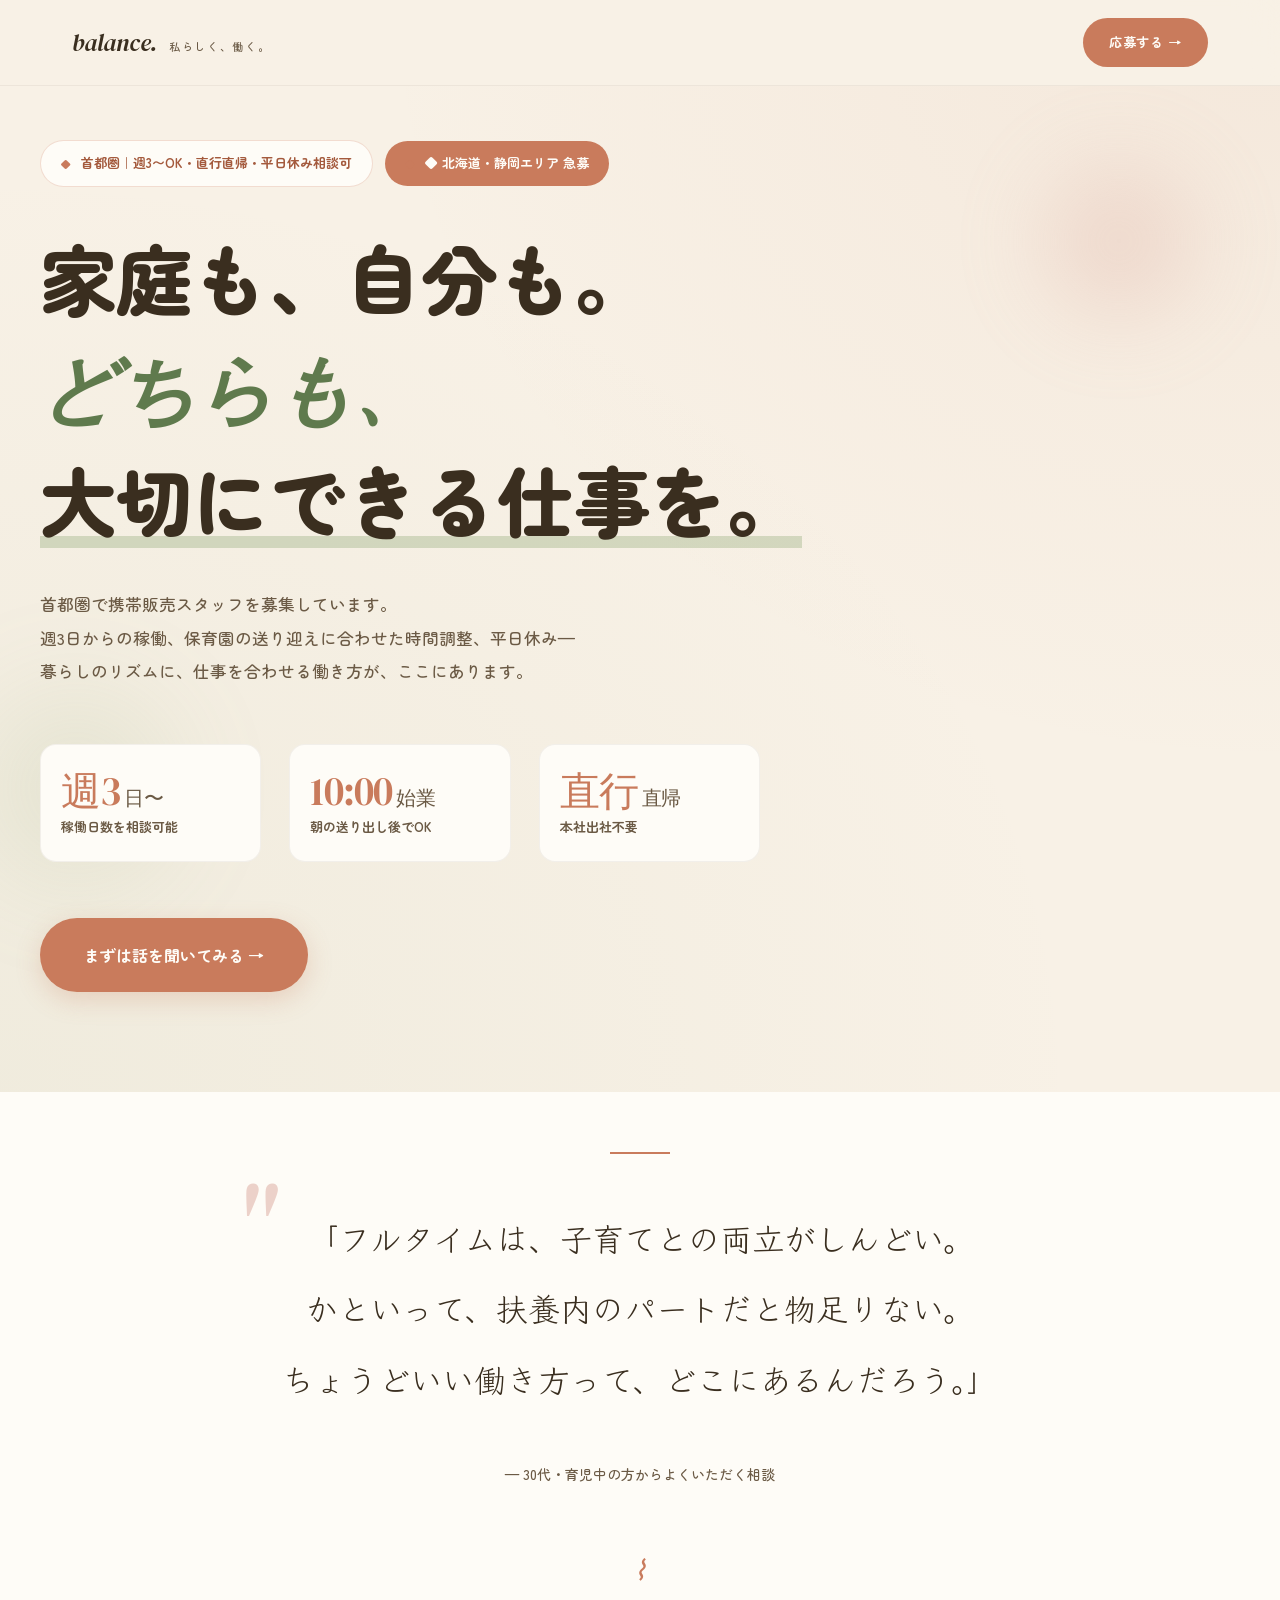
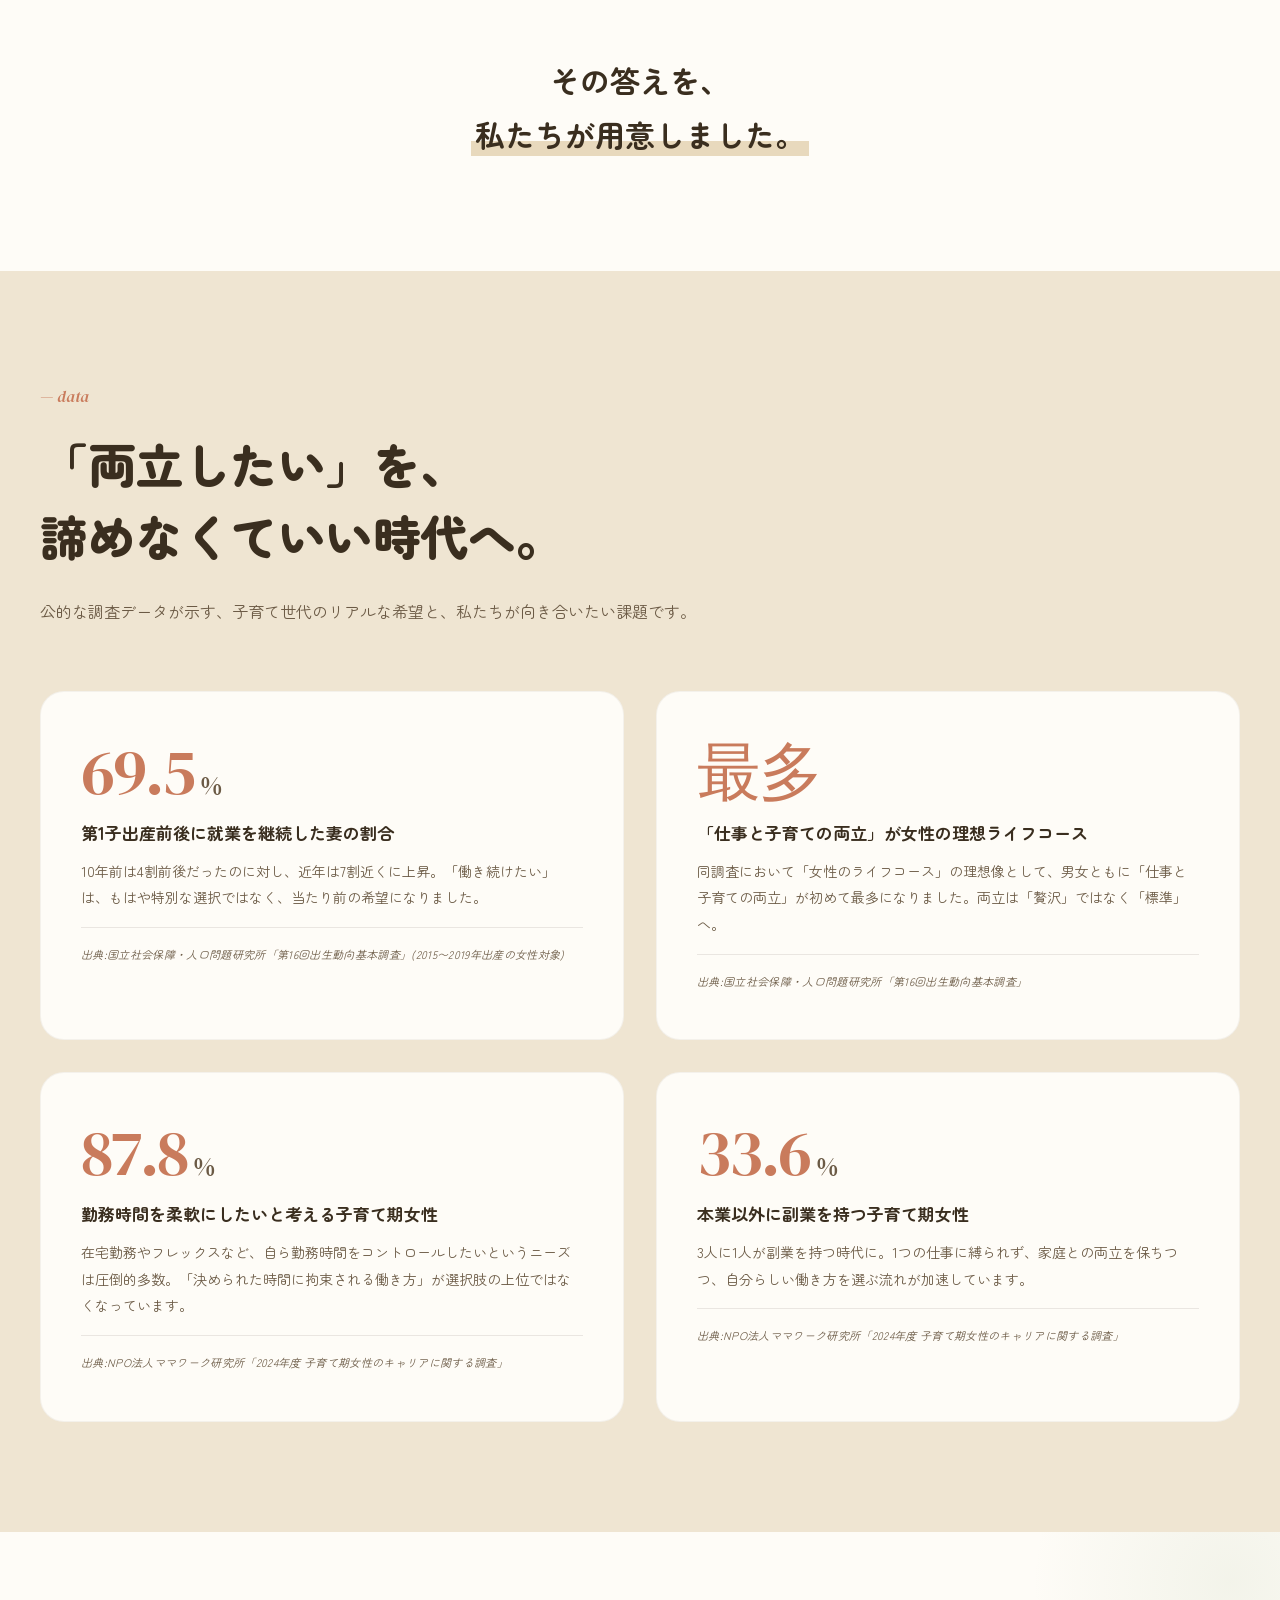
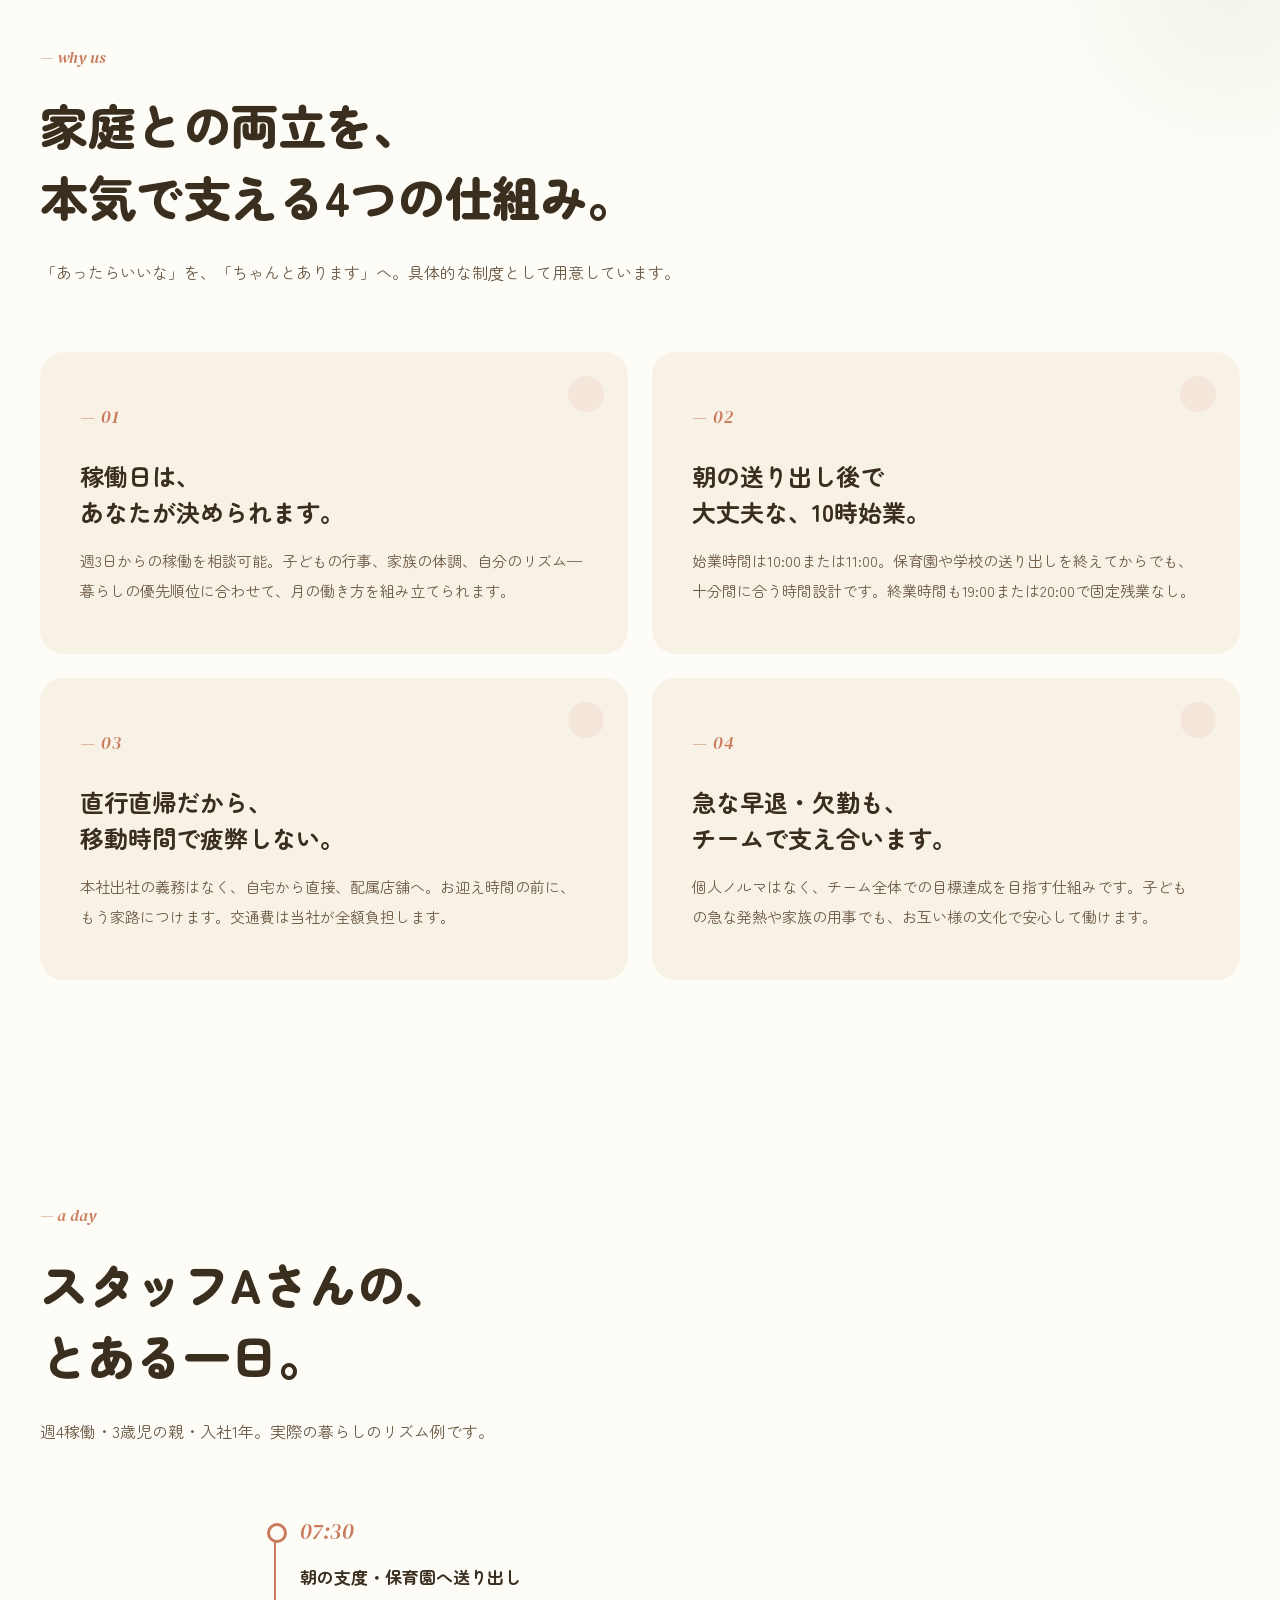
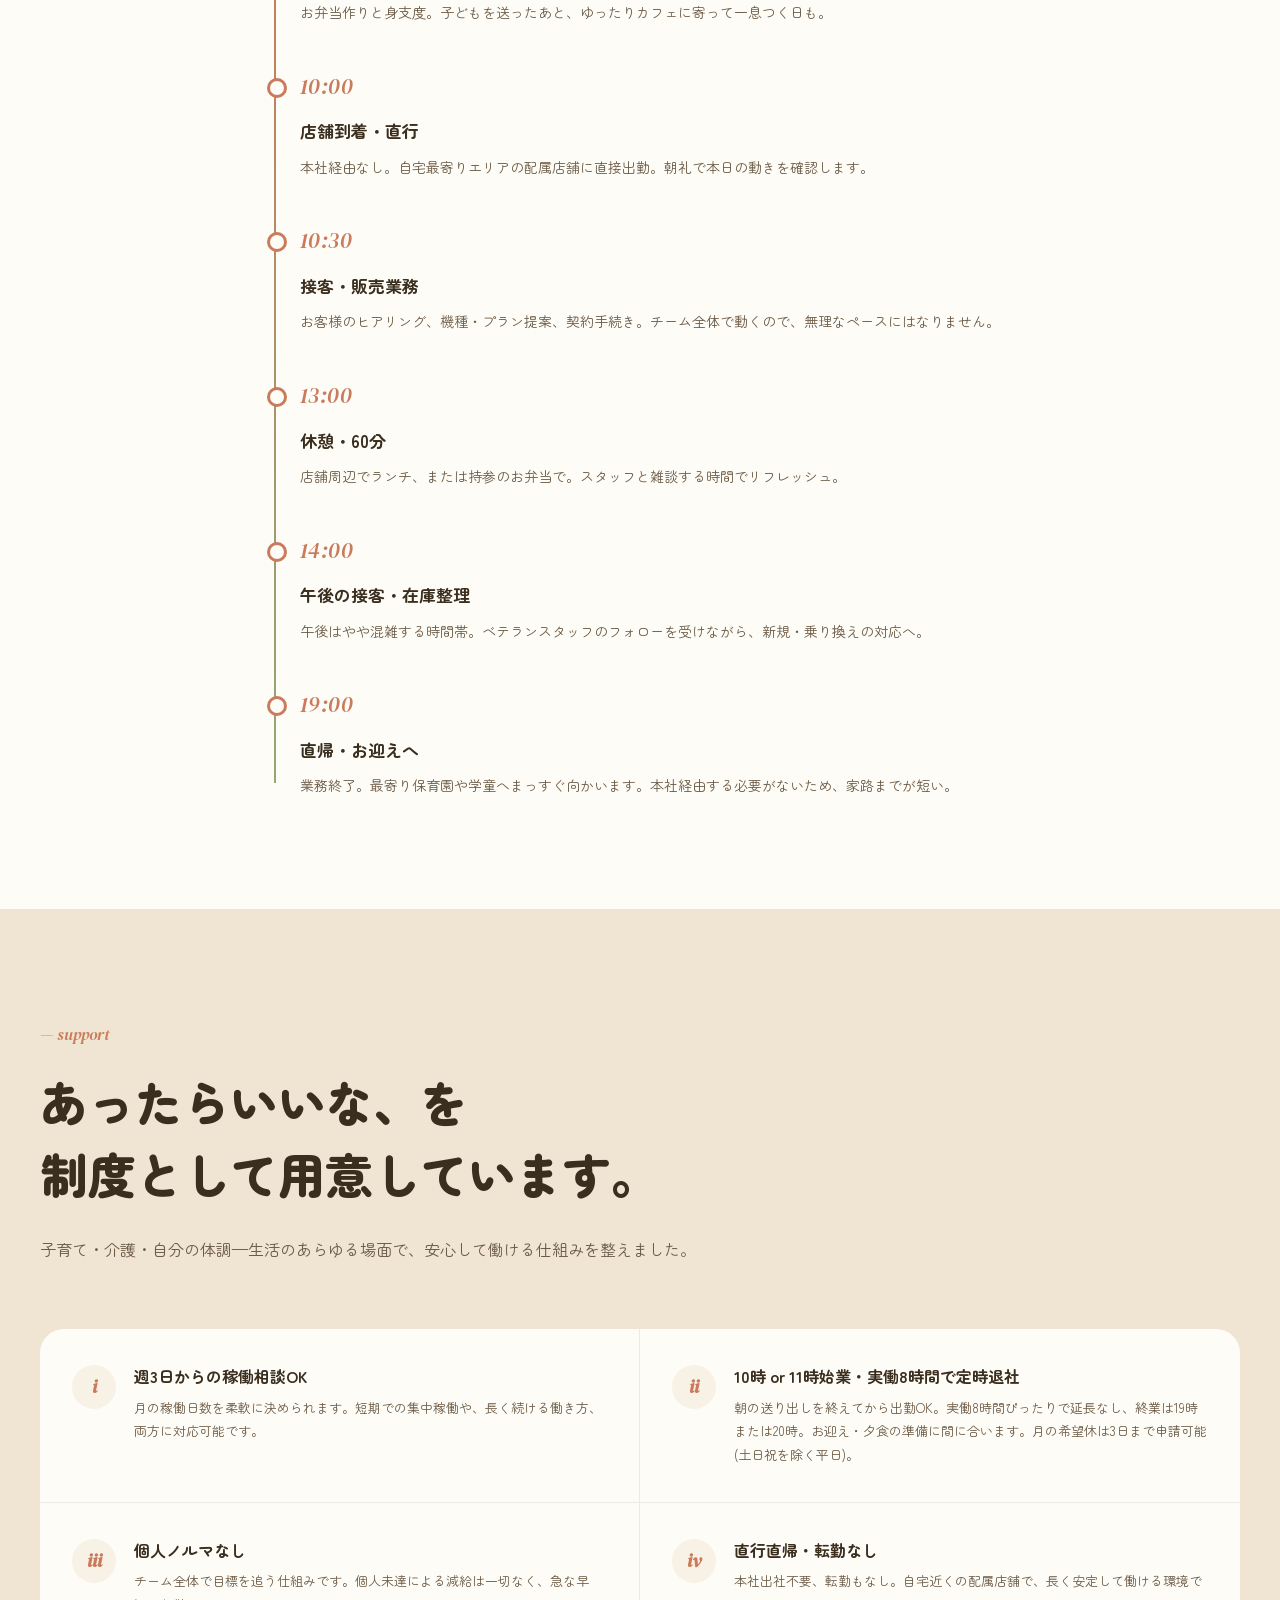
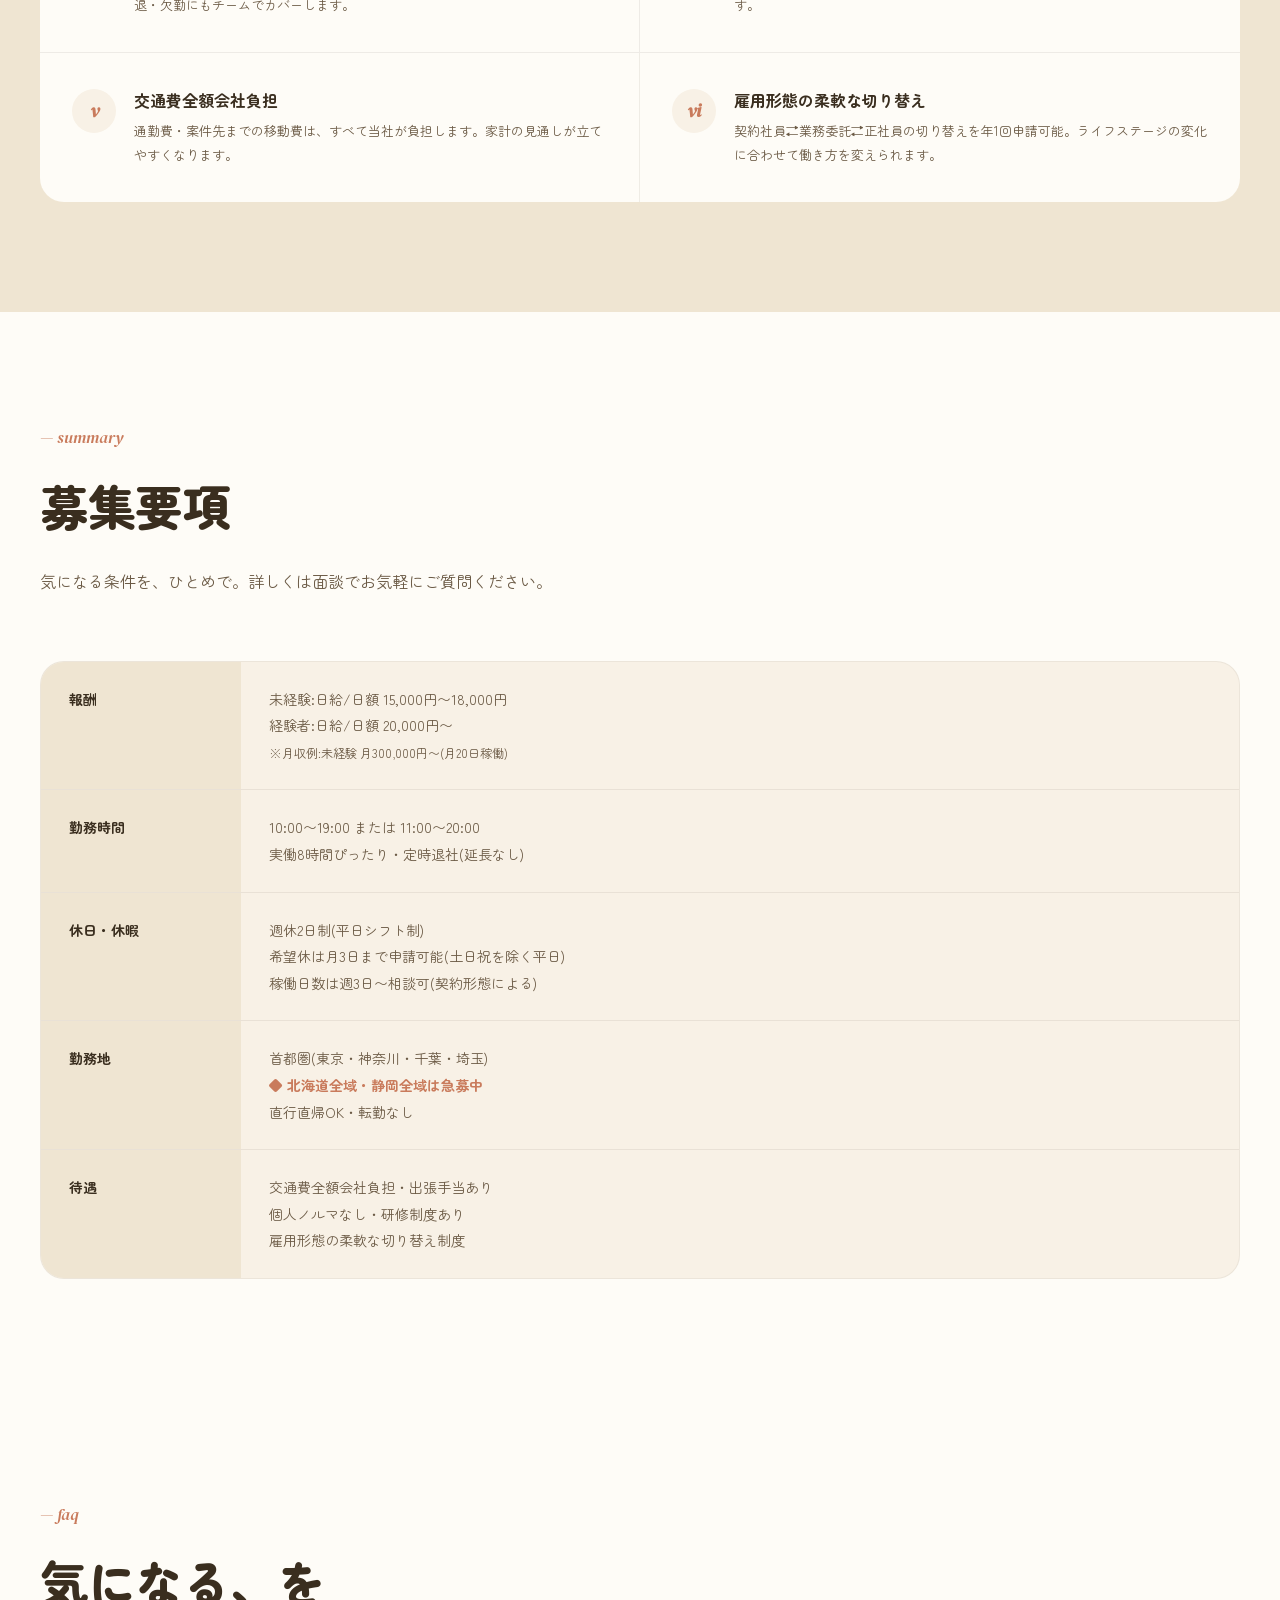
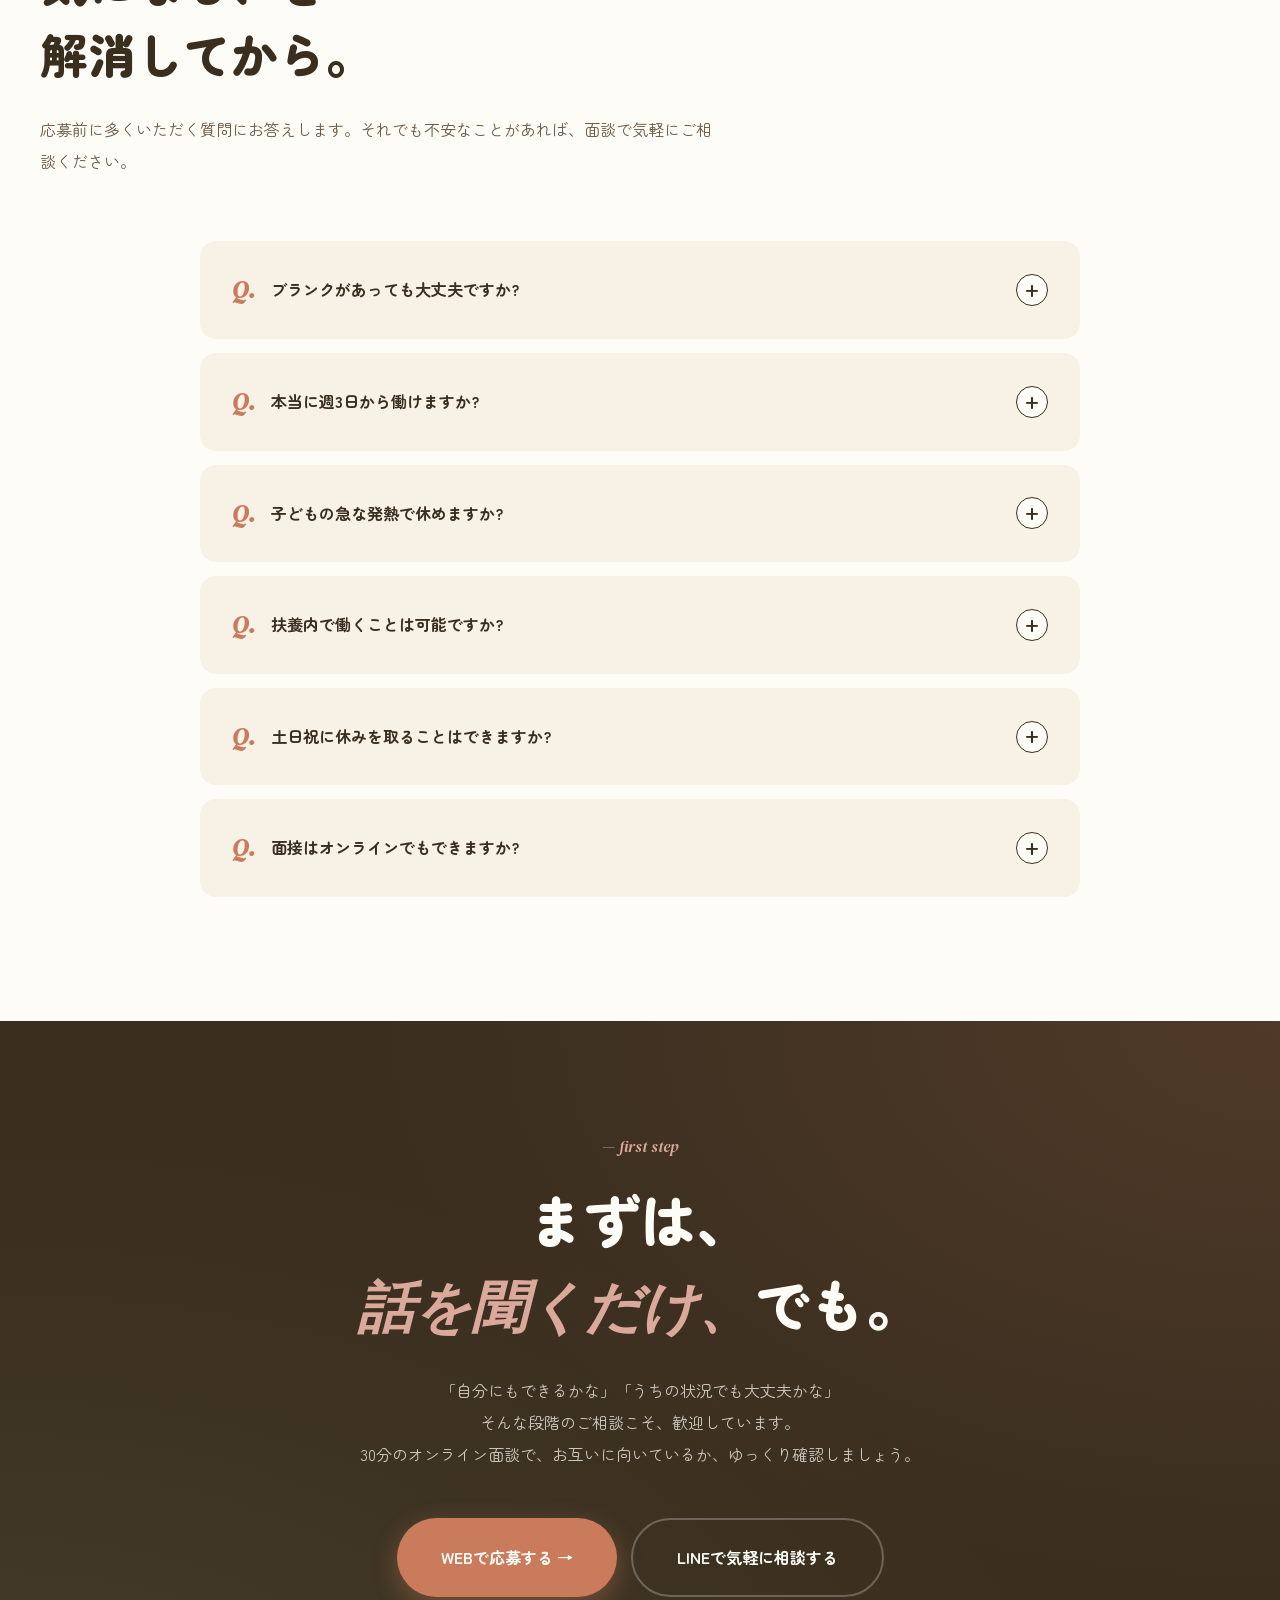
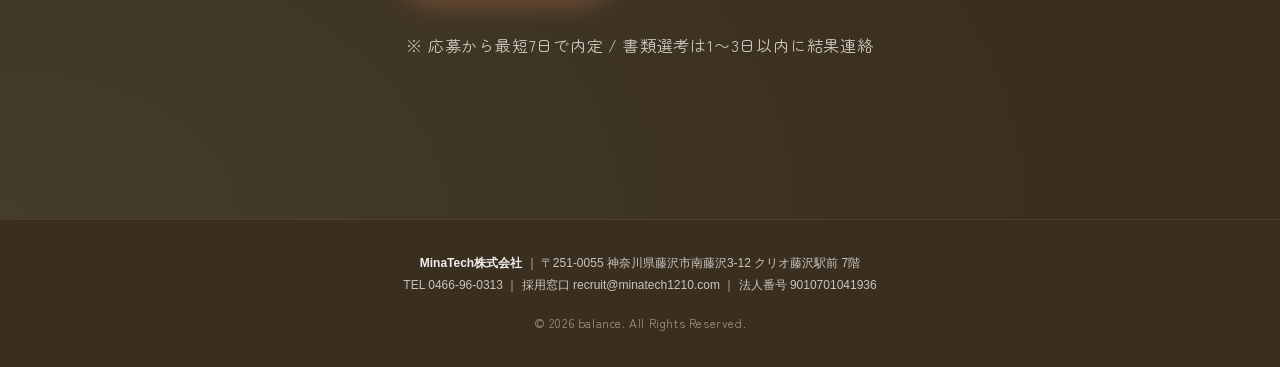
==== commit a16b3c08: "chore: update company phone to 0466-96-0313 (formerly 0467-28-7603) Co-Authored-By: Claude Opus 4.7 " ====
--- a/balance/index.html
+++ b/balance/index.html
@@ -17,7 +17,7 @@
 <meta name="robots" content="index,follow">
 <!-- JobPosting JSON-LD（Phase 2 で有効化済） -->
 <script type="application/ld+json">
-{"@context":"https://schema.org/","@type":"JobPosting","title":"携帯販売スタッフ（両立しやすい働き方）","description":"家庭と仕事の両立を大切にしたい方へ。週3日〜の稼働、平日休み、保育園の送迎に合わせたシフト調整など、ライフスタイルに合わせた働き方ができる携帯販売の仕事です。","employmentType":["CONTRACTOR","PART_TIME"],"datePosted":"2026-05-23","validThrough":"2026-11-30T23:59:59+09:00","hiringOrganization":{"@type":"Organization","name":"MinaTech株式会社","identifier":{"@type":"PropertyValue","name":"法人番号","value":"9010701041936"},"telephone":"+81-467-28-7603","address":{"@type":"PostalAddress","postalCode":"251-0055","addressCountry":"JP","addressRegion":"神奈川県","addressLocality":"藤沢市","streetAddress":"南藤沢3-12 クリオ藤沢駅前 7階"}},"jobLocation":{"@type":"Place","address":{"@type":"PostalAddress","addressCountry":"JP","addressRegion":"東京都"}},"baseSalary":{"@type":"MonetaryAmount","currency":"JPY","value":{"@type":"QuantitativeValue","minValue":15000,"maxValue":20000,"unitText":"DAY"}}}
+{"@context":"https://schema.org/","@type":"JobPosting","title":"携帯販売スタッフ（両立しやすい働き方）","description":"家庭と仕事の両立を大切にしたい方へ。週3日〜の稼働、平日休み、保育園の送迎に合わせたシフト調整など、ライフスタイルに合わせた働き方ができる携帯販売の仕事です。","employmentType":["CONTRACTOR","PART_TIME"],"datePosted":"2026-05-23","validThrough":"2026-11-30T23:59:59+09:00","hiringOrganization":{"@type":"Organization","name":"MinaTech株式会社","identifier":{"@type":"PropertyValue","name":"法人番号","value":"9010701041936"},"telephone":"+81-466-96-0313","address":{"@type":"PostalAddress","postalCode":"251-0055","addressCountry":"JP","addressRegion":"神奈川県","addressLocality":"藤沢市","streetAddress":"南藤沢3-12 クリオ藤沢駅前 7階"}},"jobLocation":{"@type":"Place","address":{"@type":"PostalAddress","addressCountry":"JP","addressRegion":"東京都"}},"baseSalary":{"@type":"MonetaryAmount","currency":"JPY","value":{"@type":"QuantitativeValue","minValue":15000,"maxValue":20000,"unitText":"DAY"}}}
 </script>
 <link rel="preconnect" href="https://fonts.googleapis.com">
 <link rel="preconnect" href="https://fonts.gstatic.com" crossorigin>
@@ -1148,7 +1148,7 @@
 <footer>
   <div style="margin-bottom: 16px; font-size: 12px; line-height: 1.85; color: rgba(255,255,255,0.72); font-family: 'Noto Sans JP', -apple-system, BlinkMacSystemFont, 'Hiragino Sans', sans-serif; letter-spacing: normal;">
     <strong style="font-weight: 700; color: rgba(255,255,255,0.92);">MinaTech株式会社</strong> ｜ 〒251-0055 神奈川県藤沢市南藤沢3-12 クリオ藤沢駅前 7階<br>
-    TEL <a href="tel:0467287603" style="color: inherit; text-decoration: none;">0467-28-7603</a> ｜ 採用窓口 <a href="mailto:recruit@minatech1210.com" style="color: inherit; text-decoration: none;">recruit@minatech1210.com</a> ｜ 法人番号 9010701041936
+    TEL <a href="tel:0466960313" style="color: inherit; text-decoration: none;">0466-96-0313</a> ｜ 採用窓口 <a href="mailto:recruit@minatech1210.com" style="color: inherit; text-decoration: none;">recruit@minatech1210.com</a> ｜ 法人番号 9010701041936
   </div>
   © 2026 balance. All Rights Reserved.
 </footer>
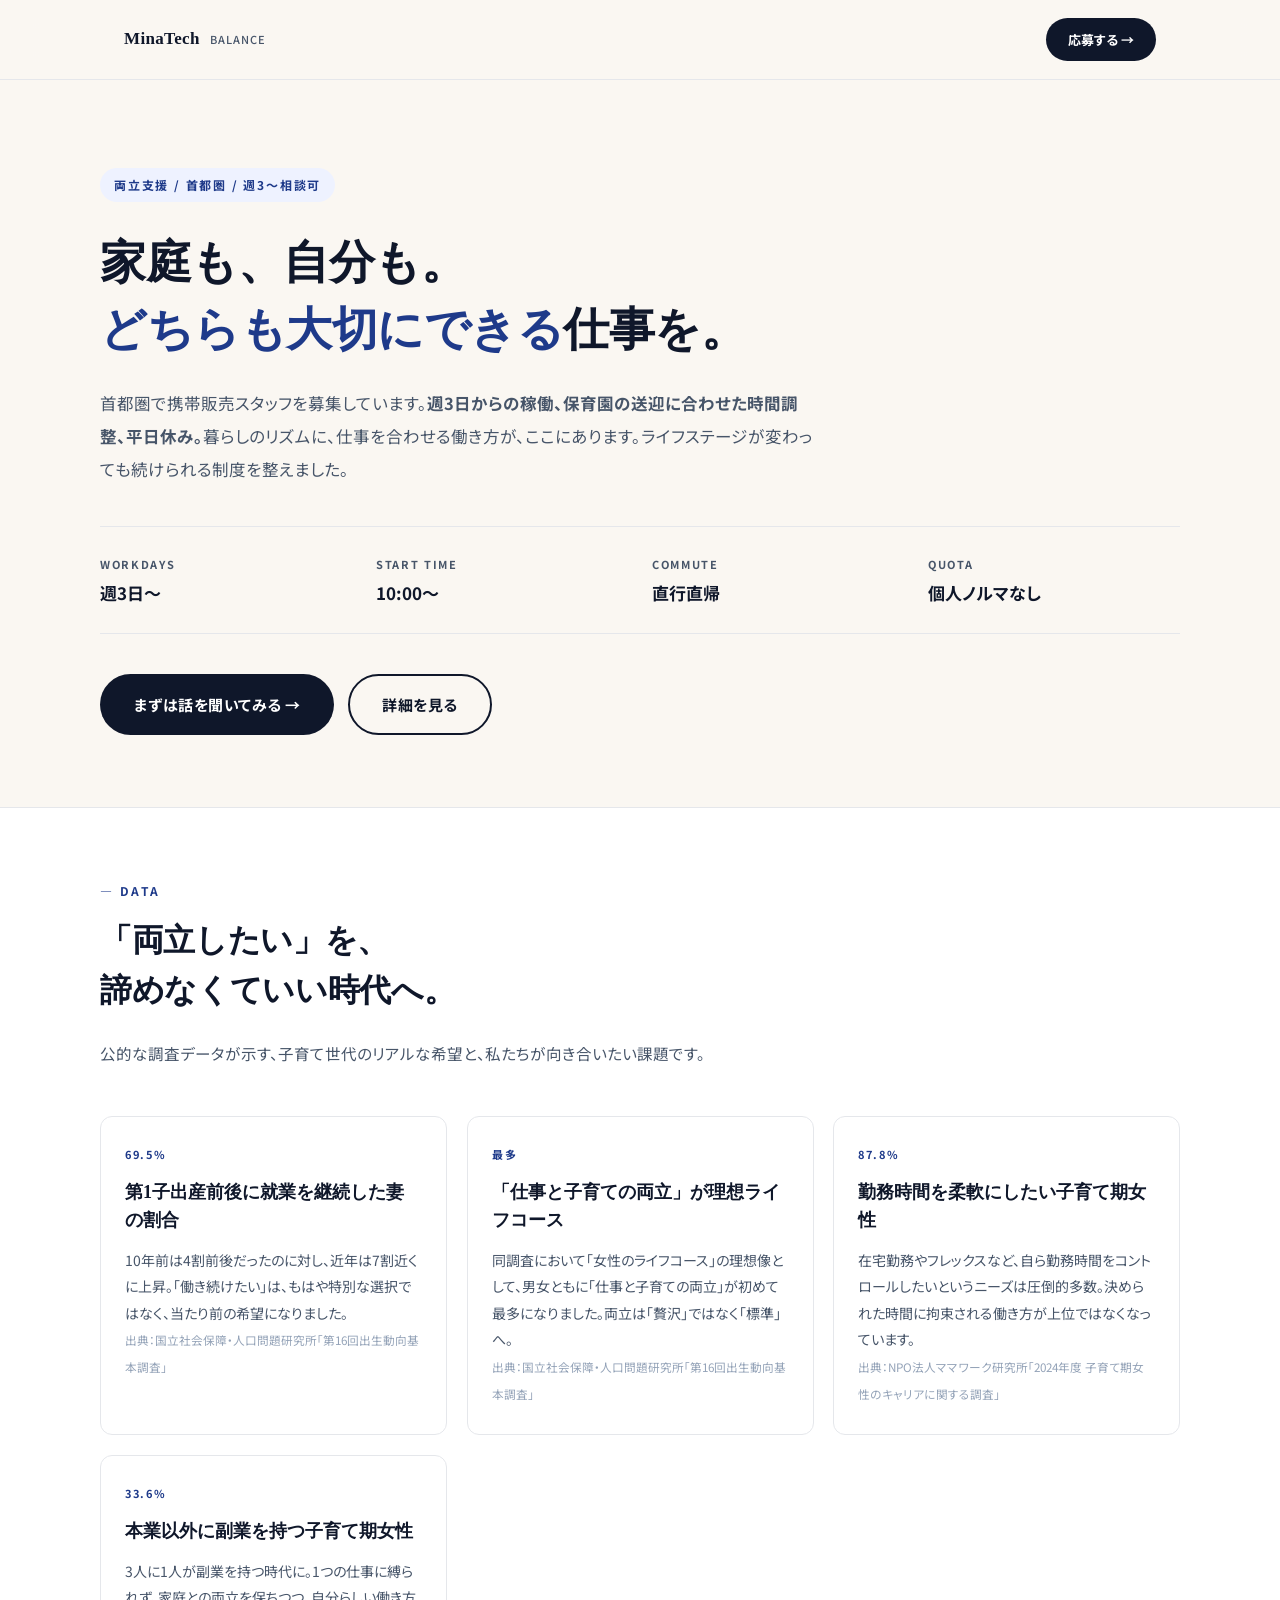
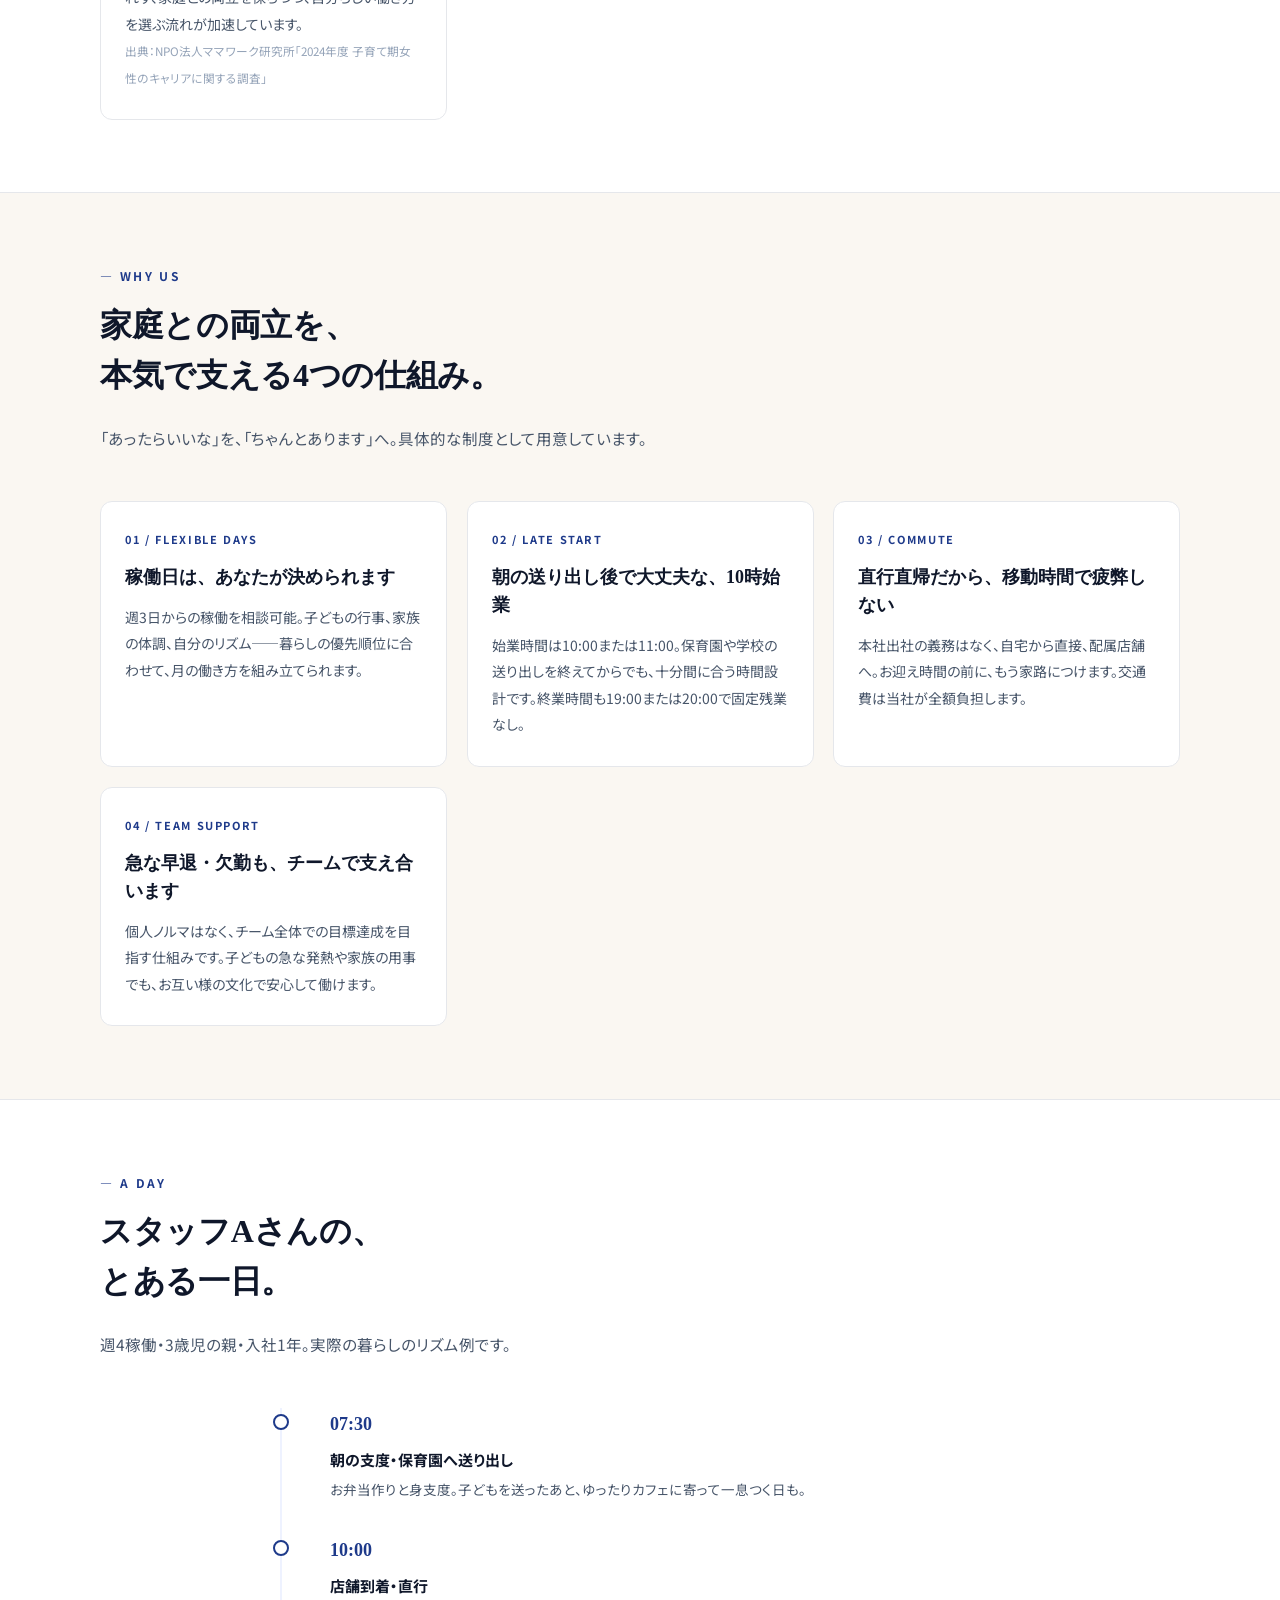
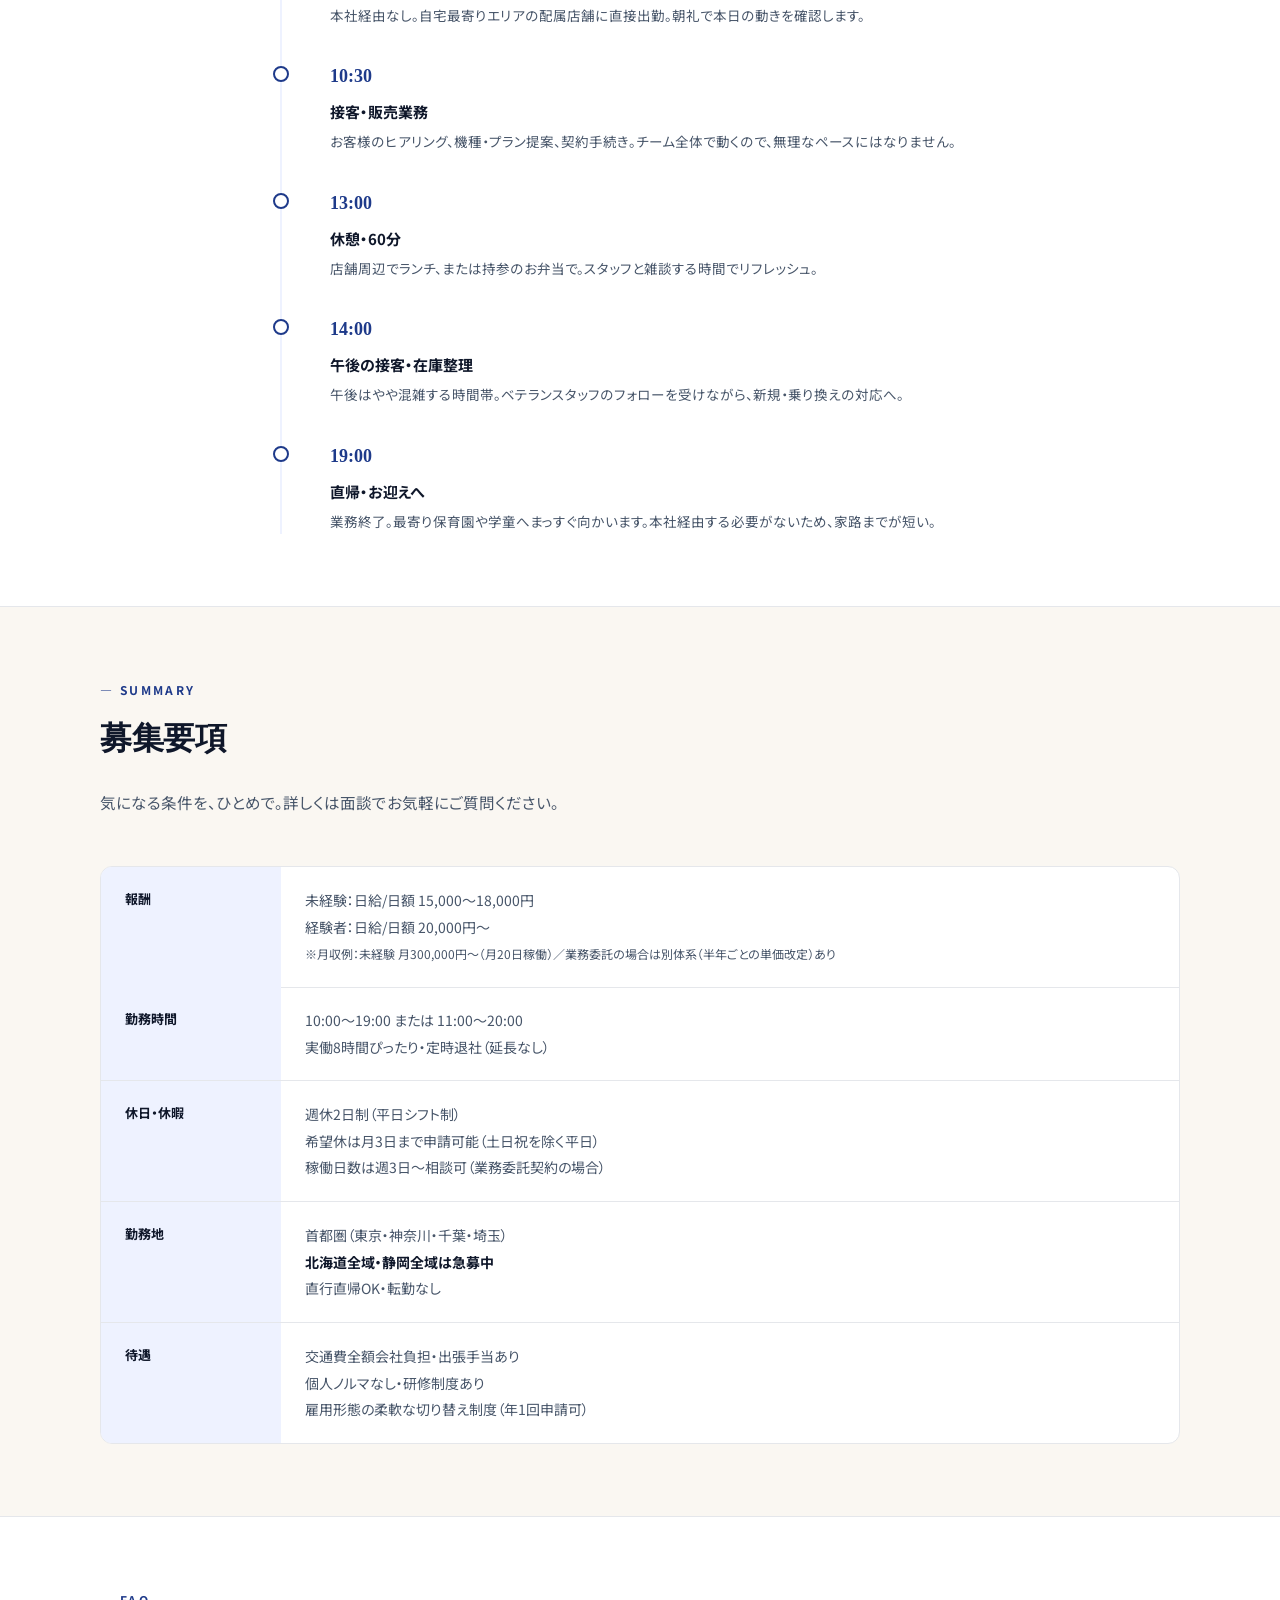
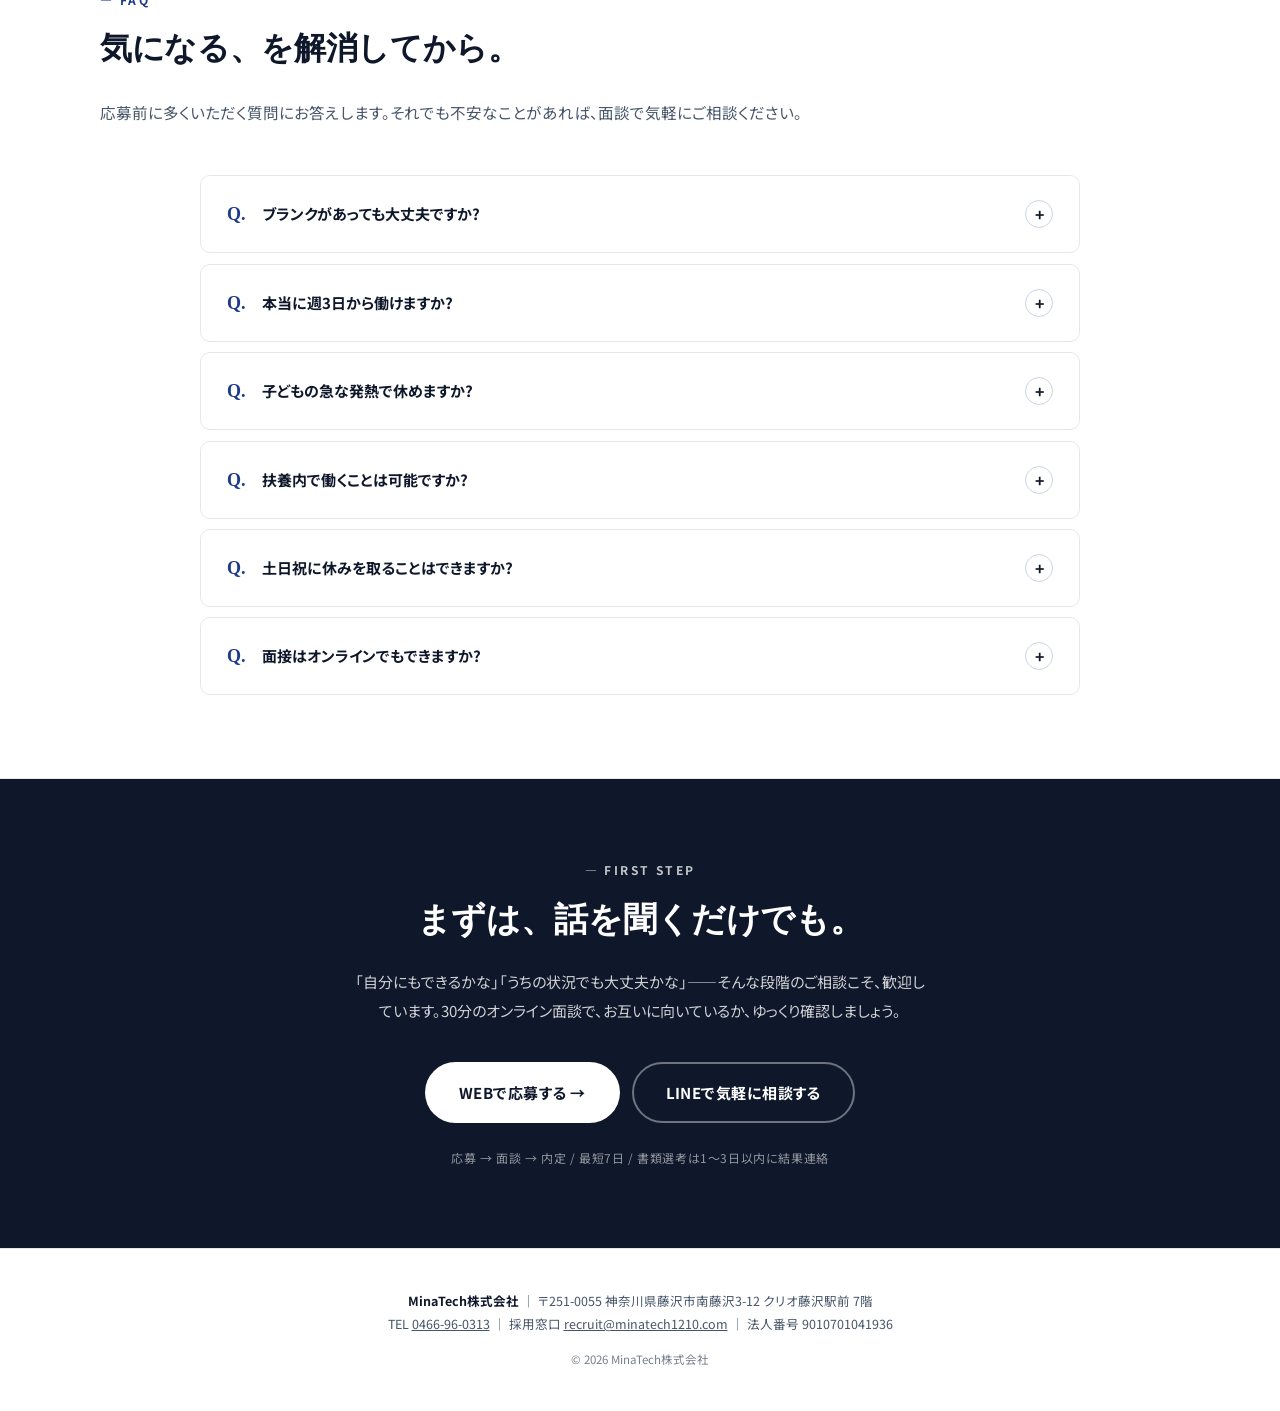
==== commit 42d51cf8: "feat(design): rewrite balance & side LPs with unified 誠実 theme + reveal balance: - Terracotta/sage の" ====
--- a/balance/index.html
+++ b/balance/index.html
@@ -15,962 +15,112 @@
 <meta property="og:locale" content="ja_JP">
 <meta name="twitter:card" content="summary_large_image">
 <meta name="robots" content="index,follow">
-<!-- JobPosting JSON-LD（Phase 2 で有効化済） -->
 <script type="application/ld+json">
 {"@context":"https://schema.org/","@type":"JobPosting","title":"携帯販売スタッフ（両立しやすい働き方）","description":"家庭と仕事の両立を大切にしたい方へ。週3日〜の稼働、平日休み、保育園の送迎に合わせたシフト調整など、ライフスタイルに合わせた働き方ができる携帯販売の仕事です。","employmentType":["CONTRACTOR","PART_TIME"],"datePosted":"2026-05-23","validThrough":"2026-11-30T23:59:59+09:00","hiringOrganization":{"@type":"Organization","name":"MinaTech株式会社","identifier":{"@type":"PropertyValue","name":"法人番号","value":"9010701041936"},"telephone":"+81-466-96-0313","address":{"@type":"PostalAddress","postalCode":"251-0055","addressCountry":"JP","addressRegion":"神奈川県","addressLocality":"藤沢市","streetAddress":"南藤沢3-12 クリオ藤沢駅前 7階"}},"jobLocation":{"@type":"Place","address":{"@type":"PostalAddress","addressCountry":"JP","addressRegion":"東京都"}},"baseSalary":{"@type":"MonetaryAmount","currency":"JPY","value":{"@type":"QuantitativeValue","minValue":15000,"maxValue":20000,"unitText":"DAY"}}}
 </script>
 <link rel="preconnect" href="https://fonts.googleapis.com">
 <link rel="preconnect" href="https://fonts.gstatic.com" crossorigin>
-<link href="https://fonts.googleapis.com/css2?family=Klee+One:wght@400;600&family=Zen+Maru+Gothic:wght@400;500;700;900&family=DM+Serif+Display:ital@0;1&display=swap" rel="stylesheet">
-<style>
-:root {
-  --terra: #C97B5C;
-  --terra-deep: #A45A3D;
-  --sage: #8FA876;
-  --sage-deep: #5F7A4D;
-  --cream: #F8F1E6;
-  --cream-deep: #EFE5D2;
-  --sand: #E8D9BD;
-  --ink: #3A2E1F;
-  --ink-soft: #6B5A45;
-  --white: #FEFCF7;
-  --rose: #DBA89C;
-}
-
-* { margin: 0; padding: 0; box-sizing: border-box; }
-
-html {
-  scroll-behavior: smooth;
-  overflow-x: hidden;
-  width: 100%;
-}
-
-body {
-  font-family: 'Zen Maru Gothic', -apple-system, sans-serif;
-  color: var(--ink);
-  background: var(--cream);
-  line-height: 1.9;
-  overflow-x: hidden;
-  -webkit-font-smoothing: antialiased;
-  width: 100%;
-  position: relative;
-}
-
-section { overflow-x: clip; }
-
-/* ========== HEADER ========== */
-.header {
-  position: fixed;
-  top: 0; left: 0; right: 0;
-  z-index: 100;
-  background: rgba(248, 241, 230, 0.92);
-  backdrop-filter: blur(20px);
-  -webkit-backdrop-filter: blur(20px);
-  border-bottom: 1px solid rgba(58, 46, 31, 0.06);
-}
-.header-inner {
-  max-width: 1200px;
-  margin: 0 auto;
-  padding: 18px 32px;
-  display: flex;
-  justify-content: space-between;
-  align-items: center;
-}
-.logo {
-  font-family: 'DM Serif Display', serif;
-  font-style: italic;
-  font-size: 24px;
-  color: var(--ink);
-  letter-spacing: -0.01em;
-}
-.logo-jp {
-  font-family: 'Zen Maru Gothic', sans-serif;
-  font-size: 11px;
-  font-weight: 500;
-  color: var(--ink-soft);
-  margin-left: 8px;
-  letter-spacing: 0.15em;
-}
-.cta-header {
-  padding: 12px 26px;
-  background: var(--terra);
-  color: var(--white);
-  text-decoration: none;
-  font-weight: 700;
-  font-size: 13px;
-  border-radius: 100px;
-  transition: all 0.3s;
-  letter-spacing: 0.05em;
-}
-.cta-header:hover { background: var(--terra-deep); }
-
-/* ========== HERO ========== */
-.hero {
-  min-height: 95vh;
-  position: relative;
-  padding: 140px 32px 100px;
-  overflow: hidden;
-  background:
-    radial-gradient(ellipse at top right, rgba(201, 123, 92, 0.08), transparent 50%),
-    radial-gradient(ellipse at bottom left, rgba(143, 168, 118, 0.08), transparent 60%),
-    var(--cream);
-  width: 100%;
-  max-width: 100vw;
-}
-.hero-decoration {
-  position: absolute;
-  top: 12%;
-  right: 4%;
-  width: 220px;
-  height: 220px;
-  border-radius: 50%;
-  background: radial-gradient(circle, var(--rose) 0%, transparent 70%);
-  opacity: 0.4;
-  filter: blur(40px);
-  pointer-events: none;
-}
-.hero-decoration-2 {
-  position: absolute;
-  bottom: 15%;
-  left: -5%;
-  width: 280px;
-  height: 280px;
-  border-radius: 50%;
-  background: radial-gradient(circle, var(--sage) 0%, transparent 70%);
-  opacity: 0.2;
-  filter: blur(50px);
-  pointer-events: none;
-}
-.hero-inner {
-  max-width: 1200px;
-  margin: 0 auto;
-  position: relative;
-  z-index: 2;
-}
-.hero-tag {
-  display: inline-flex;
-  align-items: center;
-  gap: 10px;
-  padding: 10px 20px;
-  background: var(--white);
-  border: 1px solid rgba(201, 123, 92, 0.25);
-  border-radius: 100px;
-  font-size: 13px;
-  font-weight: 700;
-  color: var(--terra-deep);
-  margin-bottom: 36px;
-  animation: fadeUp 0.8s 0.2s both;
-}
-.hero-tag::before {
-  content: '◆';
-  color: var(--terra);
-  font-size: 10px;
-}
-.hero h1 {
-  font-family: 'Zen Maru Gothic', sans-serif;
-  font-weight: 900;
-  font-size: clamp(36px, 6vw, 80px);
-  line-height: 1.4;
-  letter-spacing: -0.01em;
-  color: var(--ink);
-  margin-bottom: 36px;
-  animation: fadeUp 0.8s 0.4s both;
-}
-.hero h1 .accent {
-  color: var(--terra);
-  position: relative;
-}
-.hero h1 .underline-wave {
-  position: relative;
-  display: inline-block;
-}
-.hero h1 .underline-wave::after {
-  content: '';
-  position: absolute;
-  left: 0; right: 0;
-  bottom: 4px;
-  height: 12px;
-  background: rgba(143, 168, 118, 0.35);
-  z-index: -1;
-}
-.hero-script {
-  font-family: 'DM Serif Display', serif;
-  font-style: italic;
-  color: var(--sage-deep);
-}
-.hero-sub {
-  font-size: clamp(15px, 1.3vw, 18px);
-  color: var(--ink-soft);
-  max-width: 600px;
-  margin-bottom: 56px;
-  font-weight: 500;
-  line-height: 2;
-  animation: fadeUp 0.8s 0.6s both;
-}
-.hero-stats {
-  display: grid;
-  grid-template-columns: repeat(3, 1fr);
-  gap: 28px;
-  max-width: 720px;
-  margin-bottom: 56px;
-  animation: fadeUp 0.8s 0.8s both;
-}
-.stat {
-  background: var(--white);
-  padding: 24px 20px;
-  border-radius: 16px;
-  border: 1px solid rgba(58, 46, 31, 0.06);
-}
-.stat-num {
-  font-family: 'DM Serif Display', serif;
-  font-size: clamp(28px, 3.2vw, 40px);
-  color: var(--terra);
-  line-height: 1.1;
-  letter-spacing: -0.02em;
-  margin-bottom: 4px;
-}
-.stat-num .unit { font-size: 0.5em; color: var(--ink-soft); margin-left: 4px; }
-.stat-label {
-  font-size: 13px;
-  color: var(--ink-soft);
-  font-weight: 600;
-  line-height: 1.5;
-}
-.hero-cta-group {
-  display: flex;
-  gap: 14px;
-  flex-wrap: wrap;
-  animation: fadeUp 0.8s 1s both;
-}
-.btn-primary {
-  padding: 22px 44px;
-  background: var(--terra);
-  color: var(--white);
-  text-decoration: none;
-  font-weight: 700;
-  font-size: 16px;
-  border-radius: 100px;
-  transition: all 0.3s;
-  display: inline-flex;
-  align-items: center;
-  gap: 10px;
-  box-shadow: 0 8px 24px rgba(201, 123, 92, 0.25);
-}
-.btn-primary:hover { background: var(--terra-deep); transform: translateY(-2px); box-shadow: 0 12px 32px rgba(201, 123, 92, 0.35); }
-.btn-secondary {
-  padding: 22px 44px;
-  background: transparent;
-  color: var(--ink);
-  text-decoration: none;
-  font-weight: 700;
-  font-size: 16px;
-  border: 2px solid var(--ink);
-  border-radius: 100px;
-  transition: all 0.3s;
-  display: inline-flex;
-  align-items: center;
-  gap: 10px;
-}
-.btn-secondary:hover { background: var(--ink); color: var(--white); }
-
-/* ========== SECTION COMMON ========== */
-section { padding: 110px 32px; position: relative; }
-.section-inner { max-width: 1200px; margin: 0 auto; }
-.section-label {
-  font-family: 'DM Serif Display', serif;
-  font-style: italic;
-  font-size: 16px;
-  color: var(--terra);
-  margin-bottom: 16px;
-  display: block;
-}
-.section-label::before { content: '— '; }
-.section-title {
-  font-family: 'Zen Maru Gothic', sans-serif;
-  font-weight: 900;
-  font-size: clamp(28px, 4vw, 48px);
-  line-height: 1.5;
-  color: var(--ink);
-  margin-bottom: 24px;
-  letter-spacing: -0.01em;
-}
-.section-sub {
-  font-size: 16px;
-  color: var(--ink-soft);
-  margin-bottom: 64px;
-  max-width: 680px;
-  line-height: 2;
-}
-
-/* ========== STORY SECTION (悩み起点) ========== */
-.story {
-  background: var(--white);
-  position: relative;
-}
-.story::before {
-  content: '';
-  position: absolute;
-  top: 60px;
-  left: 50%;
-  transform: translateX(-50%);
-  width: 60px;
-  height: 2px;
-  background: var(--terra);
-}
-.story-inner {
-  max-width: 800px;
-  margin: 0 auto;
-  text-align: center;
-}
-.story-quote {
-  font-family: 'Klee One', serif;
-  font-size: clamp(22px, 2.6vw, 32px);
-  line-height: 2.2;
-  color: var(--ink);
-  margin-bottom: 48px;
-  position: relative;
-  padding: 0 20px;
-}
-.story-quote::before {
-  content: '"';
-  font-family: 'DM Serif Display', serif;
-  font-style: italic;
-  font-size: 100px;
-  color: var(--rose);
-  position: absolute;
-  top: -30px;
-  left: -10px;
-  opacity: 0.5;
-  line-height: 1;
-}
-.story-attribution {
-  font-size: 14px;
-  color: var(--ink-soft);
-  font-weight: 500;
-}
-.story-divider {
-  margin: 56px auto;
-  text-align: center;
-  font-family: 'DM Serif Display', serif;
-  font-style: italic;
-  font-size: 28px;
-  color: var(--terra);
-}
-.story-answer {
-  font-size: clamp(20px, 2.4vw, 30px);
-  font-weight: 700;
-  line-height: 1.8;
-  color: var(--ink);
-}
-.story-answer .highlight {
-  background: linear-gradient(transparent 65%, var(--sand) 65%);
-  padding: 0 4px;
-}
-
-/* ========== STATS SECTION (統計データ) ========== */
-.stats-section { background: var(--cream-deep); }
-.stats-grid {
-  display: grid;
-  grid-template-columns: repeat(2, 1fr);
-  gap: 32px;
-}
-.stat-card {
-  background: var(--white);
-  padding: 48px 40px;
-  border-radius: 24px;
-  border: 1px solid rgba(58, 46, 31, 0.05);
-  transition: all 0.3s;
-}
-.stat-card:hover { transform: translateY(-4px); box-shadow: 0 20px 40px rgba(58, 46, 31, 0.06); }
-.stat-card-num {
-  font-family: 'DM Serif Display', serif;
-  font-size: clamp(40px, 5vw, 64px);
-  color: var(--terra);
-  line-height: 1;
-  margin-bottom: 16px;
-  letter-spacing: -0.03em;
-}
-.stat-card-num .unit { font-size: 0.4em; color: var(--ink-soft); margin-left: 6px; }
-.stat-card-label {
-  font-size: 17px;
-  font-weight: 700;
-  color: var(--ink);
-  margin-bottom: 12px;
-  line-height: 1.5;
-}
-.stat-card-desc {
-  font-size: 14px;
-  color: var(--ink-soft);
-  line-height: 1.9;
-  margin-bottom: 16px;
-}
-.stat-card-source {
-  font-size: 11px;
-  color: var(--ink-soft);
-  font-style: italic;
-  padding-top: 16px;
-  border-top: 1px solid rgba(58, 46, 31, 0.1);
-  letter-spacing: 0.03em;
-}
-
-/* ========== WHY SECTION ========== */
-.why {
-  background: var(--white);
-  position: relative;
-  overflow: hidden;
-}
-.why::before {
-  content: '';
-  position: absolute;
-  top: -150px;
-  right: -150px;
-  width: 400px;
-  height: 400px;
-  border-radius: 50%;
-  background: radial-gradient(circle, rgba(143, 168, 118, 0.1) 0%, transparent 70%);
-}
-.why-grid {
-  display: grid;
-  grid-template-columns: repeat(2, 1fr);
-  gap: 24px;
-  margin-top: 64px;
-}
-.why-item {
-  background: var(--cream);
-  padding: 48px 40px;
-  border-radius: 24px;
-  position: relative;
-  overflow: hidden;
-  transition: all 0.4s;
-}
-.why-item:hover { transform: translateY(-6px); }
-.why-item::before {
-  content: '';
-  position: absolute;
-  top: 24px;
-  right: 24px;
-  width: 36px;
-  height: 36px;
-  border-radius: 50%;
-  background: var(--rose);
-  opacity: 0.15;
-}
-.why-num {
-  font-family: 'DM Serif Display', serif;
-  font-style: italic;
-  font-size: 18px;
-  color: var(--terra);
-  margin-bottom: 24px;
-  letter-spacing: 0.05em;
-}
-.why-item h3 {
-  font-family: 'Zen Maru Gothic', sans-serif;
-  font-size: 24px;
-  font-weight: 700;
-  line-height: 1.5;
-  color: var(--ink);
-  margin-bottom: 16px;
-}
-.why-item p {
-  color: var(--ink-soft);
-  font-size: 15px;
-  line-height: 2;
-}
-
-/* ========== VOICE SECTION ========== */
-.voice {
-  background: linear-gradient(180deg, var(--cream-deep) 0%, var(--cream) 100%);
-}
-.voice-grid {
-  display: grid;
-  grid-template-columns: repeat(3, 1fr);
-  gap: 28px;
-  margin-top: 56px;
-}
-.voice-card {
-  background: var(--white);
-  padding: 36px 32px;
-  border-radius: 20px;
-  border: 1px solid rgba(58, 46, 31, 0.06);
-  position: relative;
-  transition: all 0.3s;
-}
-.voice-card:hover { transform: translateY(-6px); box-shadow: 0 20px 40px rgba(58, 46, 31, 0.06); }
-.video-placeholder-vert {
-  position: relative;
-  aspect-ratio: 9 / 16;
-  background: linear-gradient(135deg, var(--cream-deep) 0%, var(--sand) 100%);
-  border-radius: 16px;
-  margin-bottom: 24px;
-  overflow: hidden;
-  cursor: pointer;
-  display: flex;
-  align-items: center;
-  justify-content: center;
-  flex-direction: column;
-  gap: 12px;
-}
-.play-btn {
-  width: 64px;
-  height: 64px;
-  border-radius: 50%;
-  background: var(--white);
-  display: flex;
-  align-items: center;
-  justify-content: center;
-  box-shadow: 0 8px 20px rgba(58, 46, 31, 0.15);
-  transition: all 0.3s;
-}
-.video-placeholder-vert:hover .play-btn { transform: scale(1.1); }
-.play-btn svg { width: 22px; height: 22px; fill: var(--terra); margin-left: 3px; }
-.video-label {
-  font-family: 'DM Serif Display', serif;
-  font-style: italic;
-  font-size: 13px;
-  color: var(--ink-soft);
-}
-.voice-quote {
-  font-family: 'Klee One', serif;
-  font-size: 17px;
-  line-height: 1.8;
-  color: var(--ink);
-  margin-bottom: 24px;
-  min-height: 90px;
-}
-.voice-meta {
-  padding-top: 20px;
-  border-top: 1px solid rgba(58, 46, 31, 0.08);
-}
-.voice-name {
-  font-size: 14px;
-  font-weight: 700;
-  color: var(--ink);
-  margin-bottom: 4px;
-}
-.voice-role {
-  font-size: 12px;
-  color: var(--ink-soft);
-  letter-spacing: 0.03em;
-}
-
-/* ========== ONE DAY SECTION ========== */
-.oneday { background: var(--white); }
-.timeline {
-  position: relative;
-  max-width: 760px;
-  margin: 0 auto;
-  padding-left: 40px;
-}
-.timeline::before {
-  content: '';
-  position: absolute;
-  top: 16px;
-  bottom: 16px;
-  left: 14px;
-  width: 2px;
-  background: linear-gradient(180deg, var(--terra) 0%, var(--sage) 100%);
-}
-.timeline-item {
-  position: relative;
-  padding-bottom: 40px;
-}
-.timeline-item::before {
-  content: '';
-  position: absolute;
-  top: 12px;
-  left: -33px;
-  width: 14px;
-  height: 14px;
-  border-radius: 50%;
-  background: var(--white);
-  border: 3px solid var(--terra);
-}
-.timeline-item:last-child { padding-bottom: 0; }
-.timeline-time {
-  font-family: 'DM Serif Display', serif;
-  font-size: 22px;
-  font-style: italic;
-  color: var(--terra);
-  margin-bottom: 8px;
-  letter-spacing: 0.02em;
-}
-.timeline-title {
-  font-size: 17px;
-  font-weight: 700;
-  color: var(--ink);
-  margin-bottom: 6px;
-}
-.timeline-desc {
-  color: var(--ink-soft);
-  font-size: 14px;
-  line-height: 1.9;
-}
-
-/* ========== SUPPORT SECTION (具体的サポート) ========== */
-.support { background: var(--cream-deep); }
-.support-grid {
-  display: grid;
-  grid-template-columns: repeat(2, 1fr);
-  gap: 0;
-  margin-top: 56px;
-  border-radius: 24px;
-  overflow: hidden;
-  background: var(--white);
-}
-.support-item {
-  padding: 36px 32px;
-  border-bottom: 1px solid rgba(58, 46, 31, 0.08);
-  display: flex;
-  align-items: flex-start;
-  gap: 18px;
-}
-.support-item:nth-child(2n+1) { border-right: 1px solid rgba(58, 46, 31, 0.08); }
-.support-item:nth-last-child(-n+2) { border-bottom: none; }
-.support-icon {
-  width: 44px;
-  height: 44px;
-  border-radius: 50%;
-  background: var(--cream);
-  display: flex;
-  align-items: center;
-  justify-content: center;
-  flex-shrink: 0;
-  font-size: 18px;
-  font-family: 'DM Serif Display', serif;
-  font-style: italic;
-  color: var(--terra);
-  font-weight: 600;
-}
-.support-content h4 {
-  font-size: 16px;
-  font-weight: 700;
-  color: var(--ink);
-  margin-bottom: 8px;
-  line-height: 1.4;
-}
-.support-content p {
-  font-size: 13px;
-  color: var(--ink-soft);
-  line-height: 1.8;
-}
-
-/* ========== FAQ SECTION ========== */
-.faq { background: var(--white); }
-.faq-list { max-width: 880px; margin: 56px auto 0; }
-.faq-item {
-  background: var(--cream);
-  border-radius: 16px;
-  margin-bottom: 14px;
-  overflow: hidden;
-  transition: all 0.3s;
-}
-.faq-item:hover { background: var(--cream-deep); }
-.faq-q {
-  padding: 26px 32px;
-  font-weight: 700;
-  font-size: 16px;
-  color: var(--ink);
-  cursor: pointer;
-  display: flex;
-  justify-content: space-between;
-  align-items: center;
-  gap: 16px;
-}
-.faq-q::before {
-  content: 'Q.';
-  font-family: 'DM Serif Display', serif;
-  font-style: italic;
-  font-weight: 700;
-  color: var(--terra);
-  font-size: 24px;
-  flex-shrink: 0;
-}
-.faq-q-text { flex: 1; line-height: 1.6; }
-.faq-toggle {
-  width: 32px;
-  height: 32px;
-  border: 1.5px solid var(--ink);
-  border-radius: 50%;
-  display: flex;
-  align-items: center;
-  justify-content: center;
-  font-size: 18px;
-  transition: all 0.3s;
-  flex-shrink: 0;
-  background: var(--white);
-}
-.faq-item.open .faq-toggle { background: var(--terra); color: var(--white); border-color: var(--terra); transform: rotate(45deg); }
-.faq-a {
-  max-height: 0;
-  overflow: hidden;
-  transition: max-height 0.4s ease, padding 0.4s ease;
-  padding: 0 32px;
-}
-.faq-item.open .faq-a { max-height: 500px; padding: 0 32px 26px; }
-.faq-a-inner {
-  padding-left: 36px;
-  color: var(--ink-soft);
-  line-height: 2;
-  font-size: 14px;
-  border-left: 2px solid var(--rose);
-}
-
-/* ========== APPLY SECTION ========== */
-.apply {
-  background:
-    radial-gradient(ellipse at top right, rgba(201, 123, 92, 0.15), transparent 50%),
-    radial-gradient(ellipse at bottom left, rgba(143, 168, 118, 0.12), transparent 60%),
-    var(--ink);
-  color: var(--white);
-  text-align: center;
-  position: relative;
-  overflow: hidden;
-}
-.apply-inner { position: relative; z-index: 2; }
-.apply h2 {
-  font-family: 'Zen Maru Gothic', sans-serif;
-  font-size: clamp(28px, 4.5vw, 56px);
-  font-weight: 900;
-  line-height: 1.5;
-  margin-bottom: 24px;
-}
-.apply h2 .accent {
-  font-family: 'DM Serif Display', serif;
-  font-style: italic;
-  color: var(--rose);
-}
-.apply p {
-  color: rgba(254, 252, 247, 0.75);
-  font-size: 16px;
-  margin-bottom: 48px;
-  max-width: 600px;
-  margin-left: auto;
-  margin-right: auto;
-  line-height: 2;
-}
-.apply-btns {
-  display: flex;
-  gap: 14px;
-  justify-content: center;
-  flex-wrap: wrap;
-  margin-bottom: 32px;
-}
-.btn-apply-main {
-  padding: 22px 44px;
-  background: var(--terra);
-  color: var(--white);
-  text-decoration: none;
-  font-weight: 700;
-  font-size: 16px;
-  border-radius: 100px;
-  transition: all 0.3s;
-  display: inline-flex;
-  align-items: center;
-  gap: 10px;
-  box-shadow: 0 8px 24px rgba(201, 123, 92, 0.4);
-}
-.btn-apply-main:hover { background: var(--terra-deep); transform: translateY(-2px); }
-.btn-apply-sub {
-  padding: 22px 44px;
-  background: transparent;
-  color: var(--white);
-  text-decoration: none;
-  font-weight: 700;
-  font-size: 16px;
-  border: 2px solid rgba(255, 255, 255, 0.25);
-  border-radius: 100px;
-  transition: all 0.3s;
-  display: inline-flex;
-  align-items: center;
-  gap: 10px;
-}
-.btn-apply-sub:hover { border-color: var(--white); background: rgba(255, 255, 255, 0.05); }
-.apply-note {
-  font-size: 13px;
-  color: rgba(255, 255, 255, 0.5);
-  letter-spacing: 0.05em;
-}
-
-/* ========== FOOTER ========== */
-footer {
-  background: var(--ink);
-  color: rgba(254, 252, 247, 0.5);
-  padding: 32px;
-  text-align: center;
-  font-size: 12px;
-  letter-spacing: 0.05em;
-  border-top: 1px solid rgba(255, 255, 255, 0.08);
-}
-
-@keyframes fadeUp {
-  from { opacity: 0; transform: translateY(24px); }
-  to { opacity: 1; transform: translateY(0); }
-}
-
-/* ========== RESPONSIVE ========== */
-@media (max-width: 900px) {
-  .header-inner { padding: 14px 18px; }
-  .hero { padding: 110px 18px 70px; }
-  section { padding: 70px 18px; }
-  .hero-stats { grid-template-columns: 1fr; gap: 14px; }
-  .stats-grid { grid-template-columns: 1fr; }
-  .why-grid { grid-template-columns: 1fr; }
-  .voice-grid { grid-template-columns: 1fr; }
-  .support-grid { grid-template-columns: 1fr; }
-  .support-item { border-right: none !important; border-bottom: 1px solid rgba(58, 46, 31, 0.08) !important; }
-  .support-item:last-child { border-bottom: none !important; }
-  .apply-btns { flex-direction: column; align-items: stretch; padding: 0 16px; }
-  .btn-apply-main, .btn-apply-sub { justify-content: center; padding: 20px 32px; }
-  .timeline { padding-left: 32px; }
-  .faq-q { padding: 22px 24px; font-size: 14px; gap: 12px; }
-  .faq-item.open .faq-a { padding: 0 24px 24px; }
-  .faq-a-inner { padding-left: 18px; }
-  .stat-card { padding: 36px 28px; }
-  .why-item { padding: 36px 28px; }
-  .hero-decoration { width: 140px; height: 140px; }
-  .hero-decoration-2 { width: 180px; height: 180px; }
-}
-</style>
+<link href="https://fonts.googleapis.com/css2?family=Noto+Sans+JP:wght@400;500;700;900&family=Noto+Serif+JP:wght@700;900&display=swap" rel="stylesheet">
+<link rel="stylesheet" href="/assets/theme.css">
 </head>
 <body data-lp="balance">
 
-<header class="header">
-  <div class="header-inner">
-    <div>
-      <span class="logo">balance.</span>
-      <span class="logo-jp">私らしく、働く。</span>
-    </div>
-    <a href="#apply" class="cta-header">応募する →</a>
+<header class="lp-header">
+  <div class="lp-header-inner">
+    <div class="lp-logo">MinaTech<span class="sub">BALANCE</span></div>
+    <a href="#apply" class="lp-header-cta">応募する →</a>
   </div>
 </header>
 
-<!-- HERO -->
-<section class="hero">
-  <div class="hero-decoration"></div>
-  <div class="hero-decoration-2"></div>
-  <div class="hero-inner">
-    <div class="hero-tag">首都圏｜週3〜OK・直行直帰・平日休み相談可</div>
-    <div class="hero-tag" style="background: var(--terra); color: var(--white); border: none; margin-left: 8px;">◆ 北海道・静岡エリア 急募</div>
-    <h1>
+<section class="lp-hero">
+  <div class="lp-hero-inner">
+    <span class="lp-hero-tag" data-reveal>両立支援 / 首都圏 / 週3〜相談可</span>
+    <h1 class="lp-hero-title" data-reveal>
       家庭も、自分も。<br>
-      <span class="hero-script">どちらも、</span><br>
-      <span class="underline-wave">大切にできる仕事を。</span>
+      <span class="accent">どちらも大切にできる</span>仕事を。
     </h1>
-    <p class="hero-sub">
-      首都圏で携帯販売スタッフを募集しています。<br>
-      週3日からの稼働、保育園の送り迎えに合わせた時間調整、平日休み—<br>
-      暮らしのリズムに、仕事を合わせる働き方が、ここにあります。
+    <p class="lp-hero-sub" data-reveal>
+      首都圏で携帯販売スタッフを募集しています。<strong>週3日からの稼働、保育園の送迎に合わせた時間調整、平日休み。</strong>暮らしのリズムに、仕事を合わせる働き方が、ここにあります。ライフステージが変わっても続けられる制度を整えました。
     </p>
-    <div class="hero-stats">
-      <div class="stat">
-        <div class="stat-num">週3<span class="unit">日〜</span></div>
-        <div class="stat-label">稼働日数を相談可能</div>
-      </div>
-      <div class="stat">
-        <div class="stat-num">10:00<span class="unit">始業</span></div>
-        <div class="stat-label">朝の送り出し後でOK</div>
-      </div>
-      <div class="stat">
-        <div class="stat-num">直行<span class="unit">直帰</span></div>
-        <div class="stat-label">本社出社不要</div>
-      </div>
-    </div>
-    <div class="hero-cta-group">
-      <a href="#apply" class="btn-primary">まずは話を聞いてみる →</a>
-    </div>
-  </div>
-</section>
-
-<!-- STORY (悩み起点) -->
-<section class="story">
-  <div class="story-inner">
-    <p class="story-quote">
-      「フルタイムは、子育てとの両立がしんどい。<br>
-      かといって、扶養内のパートだと物足りない。<br>
-      ちょうどいい働き方って、どこにあるんだろう。」
-    </p>
-    <p class="story-attribution">— 30代・育児中の方からよくいただく相談</p>
-    <div class="story-divider">⌇</div>
-    <p class="story-answer">
-      その答えを、<br>
-      <span class="highlight">私たちが用意しました。</span>
-    </p>
-  </div>
-</section>
-
-<!-- STATS (確度A の統計データ) -->
-<section class="stats-section">
-  <div class="section-inner">
-    <span class="section-label">data</span>
-    <h2 class="section-title">「両立したい」を、<br>諦めなくていい時代へ。</h2>
-    <p class="section-sub">公的な調査データが示す、子育て世代のリアルな希望と、私たちが向き合いたい課題です。</p>
-    <div class="stats-grid">
-      <div class="stat-card">
-        <div class="stat-card-num">69.5<span class="unit">%</span></div>
-        <div class="stat-card-label">第1子出産前後に就業を継続した妻の割合</div>
-        <p class="stat-card-desc">10年前は4割前後だったのに対し、近年は7割近くに上昇。「働き続けたい」は、もはや特別な選択ではなく、当たり前の希望になりました。</p>
-        <p class="stat-card-source">出典:国立社会保障・人口問題研究所「第16回出生動向基本調査」(2015〜2019年出産の女性対象)</p>
-      </div>
-      <div class="stat-card">
-        <div class="stat-card-num">最多</div>
-        <div class="stat-card-label">「仕事と子育ての両立」が女性の理想ライフコース</div>
-        <p class="stat-card-desc">同調査において「女性のライフコース」の理想像として、男女ともに「仕事と子育ての両立」が初めて最多になりました。両立は「贅沢」ではなく「標準」へ。</p>
-        <p class="stat-card-source">出典:国立社会保障・人口問題研究所「第16回出生動向基本調査」</p>
-      </div>
-      <div class="stat-card">
-        <div class="stat-card-num">87.8<span class="unit">%</span></div>
-        <div class="stat-card-label">勤務時間を柔軟にしたいと考える子育て期女性</div>
-        <p class="stat-card-desc">在宅勤務やフレックスなど、自ら勤務時間をコントロールしたいというニーズは圧倒的多数。「決められた時間に拘束される働き方」が選択肢の上位ではなくなっています。</p>
-        <p class="stat-card-source">出典:NPO法人ママワーク研究所「2024年度 子育て期女性のキャリアに関する調査」</p>
-      </div>
-      <div class="stat-card">
-        <div class="stat-card-num">33.6<span class="unit">%</span></div>
-        <div class="stat-card-label">本業以外に副業を持つ子育て期女性</div>
-        <p class="stat-card-desc">3人に1人が副業を持つ時代に。1つの仕事に縛られず、家庭との両立を保ちつつ、自分らしい働き方を選ぶ流れが加速しています。</p>
-        <p class="stat-card-source">出典:NPO法人ママワーク研究所「2024年度 子育て期女性のキャリアに関する調査」</p>
-      </div>
-    </div>
-  </div>
-</section>
-
-<!-- WHY 4つの理由 -->
-<section class="why">
-  <div class="section-inner">
-    <span class="section-label">why us</span>
-    <h2 class="section-title">家庭との両立を、<br>本気で支える4つの仕組み。</h2>
-    <p class="section-sub">「あったらいいな」を、「ちゃんとあります」へ。具体的な制度として用意しています。</p>
-    <div class="why-grid">
-      <div class="why-item">
-        <div class="why-num">— 01</div>
-        <h3>稼働日は、<br>あなたが決められます。</h3>
-        <p>週3日からの稼働を相談可能。子どもの行事、家族の体調、自分のリズム—暮らしの優先順位に合わせて、月の働き方を組み立てられます。</p>
-      </div>
-      <div class="why-item">
-        <div class="why-num">— 02</div>
-        <h3>朝の送り出し後で<br>大丈夫な、10時始業。</h3>
+    <div class="lp-hero-stats" data-reveal-stagger>
+      <div><div class="lp-stat-label">WORKDAYS</div><div class="lp-stat-val">週3日〜</div></div>
+      <div><div class="lp-stat-label">START TIME</div><div class="lp-stat-val">10:00〜</div></div>
+      <div><div class="lp-stat-label">COMMUTE</div><div class="lp-stat-val">直行直帰</div></div>
+      <div><div class="lp-stat-label">QUOTA</div><div class="lp-stat-val">個人ノルマなし</div></div>
+    </div>
+    <div class="lp-cta-group" data-reveal>
+      <a href="#" class="btn btn-primary" data-action="apply">まずは話を聞いてみる →</a>
+      <a href="#apply" class="btn btn-outline">詳細を見る</a>
+    </div>
+  </div>
+</section>
+
+<section class="lp-section alt">
+  <div class="lp-section-inner">
+    <div class="section-label" data-reveal>— DATA</div>
+    <h2 class="section-title" data-reveal>「両立したい」を、<br>諦めなくていい時代へ。</h2>
+    <p class="section-sub" data-reveal>公的な調査データが示す、子育て世代のリアルな希望と、私たちが向き合いたい課題です。</p>
+    <div class="reason-grid" data-reveal-stagger>
+      <div class="reason-card">
+        <div class="reason-num">69.5%</div>
+        <h3>第1子出産前後に就業を継続した妻の割合</h3>
+        <p>10年前は4割前後だったのに対し、近年は7割近くに上昇。「働き続けたい」は、もはや特別な選択ではなく、当たり前の希望になりました。<br><small style="color:var(--color-ink-mute);">出典：国立社会保障・人口問題研究所「第16回出生動向基本調査」</small></p>
+      </div>
+      <div class="reason-card">
+        <div class="reason-num">最多</div>
+        <h3>「仕事と子育ての両立」が理想ライフコース</h3>
+        <p>同調査において「女性のライフコース」の理想像として、男女ともに「仕事と子育ての両立」が初めて最多になりました。両立は「贅沢」ではなく「標準」へ。<br><small style="color:var(--color-ink-mute);">出典：国立社会保障・人口問題研究所「第16回出生動向基本調査」</small></p>
+      </div>
+      <div class="reason-card">
+        <div class="reason-num">87.8%</div>
+        <h3>勤務時間を柔軟にしたい子育て期女性</h3>
+        <p>在宅勤務やフレックスなど、自ら勤務時間をコントロールしたいというニーズは圧倒的多数。決められた時間に拘束される働き方が上位ではなくなっています。<br><small style="color:var(--color-ink-mute);">出典：NPO法人ママワーク研究所「2024年度 子育て期女性のキャリアに関する調査」</small></p>
+      </div>
+      <div class="reason-card">
+        <div class="reason-num">33.6%</div>
+        <h3>本業以外に副業を持つ子育て期女性</h3>
+        <p>3人に1人が副業を持つ時代に。1つの仕事に縛られず、家庭との両立を保ちつつ、自分らしい働き方を選ぶ流れが加速しています。<br><small style="color:var(--color-ink-mute);">出典：NPO法人ママワーク研究所「2024年度 子育て期女性のキャリアに関する調査」</small></p>
+      </div>
+    </div>
+  </div>
+</section>
+
+<section class="lp-section">
+  <div class="lp-section-inner">
+    <div class="section-label" data-reveal>— WHY US</div>
+    <h2 class="section-title" data-reveal>家庭との両立を、<br>本気で支える4つの仕組み。</h2>
+    <p class="section-sub" data-reveal>「あったらいいな」を、「ちゃんとあります」へ。具体的な制度として用意しています。</p>
+    <div class="reason-grid" data-reveal-stagger>
+      <div class="reason-card">
+        <div class="reason-num">01 / FLEXIBLE DAYS</div>
+        <h3>稼働日は、あなたが決められます</h3>
+        <p>週3日からの稼働を相談可能。子どもの行事、家族の体調、自分のリズム——暮らしの優先順位に合わせて、月の働き方を組み立てられます。</p>
+      </div>
+      <div class="reason-card">
+        <div class="reason-num">02 / LATE START</div>
+        <h3>朝の送り出し後で大丈夫な、10時始業</h3>
         <p>始業時間は10:00または11:00。保育園や学校の送り出しを終えてからでも、十分間に合う時間設計です。終業時間も19:00または20:00で固定残業なし。</p>
       </div>
-      <div class="why-item">
-        <div class="why-num">— 03</div>
-        <h3>直行直帰だから、<br>移動時間で疲弊しない。</h3>
+      <div class="reason-card">
+        <div class="reason-num">03 / COMMUTE</div>
+        <h3>直行直帰だから、移動時間で疲弊しない</h3>
         <p>本社出社の義務はなく、自宅から直接、配属店舗へ。お迎え時間の前に、もう家路につけます。交通費は当社が全額負担します。</p>
       </div>
-      <div class="why-item">
-        <div class="why-num">— 04</div>
-        <h3>急な早退・欠勤も、<br>チームで支え合います。</h3>
+      <div class="reason-card">
+        <div class="reason-num">04 / TEAM SUPPORT</div>
+        <h3>急な早退・欠勤も、チームで支え合います</h3>
         <p>個人ノルマはなく、チーム全体での目標達成を目指す仕組みです。子どもの急な発熱や家族の用事でも、お互い様の文化で安心して働けます。</p>
       </div>
     </div>
   </div>
 </section>
 
-<!-- ONEDAY -->
-<section class="oneday">
-  <div class="section-inner">
-    <span class="section-label">a day</span>
-    <h2 class="section-title">スタッフAさんの、<br>とある一日。</h2>
-    <p class="section-sub">週4稼働・3歳児の親・入社1年。実際の暮らしのリズム例です。</p>
-    <div class="timeline">
+<section class="lp-section alt">
+  <div class="lp-section-inner">
+    <div class="section-label" data-reveal>— A DAY</div>
+    <h2 class="section-title" data-reveal>スタッフAさんの、<br>とある一日。</h2>
+    <p class="section-sub" data-reveal>週4稼働・3歳児の親・入社1年。実際の暮らしのリズム例です。</p>
+    <div class="timeline" data-reveal-stagger>
       <div class="timeline-item">
         <div class="timeline-time">07:30</div>
         <div class="timeline-title">朝の支度・保育園へ送り出し</div>
@@ -1005,97 +155,27 @@
   </div>
 </section>
 
-<!-- SUPPORT -->
-<section class="support">
-  <div class="section-inner">
-    <span class="section-label">support</span>
-    <h2 class="section-title">あったらいいな、を<br>制度として用意しています。</h2>
-    <p class="section-sub">子育て・介護・自分の体調—生活のあらゆる場面で、安心して働ける仕組みを整えました。</p>
-    <div class="support-grid">
-      <div class="support-item">
-        <div class="support-icon">i</div>
-        <div class="support-content">
-          <h4>週3日からの稼働相談OK</h4>
-          <p>月の稼働日数を柔軟に決められます。短期での集中稼働や、長く続ける働き方、両方に対応可能です。</p>
-        </div>
-      </div>
-      <div class="support-item">
-        <div class="support-icon">ii</div>
-        <div class="support-content">
-          <h4>10時 or 11時始業・実働8時間で定時退社</h4>
-          <p>朝の送り出しを終えてから出勤OK。実働8時間ぴったりで延長なし、終業は19時または20時。お迎え・夕食の準備に間に合います。月の希望休は3日まで申請可能(土日祝を除く平日)。</p>
-        </div>
-      </div>
-      <div class="support-item">
-        <div class="support-icon">iii</div>
-        <div class="support-content">
-          <h4>個人ノルマなし</h4>
-          <p>チーム全体で目標を追う仕組みです。個人未達による減給は一切なく、急な早退・欠勤にもチームでカバーします。</p>
-        </div>
-      </div>
-      <div class="support-item">
-        <div class="support-icon">iv</div>
-        <div class="support-content">
-          <h4>直行直帰・転勤なし</h4>
-          <p>本社出社不要、転勤もなし。自宅近くの配属店舗で、長く安定して働ける環境です。</p>
-        </div>
-      </div>
-      <div class="support-item">
-        <div class="support-icon">v</div>
-        <div class="support-content">
-          <h4>交通費全額会社負担</h4>
-          <p>通勤費・案件先までの移動費は、すべて当社が負担します。家計の見通しが立てやすくなります。</p>
-        </div>
-      </div>
-      <div class="support-item">
-        <div class="support-icon">vi</div>
-        <div class="support-content">
-          <h4>雇用形態の柔軟な切り替え</h4>
-          <p>契約社員⇄業務委託⇄正社員の切り替えを年1回申請可能。ライフステージの変化に合わせて働き方を変えられます。</p>
-        </div>
-      </div>
-    </div>
-  </div>
-</section>
-
-<!-- SUMMARY 募集要項 -->
-<section style="background: var(--white);">
-  <div class="section-inner">
-    <span class="section-label">summary</span>
-    <h2 class="section-title">募集要項</h2>
-    <p class="section-sub">気になる条件を、ひとめで。詳しくは面談でお気軽にご質問ください。</p>
-    <div style="background: var(--cream); border-radius: 24px; overflow: hidden; border: 1px solid rgba(58,46,31,0.06);">
-      <div style="display: grid; grid-template-columns: 200px 1fr; border-bottom: 1px solid rgba(58,46,31,0.08);">
-        <div style="padding: 24px 28px; background: var(--cream-deep); font-weight: 700; font-size: 14px; color: var(--ink);">報酬</div>
-        <div style="padding: 24px 28px; font-size: 14px; color: var(--ink-soft); line-height: 1.9;">未経験:日給/日額 15,000円〜18,000円<br>経験者:日給/日額 20,000円〜<br><span style="font-size: 12px;">※月収例:未経験 月300,000円〜(月20日稼働)</span></div>
-      </div>
-      <div style="display: grid; grid-template-columns: 200px 1fr; border-bottom: 1px solid rgba(58,46,31,0.08);">
-        <div style="padding: 24px 28px; background: var(--cream-deep); font-weight: 700; font-size: 14px; color: var(--ink);">勤務時間</div>
-        <div style="padding: 24px 28px; font-size: 14px; color: var(--ink-soft); line-height: 1.9;">10:00〜19:00 または 11:00〜20:00<br>実働8時間ぴったり・定時退社(延長なし)</div>
-      </div>
-      <div style="display: grid; grid-template-columns: 200px 1fr; border-bottom: 1px solid rgba(58,46,31,0.08);">
-        <div style="padding: 24px 28px; background: var(--cream-deep); font-weight: 700; font-size: 14px; color: var(--ink);">休日・休暇</div>
-        <div style="padding: 24px 28px; font-size: 14px; color: var(--ink-soft); line-height: 1.9;">週休2日制(平日シフト制)<br>希望休は月3日まで申請可能(土日祝を除く平日)<br>稼働日数は週3日〜相談可(契約形態による)</div>
-      </div>
-      <div style="display: grid; grid-template-columns: 200px 1fr; border-bottom: 1px solid rgba(58,46,31,0.08);">
-        <div style="padding: 24px 28px; background: var(--cream-deep); font-weight: 700; font-size: 14px; color: var(--ink);">勤務地</div>
-        <div style="padding: 24px 28px; font-size: 14px; color: var(--ink-soft); line-height: 1.9;">首都圏(東京・神奈川・千葉・埼玉)<br><span style="color: var(--terra); font-weight: 700;">◆ 北海道全域・静岡全域は急募中</span><br>直行直帰OK・転勤なし</div>
-      </div>
-      <div style="display: grid; grid-template-columns: 200px 1fr;">
-        <div style="padding: 24px 28px; background: var(--cream-deep); font-weight: 700; font-size: 14px; color: var(--ink);">待遇</div>
-        <div style="padding: 24px 28px; font-size: 14px; color: var(--ink-soft); line-height: 1.9;">交通費全額会社負担・出張手当あり<br>個人ノルマなし・研修制度あり<br>雇用形態の柔軟な切り替え制度</div>
-      </div>
-    </div>
-  </div>
-</section>
-
-<!-- FAQ -->
-<section class="faq">
-  <div class="section-inner">
-    <span class="section-label">faq</span>
-    <h2 class="section-title">気になる、を<br>解消してから。</h2>
-    <p class="section-sub">応募前に多くいただく質問にお答えします。それでも不安なことがあれば、面談で気軽にご相談ください。</p>
-    <div class="faq-list">
+<section class="lp-section">
+  <div class="lp-section-inner">
+    <div class="section-label" data-reveal>— SUMMARY</div>
+    <h2 class="section-title" data-reveal>募集要項</h2>
+    <p class="section-sub" data-reveal>気になる条件を、ひとめで。詳しくは面談でお気軽にご質問ください。</p>
+    <div class="data-table" data-reveal-stagger>
+      <div class="data-row"><div class="data-key">報酬</div><div class="data-val">未経験：日給/日額 15,000〜18,000円<br>経験者：日給/日額 20,000円〜<br><small>※月収例：未経験 月300,000円〜（月20日稼働）／業務委託の場合は別体系（半年ごとの単価改定）あり</small></div></div>
+      <div class="data-row"><div class="data-key">勤務時間</div><div class="data-val">10:00〜19:00 または 11:00〜20:00<br>実働8時間ぴったり・定時退社（延長なし）</div></div>
+      <div class="data-row"><div class="data-key">休日・休暇</div><div class="data-val">週休2日制（平日シフト制）<br>希望休は月3日まで申請可能（土日祝を除く平日）<br>稼働日数は週3日〜相談可（業務委託契約の場合）</div></div>
+      <div class="data-row"><div class="data-key">勤務地</div><div class="data-val">首都圏（東京・神奈川・千葉・埼玉）<br><strong>北海道全域・静岡全域は急募中</strong><br>直行直帰OK・転勤なし</div></div>
+      <div class="data-row"><div class="data-key">待遇</div><div class="data-val">交通費全額会社負担・出張手当あり<br>個人ノルマなし・研修制度あり<br>雇用形態の柔軟な切り替え制度（年1回申請可）</div></div>
+    </div>
+  </div>
+</section>
+
+<section class="lp-section alt">
+  <div class="lp-section-inner">
+    <div class="section-label" data-reveal>— FAQ</div>
+    <h2 class="section-title" data-reveal>気になる、を解消してから。</h2>
+    <p class="section-sub" data-reveal>応募前に多くいただく質問にお答えします。それでも不安なことがあれば、面談で気軽にご相談ください。</p>
+    <div class="faq-list" data-reveal-stagger>
       <div class="faq-item">
         <div class="faq-q"><span class="faq-q-text">ブランクがあっても大丈夫ですか?</span><span class="faq-toggle">+</span></div>
         <div class="faq-a"><div class="faq-a-inner">はい、ブランクがある方も歓迎しています。商品知識・接客フロー・実機操作まで、研修期間を通じて段階的に学べる仕組みです。OJT担当が必ず付くので、初日から放置されることはありません。</div></div>
@@ -1118,39 +198,33 @@
       </div>
       <div class="faq-item">
         <div class="faq-q"><span class="faq-q-text">面接はオンラインでもできますか?</span><span class="faq-toggle">+</span></div>
-        <div class="faq-a"><div class="faq-a-inner">はい、オンライン面談に対応しています。お子さまの預け先がない方、移動時間を確保しにくい方も、ご自宅から30分ほどでお話できます。日程は平日昼間・夜間どちらも調整可能です。</div></div>
-      </div>
-    </div>
-  </div>
-</section>
-
-<!-- APPLY -->
-<section class="apply" id="apply">
-  <div class="apply-inner section-inner">
-    <span class="section-label" style="color: var(--rose);">first step</span>
-    <h2>
-      まずは、<br>
-      <span class="accent">話を聞くだけ、</span>でも。
-    </h2>
-    <p>
-      「自分にもできるかな」「うちの状況でも大丈夫かな」<br>
-      そんな段階のご相談こそ、歓迎しています。<br>
-      30分のオンライン面談で、お互いに向いているか、ゆっくり確認しましょう。
-    </p>
-    <div class="apply-btns">
-      <a href="#" class="btn-apply-main" data-action="apply">WEBで応募する →</a>
-      <a href="#" class="btn-apply-sub" data-action="line">LINEで気軽に相談する</a>
-    </div>
-    <p class="apply-note">※ 応募から最短7日で内定 / 書類選考は1〜3日以内に結果連絡</p>
-  </div>
-</section>
-
-<footer>
-  <div style="margin-bottom: 16px; font-size: 12px; line-height: 1.85; color: rgba(255,255,255,0.72); font-family: 'Noto Sans JP', -apple-system, BlinkMacSystemFont, 'Hiragino Sans', sans-serif; letter-spacing: normal;">
-    <strong style="font-weight: 700; color: rgba(255,255,255,0.92);">MinaTech株式会社</strong> ｜ 〒251-0055 神奈川県藤沢市南藤沢3-12 クリオ藤沢駅前 7階<br>
-    TEL <a href="tel:0466960313" style="color: inherit; text-decoration: none;">0466-96-0313</a> ｜ 採用窓口 <a href="mailto:recruit@minatech1210.com" style="color: inherit; text-decoration: none;">recruit@minatech1210.com</a> ｜ 法人番号 9010701041936
-  </div>
-  © 2026 balance. All Rights Reserved.
+        <div class="faq-a"><div class="faq-a-inner">はい、オンライン面談に対応しています。移動時間を確保しにくい方も、ご自宅から30分ほどでお話できます。日程は平日昼間・夜間どちらも調整可能です。</div></div>
+      </div>
+    </div>
+  </div>
+</section>
+
+<section class="apply-section" id="apply">
+  <div class="apply-inner">
+    <div class="section-label" data-reveal>— FIRST STEP</div>
+    <h2 data-reveal>まずは、話を聞くだけでも。</h2>
+    <p data-reveal>「自分にもできるかな」「うちの状況でも大丈夫かな」——そんな段階のご相談こそ、歓迎しています。30分のオンライン面談で、お互いに向いているか、ゆっくり確認しましょう。</p>
+    <div class="apply-btns" data-reveal>
+      <a href="#" class="btn btn-primary" data-action="apply">WEBで応募する →</a>
+      <a href="#" class="btn btn-outline" data-action="line">LINEで気軽に相談する</a>
+    </div>
+    <div class="apply-note">応募 → 面談 → 内定 / 最短7日 / 書類選考は1〜3日以内に結果連絡</div>
+  </div>
+</section>
+
+<footer class="lp-footer">
+  <div class="container">
+    <div class="lp-footer-company">
+      <strong>MinaTech株式会社</strong> ｜ 〒251-0055 神奈川県藤沢市南藤沢3-12 クリオ藤沢駅前 7階<br>
+      TEL <a href="tel:0466960313">0466-96-0313</a> ｜ 採用窓口 <a href="mailto:recruit@minatech1210.com">recruit@minatech1210.com</a> ｜ 法人番号 9010701041936
+    </div>
+    <div class="lp-footer-copy">© 2026 MinaTech株式会社</div>
+  </div>
 </footer>
 
 <script defer src="/assets/config.js"></script>
--- a/assets/theme.css
+++ b/assets/theme.css
@@ -0,0 +1,512 @@
+/* MinaTech MobileRecruit — 統一デザインシステム（誠実系）
+ * 全LP + ハブで共有。
+ * カラー: ネイビー / 落ち着いた紺 / クリーム / グレー / 白
+ * フォント: Noto Sans JP（本文）+ Noto Serif JP（見出し・要所）
+ * 派手なアニメーション・マーキー・ノイズは一切なし。
+ */
+
+:root {
+  --color-ink: #0F172A;
+  --color-ink-soft: #475569;
+  --color-ink-mute: #94A3B8;
+  --color-line: #E5E7EB;
+  --color-line-strong: #CBD5E1;
+  --color-bg: #FAF7F2;
+  --color-bg-card: #FFFFFF;
+  --color-bg-alt: #F1EDE5;
+  --color-accent: #1E3A8A;
+  --color-accent-soft: #EEF2FF;
+  --color-accent-deep: #172554;
+  --color-line-brand: #06C755;
+  --shadow-sm: 0 1px 2px rgba(15, 23, 42, 0.04);
+  --shadow-md: 0 4px 12px rgba(15, 23, 42, 0.06);
+}
+
+* { margin: 0; padding: 0; box-sizing: border-box; }
+html { scroll-behavior: smooth; -webkit-text-size-adjust: 100%; overflow-x: hidden; }
+body {
+  font-family: 'Noto Sans JP', -apple-system, BlinkMacSystemFont, 'Hiragino Sans', sans-serif;
+  color: var(--color-ink);
+  background: var(--color-bg);
+  line-height: 1.8;
+  -webkit-font-smoothing: antialiased;
+  font-feature-settings: "palt";
+  overflow-x: hidden;
+}
+img { max-width: 100%; height: auto; display: block; }
+a { color: inherit; }
+strong { font-weight: 700; }
+
+.container { max-width: 1080px; margin: 0 auto; padding: 0 24px; }
+
+/* ============ Header ============ */
+.lp-header {
+  position: sticky; top: 0; z-index: 50;
+  background: rgba(250, 247, 242, 0.92);
+  backdrop-filter: blur(16px);
+  -webkit-backdrop-filter: blur(16px);
+  border-bottom: 1px solid var(--color-line);
+}
+.lp-header-inner {
+  display: flex; justify-content: space-between; align-items: center;
+  padding: 18px 24px;
+  max-width: 1080px; margin: 0 auto;
+}
+.lp-logo {
+  font-family: 'Noto Serif JP', serif;
+  font-weight: 700; font-size: 17px;
+  color: var(--color-ink);
+  letter-spacing: 0.02em;
+}
+.lp-logo .sub {
+  font-family: 'Noto Sans JP', sans-serif;
+  font-size: 11px; font-weight: 500;
+  color: var(--color-ink-soft);
+  margin-left: 10px;
+  letter-spacing: 0.1em;
+}
+.lp-header-cta {
+  display: inline-flex; align-items: center; gap: 6px;
+  padding: 10px 22px;
+  background: var(--color-ink);
+  color: white;
+  text-decoration: none;
+  font-weight: 700; font-size: 13px;
+  border-radius: 100px;
+  transition: background 0.2s;
+}
+.lp-header-cta:hover { background: var(--color-accent); }
+
+/* ============ Hero ============ */
+.lp-hero { padding: 88px 24px 72px; }
+.lp-hero-inner { max-width: 1080px; margin: 0 auto; }
+.lp-hero-tag {
+  display: inline-block;
+  font-size: 12px; font-weight: 700;
+  letter-spacing: 0.15em;
+  color: var(--color-accent);
+  background: var(--color-accent-soft);
+  padding: 6px 14px; border-radius: 100px;
+  margin-bottom: 28px;
+}
+.lp-hero-title {
+  font-family: 'Noto Serif JP', serif;
+  font-size: clamp(28px, 4.5vw, 46px);
+  font-weight: 900;
+  line-height: 1.45;
+  letter-spacing: -0.01em;
+  color: var(--color-ink);
+  margin-bottom: 24px;
+}
+.lp-hero-title .accent { color: var(--color-accent); }
+.lp-hero-sub {
+  font-size: 16.5px;
+  color: var(--color-ink-soft);
+  line-height: 2;
+  max-width: 720px;
+  margin-bottom: 40px;
+}
+.lp-hero-stats {
+  display: grid;
+  grid-template-columns: repeat(4, 1fr);
+  gap: 24px;
+  padding: 28px 0;
+  border-top: 1px solid var(--color-line);
+  border-bottom: 1px solid var(--color-line);
+  margin-bottom: 40px;
+}
+.lp-stat-label {
+  font-size: 11px; font-weight: 700;
+  letter-spacing: 0.15em; color: var(--color-ink-soft);
+  margin-bottom: 6px;
+}
+.lp-stat-val {
+  font-size: 17px; font-weight: 700; color: var(--color-ink);
+  line-height: 1.4;
+}
+.lp-cta-group {
+  display: flex; gap: 14px; flex-wrap: wrap;
+}
+
+/* ============ Buttons ============ */
+.btn {
+  display: inline-flex; align-items: center; gap: 10px;
+  padding: 15px 32px;
+  border-radius: 100px;
+  font-weight: 700; font-size: 15px;
+  text-decoration: none;
+  transition: all 0.2s ease;
+  border: 2px solid transparent;
+  letter-spacing: 0.03em;
+  cursor: pointer;
+}
+.btn-primary { background: var(--color-ink); color: white; }
+.btn-primary:hover { background: var(--color-accent); transform: translateY(-1px); }
+.btn-outline { background: transparent; color: var(--color-ink); border-color: var(--color-ink); }
+.btn-outline:hover { background: var(--color-ink); color: white; }
+.btn-line { background: var(--color-line-brand); color: white; }
+.btn-line:hover { background: #05B04D; transform: translateY(-1px); }
+
+/* ============ Sections ============ */
+.lp-section { padding: 72px 24px; }
+.lp-section-inner { max-width: 1080px; margin: 0 auto; }
+.lp-section.alt { background: var(--color-bg-card); border-top: 1px solid var(--color-line); border-bottom: 1px solid var(--color-line); }
+.section-label {
+  font-size: 12px; font-weight: 700;
+  letter-spacing: 0.2em;
+  color: var(--color-accent);
+  margin-bottom: 14px;
+}
+.section-title {
+  font-family: 'Noto Serif JP', serif;
+  font-size: clamp(22px, 3vw, 32px);
+  font-weight: 800;
+  line-height: 1.55;
+  color: var(--color-ink);
+  margin-bottom: 20px;
+  letter-spacing: -0.01em;
+}
+.section-sub {
+  font-size: 15.5px;
+  color: var(--color-ink-soft);
+  line-height: 1.9;
+  max-width: 720px;
+  margin-bottom: 48px;
+}
+
+/* ============ Reason (WHY) grid ============ */
+.reason-grid {
+  display: grid;
+  grid-template-columns: repeat(3, 1fr);
+  gap: 20px;
+}
+.reason-card {
+  background: var(--color-bg-card);
+  border: 1px solid var(--color-line);
+  border-radius: 12px;
+  padding: 28px 24px;
+  transition: border-color 0.2s;
+}
+.reason-card:hover { border-color: var(--color-line-strong); }
+.reason-num {
+  font-size: 11px; font-weight: 700;
+  color: var(--color-accent);
+  letter-spacing: 0.15em;
+  margin-bottom: 14px;
+}
+.reason-card h3 {
+  font-family: 'Noto Serif JP', serif;
+  font-size: 18px; font-weight: 700;
+  line-height: 1.55;
+  color: var(--color-ink);
+  margin-bottom: 12px;
+}
+.reason-card p {
+  font-size: 14px;
+  color: var(--color-ink-soft);
+  line-height: 1.9;
+}
+
+/* ============ Data table (募集要項) ============ */
+.data-table {
+  background: var(--color-bg-card);
+  border: 1px solid var(--color-line);
+  border-radius: 12px;
+  overflow: hidden;
+}
+.data-row {
+  display: grid;
+  grid-template-columns: 180px 1fr;
+  border-bottom: 1px solid var(--color-line);
+}
+.data-row:last-child { border-bottom: none; }
+.data-key {
+  padding: 20px 24px;
+  background: var(--color-accent-soft);
+  font-size: 13px; font-weight: 700;
+  color: var(--color-ink);
+}
+.data-val {
+  padding: 20px 24px;
+  font-size: 14px;
+  color: var(--color-ink-soft);
+  line-height: 1.9;
+}
+.data-val strong { color: var(--color-ink); }
+.data-val small { font-size: 12px; }
+
+/* ============ Compare table (雇用形態比較) ============ */
+.compare-wrap { overflow-x: auto; }
+.compare-tbl {
+  width: 100%;
+  border-collapse: collapse;
+  background: var(--color-bg-card);
+  border: 1px solid var(--color-line);
+  border-radius: 12px;
+  overflow: hidden;
+  min-width: 560px;
+}
+.compare-tbl th, .compare-tbl td {
+  padding: 14px 18px;
+  border-bottom: 1px solid var(--color-line);
+  text-align: left;
+  font-size: 14px;
+}
+.compare-tbl th {
+  background: var(--color-accent-soft);
+  font-weight: 700; color: var(--color-ink);
+  font-size: 12.5px;
+  letter-spacing: 0.03em;
+}
+.compare-tbl tr:last-child td { border-bottom: none; }
+.compare-tbl td { color: var(--color-ink-soft); }
+.compare-tbl td.emphasis { color: var(--color-ink); font-weight: 700; }
+.compare-note {
+  font-size: 12px; color: var(--color-ink-mute);
+  margin-top: 14px; line-height: 1.7;
+}
+
+/* ============ Timeline (1日の流れ 等) ============ */
+.timeline {
+  max-width: 720px; margin: 0 auto;
+  padding-left: 24px;
+  border-left: 2px solid var(--color-accent-soft);
+}
+.timeline-item { padding: 0 0 32px 24px; position: relative; }
+.timeline-item::before {
+  content: ''; position: absolute; top: 6px; left: -33px;
+  width: 12px; height: 12px; border-radius: 50%;
+  background: white; border: 2px solid var(--color-accent);
+}
+.timeline-item:last-child { padding-bottom: 0; }
+.timeline-time {
+  font-family: 'Noto Serif JP', serif;
+  font-size: 18px; font-weight: 700;
+  color: var(--color-accent);
+  margin-bottom: 6px;
+}
+.timeline-title {
+  font-size: 15px; font-weight: 700;
+  color: var(--color-ink); margin-bottom: 4px;
+}
+.timeline-desc {
+  font-size: 13.5px; color: var(--color-ink-soft);
+  line-height: 1.85;
+}
+
+/* ============ FAQ (functional class names preserved) ============ */
+.faq-list { max-width: 880px; margin: 0 auto; }
+.faq-item {
+  background: var(--color-bg-card);
+  border: 1px solid var(--color-line);
+  border-radius: 10px;
+  margin-bottom: 10px;
+  overflow: hidden;
+  transition: border-color 0.2s;
+}
+.faq-item:hover { border-color: var(--color-line-strong); }
+.faq-q {
+  padding: 22px 26px;
+  cursor: pointer;
+  display: flex;
+  justify-content: space-between;
+  align-items: center;
+  gap: 16px;
+  font-weight: 700; font-size: 15px;
+  color: var(--color-ink);
+}
+.faq-q::before {
+  content: 'Q.';
+  font-family: 'Noto Serif JP', serif;
+  font-weight: 700;
+  color: var(--color-accent);
+  font-size: 18px;
+  flex-shrink: 0;
+}
+.faq-q-text { flex: 1; line-height: 1.5; }
+.faq-toggle {
+  width: 28px; height: 28px;
+  border: 1px solid var(--color-line-strong);
+  border-radius: 50%;
+  display: flex; align-items: center; justify-content: center;
+  font-size: 16px;
+  transition: all 0.2s;
+  flex-shrink: 0;
+}
+.faq-item.open .faq-toggle { transform: rotate(45deg); background: var(--color-ink); color: white; border-color: var(--color-ink); }
+.faq-a {
+  max-height: 0;
+  overflow: hidden;
+  transition: max-height 0.3s ease, padding 0.3s ease;
+  padding: 0 26px;
+}
+.faq-item.open .faq-a { max-height: 500px; padding: 0 26px 22px; }
+.faq-a-inner {
+  padding-left: 32px;
+  color: var(--color-ink-soft);
+  line-height: 1.95;
+  font-size: 14px;
+  border-left: 2px solid var(--color-accent-soft);
+}
+
+/* ============ Apply section ============ */
+.apply-section {
+  background: var(--color-ink);
+  color: white;
+  text-align: center;
+  padding: 80px 24px;
+}
+.apply-inner { max-width: 720px; margin: 0 auto; }
+.apply-section .section-label { color: rgba(255,255,255,0.75); }
+.apply-section h2 {
+  font-family: 'Noto Serif JP', serif;
+  font-size: clamp(22px, 3.5vw, 34px);
+  font-weight: 800;
+  color: white;
+  margin-bottom: 20px;
+  line-height: 1.55;
+  letter-spacing: -0.01em;
+}
+.apply-section p {
+  color: rgba(255,255,255,0.8);
+  font-size: 15px;
+  line-height: 1.95;
+  margin-bottom: 36px;
+  max-width: 580px;
+  margin-left: auto;
+  margin-right: auto;
+}
+.apply-btns {
+  display: flex; gap: 12px; justify-content: center; flex-wrap: wrap;
+  margin-bottom: 24px;
+}
+.apply-section .btn-primary { background: white; color: var(--color-ink); }
+.apply-section .btn-primary:hover { background: var(--color-accent-soft); color: var(--color-ink); transform: translateY(-1px); }
+.apply-section .btn-outline { border-color: rgba(255,255,255,0.4); color: white; }
+.apply-section .btn-outline:hover { background: rgba(255,255,255,0.1); border-color: white; }
+.apply-note {
+  font-size: 12px;
+  color: rgba(255,255,255,0.55);
+  letter-spacing: 0.05em;
+  margin-top: 8px;
+}
+
+/* ============ Footer ============ */
+.lp-footer {
+  background: var(--color-bg-card);
+  border-top: 1px solid var(--color-line);
+  padding: 40px 24px;
+  text-align: center;
+  font-size: 12.5px;
+  color: var(--color-ink-soft);
+  line-height: 1.85;
+}
+.lp-footer-company {
+  margin-bottom: 14px;
+}
+.lp-footer-company strong { color: var(--color-ink); font-weight: 700; }
+.lp-footer-copy {
+  font-size: 11.5px;
+  opacity: 0.75;
+}
+
+/* ============ Scroll Reveal Animations ============ */
+[data-reveal] {
+  opacity: 0;
+  transform: translateY(24px);
+  transition: opacity 0.7s cubic-bezier(0.22, 1, 0.36, 1), transform 0.7s cubic-bezier(0.22, 1, 0.36, 1);
+  will-change: opacity, transform;
+}
+[data-reveal].is-visible {
+  opacity: 1;
+  transform: translateY(0);
+}
+
+[data-reveal-stagger] > * {
+  opacity: 0;
+  transform: translateY(16px);
+  transition: opacity 0.6s cubic-bezier(0.22, 1, 0.36, 1), transform 0.6s cubic-bezier(0.22, 1, 0.36, 1);
+  will-change: opacity, transform;
+}
+[data-reveal-stagger].is-visible > * { opacity: 1; transform: translateY(0); }
+[data-reveal-stagger].is-visible > *:nth-child(1) { transition-delay: 0.00s; }
+[data-reveal-stagger].is-visible > *:nth-child(2) { transition-delay: 0.08s; }
+[data-reveal-stagger].is-visible > *:nth-child(3) { transition-delay: 0.16s; }
+[data-reveal-stagger].is-visible > *:nth-child(4) { transition-delay: 0.24s; }
+[data-reveal-stagger].is-visible > *:nth-child(5) { transition-delay: 0.32s; }
+[data-reveal-stagger].is-visible > *:nth-child(6) { transition-delay: 0.40s; }
+[data-reveal-stagger].is-visible > *:nth-child(7) { transition-delay: 0.48s; }
+[data-reveal-stagger].is-visible > *:nth-child(8) { transition-delay: 0.56s; }
+
+/* Card lift enhance */
+.reason-card {
+  transition: border-color 0.25s ease, transform 0.3s cubic-bezier(0.22, 1, 0.36, 1), box-shadow 0.3s ease;
+}
+.reason-card:hover {
+  transform: translateY(-4px);
+  box-shadow: 0 14px 28px rgba(15, 23, 42, 0.08);
+}
+
+/* Button ripple */
+.btn { position: relative; overflow: hidden; z-index: 0; }
+.btn::before {
+  content: '';
+  position: absolute; inset: 0;
+  background: rgba(255,255,255,0.12);
+  transform: scaleX(0);
+  transform-origin: right center;
+  transition: transform 0.4s cubic-bezier(0.22, 1, 0.36, 1);
+  z-index: -1;
+}
+.btn:hover::before {
+  transform: scaleX(1);
+  transform-origin: left center;
+}
+.btn-outline::before { background: rgba(15, 23, 42, 0.08); }
+.btn-primary::before,
+.btn-line::before { background: rgba(255,255,255,0.15); }
+
+/* Data table row subtle hover */
+.data-row { transition: background 0.2s ease; }
+.data-row:hover { background: rgba(30, 58, 138, 0.02); }
+
+/* Section title underline reveal */
+.section-title { position: relative; padding-bottom: 4px; }
+
+/* Header shadow on scroll */
+.lp-header.scrolled {
+  box-shadow: 0 4px 12px rgba(15, 23, 42, 0.04);
+  transition: box-shadow 0.25s ease;
+}
+
+/* Prefers reduced motion */
+@media (prefers-reduced-motion: reduce) {
+  [data-reveal], [data-reveal-stagger] > * {
+    opacity: 1 !important;
+    transform: none !important;
+    transition: none !important;
+  }
+  .btn::before { display: none; }
+  .reason-card { transition: none; }
+  .reason-card:hover { transform: none; box-shadow: none; }
+  .lp-header { transition: none; }
+}
+
+/* ============ Responsive ============ */
+@media (max-width: 760px) {
+  .lp-header-inner { padding: 14px 20px; }
+  .lp-hero { padding: 56px 20px 48px; }
+  .lp-hero-title { font-size: clamp(24px, 6.5vw, 32px); }
+  .lp-hero-sub { font-size: 15px; }
+  .lp-hero-stats { grid-template-columns: repeat(2, 1fr); gap: 18px; padding: 20px 0; }
+  .lp-section { padding: 56px 20px; }
+  .reason-grid { grid-template-columns: 1fr; }
+  .data-row { grid-template-columns: 1fr; }
+  .data-key { border-bottom: 1px solid var(--color-line); }
+  .apply-section { padding: 56px 20px; }
+  .apply-btns { flex-direction: column; align-items: stretch; padding: 0 8px; }
+  .btn { justify-content: center; padding: 15px 28px; }
+  .faq-q { padding: 20px 22px; font-size: 14.5px; gap: 12px; }
+  .faq-item.open .faq-a { padding: 0 22px 20px; }
+  .faq-a-inner { padding-left: 18px; }
+}
